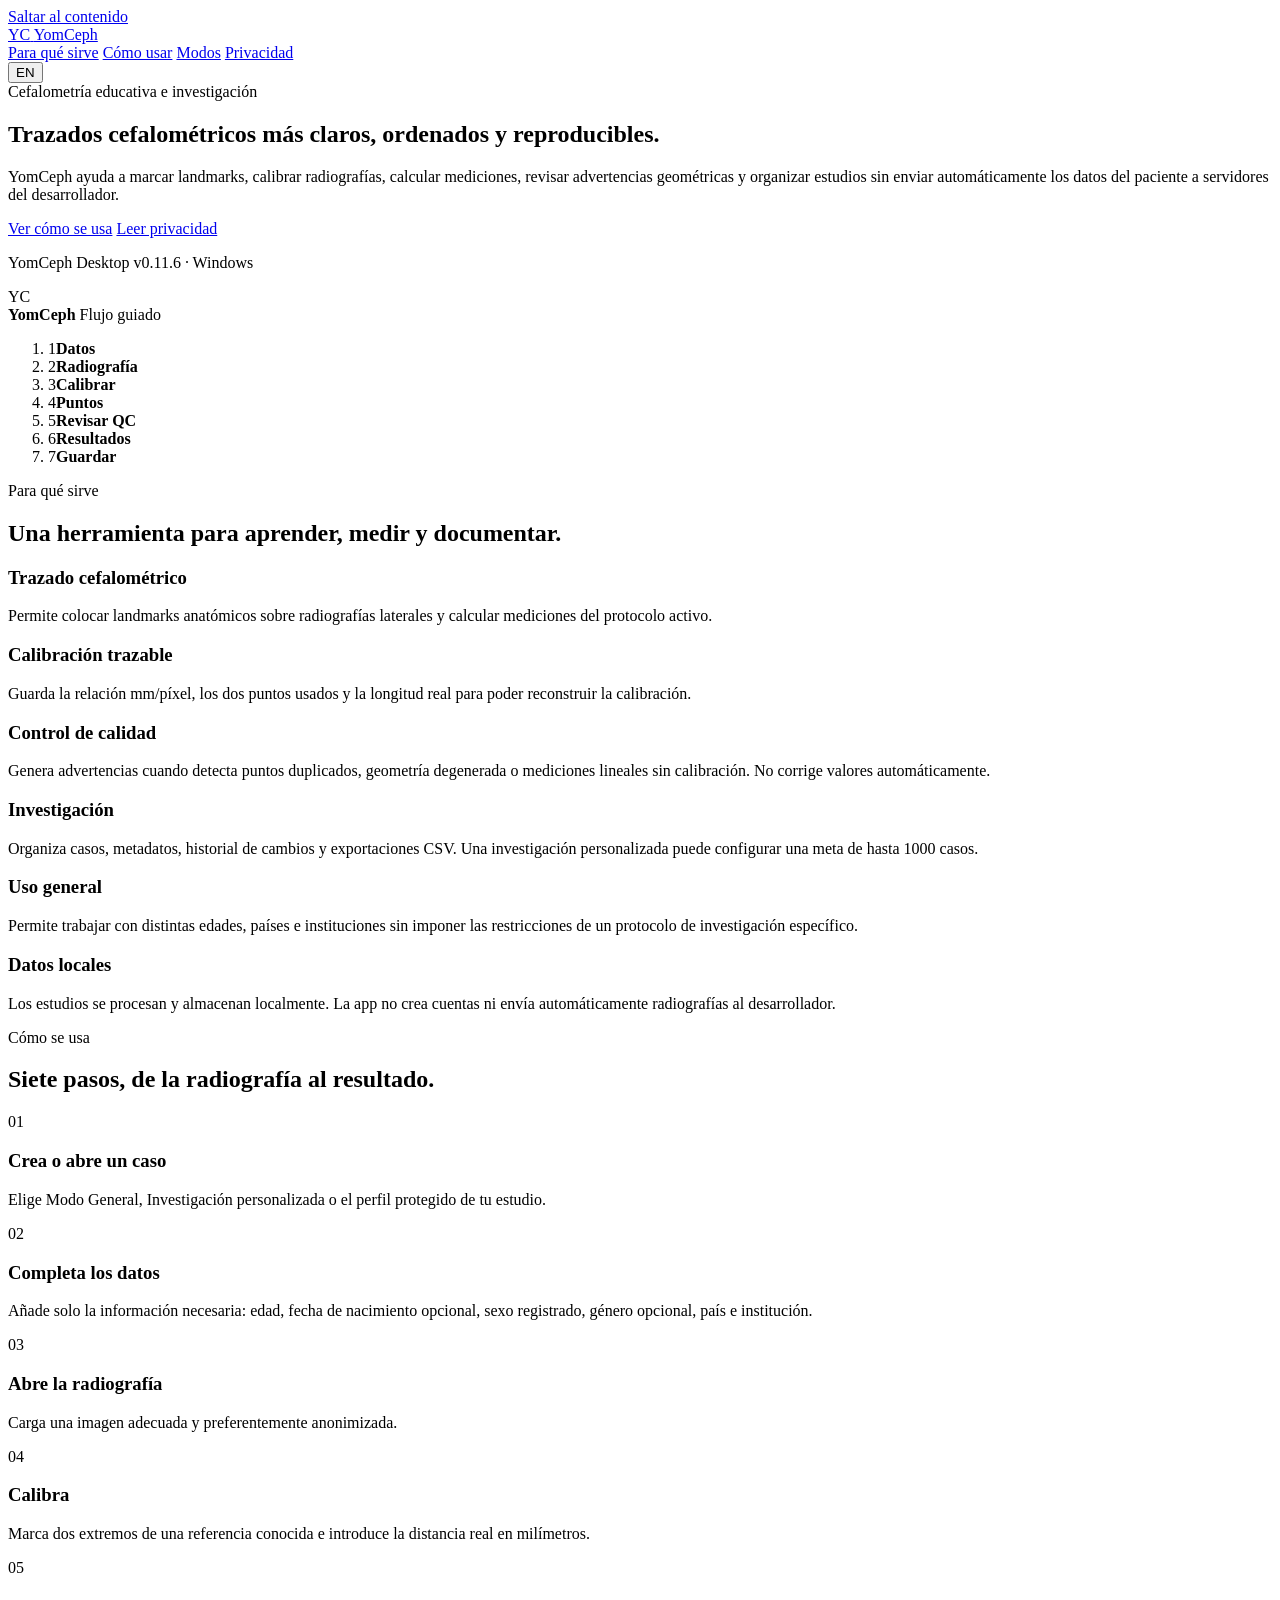
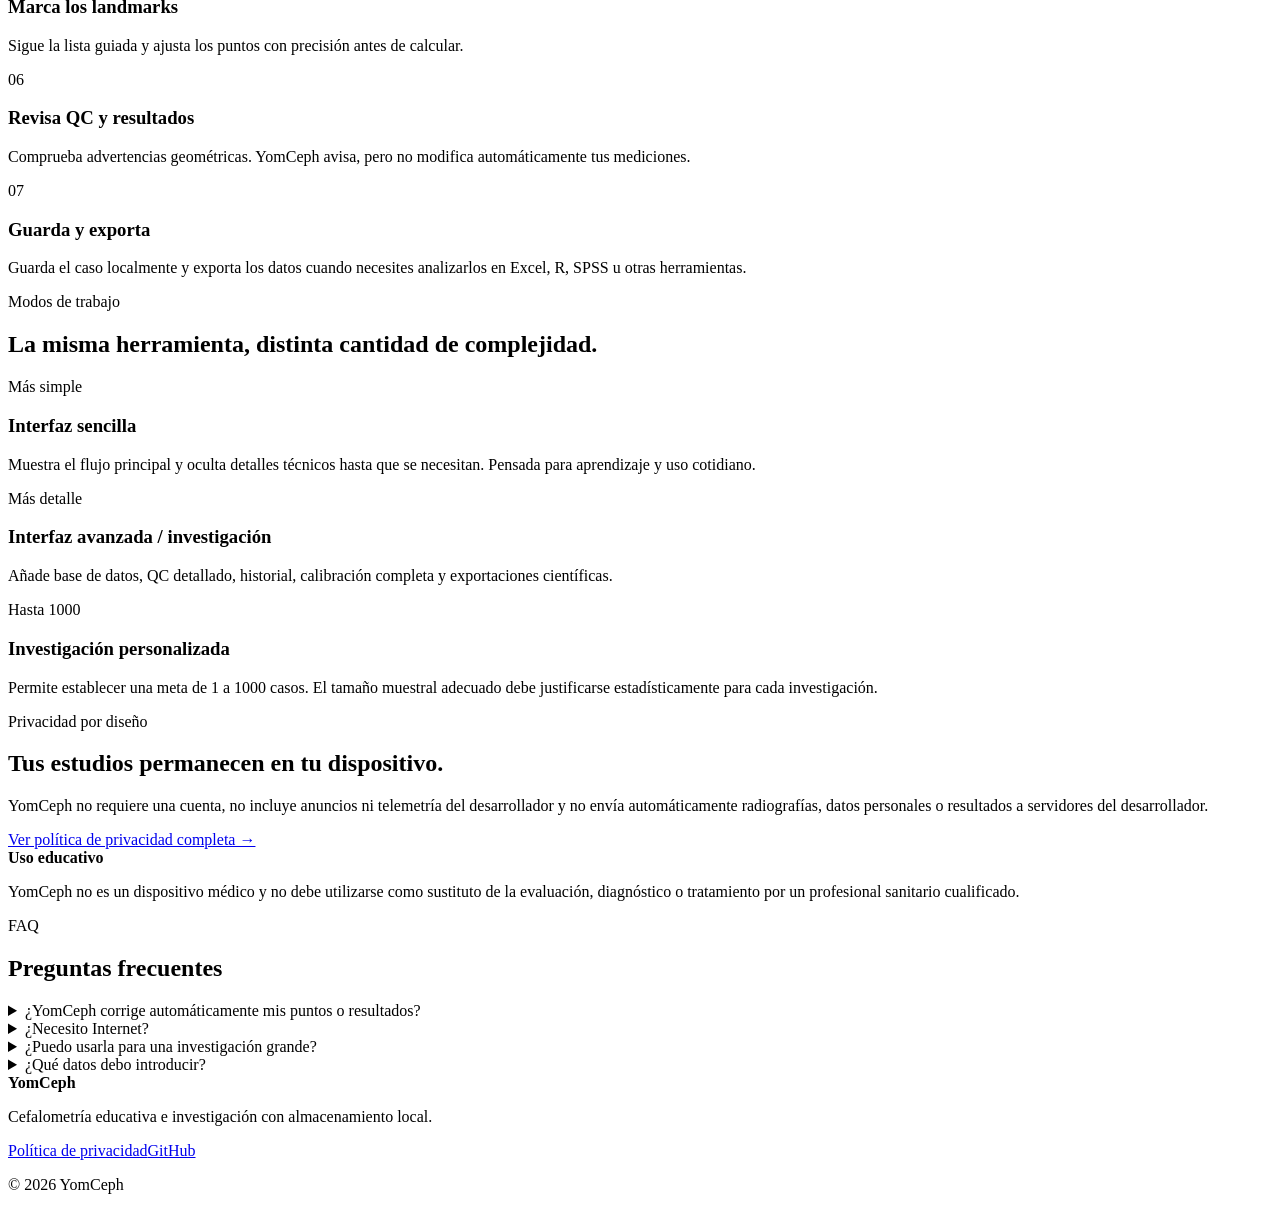
==== website/index.html @ 98d91de6 "Añadir sitio web público de YomCeph" ====
<!doctype html>
<html lang="es">
<head>
  <meta charset="utf-8">
  <meta name="viewport" content="width=device-width, initial-scale=1">
  <meta name="theme-color" content="#6E4A9E">
  <meta name="description" content="YomCeph: herramienta educativa e investigativa para trazado cefalométrico, control de calidad y gestión local de estudios.">
  <title>YomCeph · Cefalometría clara, trazable y accesible</title>
  <link rel="stylesheet" href="styles.css">
  <script defer src="app.js"></script>
</head>
<body>
  <a class="skip-link" href="#contenido">Saltar al contenido</a>
  <header class="site-header">
    <div class="container nav-wrap">
      <a class="brand" href="#inicio" aria-label="YomCeph, inicio">
        <span class="brand-mark" aria-hidden="true">YC</span>
        <span>YomCeph</span>
      </a>
      <nav class="main-nav" aria-label="Navegación principal">
        <a data-i18n="nav-purpose" href="#para-que-sirve">Para qué sirve</a>
        <a data-i18n="nav-how" href="#como-usar">Cómo usar</a>
        <a data-i18n="nav-modes" href="#modos">Modos</a>
        <a data-i18n="nav-privacy" href="privacy.html">Privacidad</a>
      </nav>
      <button id="language-toggle" class="language-button" type="button" aria-label="Cambiar idioma">EN</button>
    </div>
  </header>

  <main id="contenido">
    <section id="inicio" class="hero">
      <div class="container hero-grid">
        <div>
          <span class="eyebrow" data-i18n="eyebrow">Cefalometría educativa e investigación</span>
          <h1 data-i18n="hero-title">Trazados cefalométricos más claros, ordenados y reproducibles.</h1>
          <p class="hero-copy" data-i18n="hero-copy">YomCeph ayuda a marcar landmarks, calibrar radiografías, calcular mediciones, revisar advertencias geométricas y organizar estudios sin enviar automáticamente los datos del paciente a servidores del desarrollador.</p>
          <div class="hero-actions">
            <a class="button primary" data-i18n="cta-how" href="#como-usar">Ver cómo se usa</a>
            <a class="button secondary" data-i18n="cta-privacy" href="privacy.html">Leer privacidad</a>
          </div>
          <p class="version-note">YomCeph Desktop v0.11.6 · Windows</p>
        </div>
        <div class="app-card" aria-label="Resumen visual del flujo de YomCeph">
          <div class="app-card-top">
            <div class="mini-logo">YC</div>
            <div>
              <strong>YomCeph</strong>
              <span data-i18n="card-subtitle">Flujo guiado</span>
            </div>
          </div>
          <ol class="flow-list">
            <li><span>1</span><b data-i18n="step-data">Datos</b></li>
            <li><span>2</span><b data-i18n="step-image">Radiografía</b></li>
            <li><span>3</span><b data-i18n="step-cal">Calibrar</b></li>
            <li><span>4</span><b data-i18n="step-points">Puntos</b></li>
            <li><span>5</span><b data-i18n="step-qc">Revisar QC</b></li>
            <li><span>6</span><b data-i18n="step-results">Resultados</b></li>
            <li><span>7</span><b data-i18n="step-save">Guardar</b></li>
          </ol>
        </div>
      </div>
    </section>

    <section id="para-que-sirve" class="section">
      <div class="container">
        <span class="eyebrow" data-i18n="purpose-kicker">Para qué sirve</span>
        <h2 data-i18n="purpose-title">Una herramienta para aprender, medir y documentar.</h2>
        <div class="feature-grid">
          <article class="feature-card"><h3 data-i18n="f1-title">Trazado cefalométrico</h3><p data-i18n="f1-copy">Permite colocar landmarks anatómicos sobre radiografías laterales y calcular mediciones del protocolo activo.</p></article>
          <article class="feature-card"><h3 data-i18n="f2-title">Calibración trazable</h3><p data-i18n="f2-copy">Guarda la relación mm/píxel, los dos puntos usados y la longitud real para poder reconstruir la calibración.</p></article>
          <article class="feature-card"><h3 data-i18n="f3-title">Control de calidad</h3><p data-i18n="f3-copy">Genera advertencias cuando detecta puntos duplicados, geometría degenerada o mediciones lineales sin calibración. No corrige valores automáticamente.</p></article>
          <article class="feature-card"><h3 data-i18n="f4-title">Investigación</h3><p data-i18n="f4-copy">Organiza casos, metadatos, historial de cambios y exportaciones CSV. Una investigación personalizada puede configurar una meta de hasta 1000 casos.</p></article>
          <article class="feature-card"><h3 data-i18n="f5-title">Uso general</h3><p data-i18n="f5-copy">Permite trabajar con distintas edades, países e instituciones sin imponer las restricciones de un protocolo de investigación específico.</p></article>
          <article class="feature-card"><h3 data-i18n="f6-title">Datos locales</h3><p data-i18n="f6-copy">Los estudios se procesan y almacenan localmente. La app no crea cuentas ni envía automáticamente radiografías al desarrollador.</p></article>
        </div>
      </div>
    </section>

    <section id="como-usar" class="section soft-section">
      <div class="container">
        <span class="eyebrow" data-i18n="how-kicker">Cómo se usa</span>
        <h2 data-i18n="how-title">Siete pasos, de la radiografía al resultado.</h2>
        <div class="steps-grid">
          <article><span>01</span><h3 data-i18n="h1-title">Crea o abre un caso</h3><p data-i18n="h1-copy">Elige Modo General, Investigación personalizada o el perfil protegido de tu estudio.</p></article>
          <article><span>02</span><h3 data-i18n="h2-title">Completa los datos</h3><p data-i18n="h2-copy">Añade solo la información necesaria: edad, fecha de nacimiento opcional, sexo registrado, género opcional, país e institución.</p></article>
          <article><span>03</span><h3 data-i18n="h3-title">Abre la radiografía</h3><p data-i18n="h3-copy">Carga una imagen adecuada y preferentemente anonimizada.</p></article>
          <article><span>04</span><h3 data-i18n="h4-title">Calibra</h3><p data-i18n="h4-copy">Marca dos extremos de una referencia conocida e introduce la distancia real en milímetros.</p></article>
          <article><span>05</span><h3 data-i18n="h5-title">Marca los landmarks</h3><p data-i18n="h5-copy">Sigue la lista guiada y ajusta los puntos con precisión antes de calcular.</p></article>
          <article><span>06</span><h3 data-i18n="h6-title">Revisa QC y resultados</h3><p data-i18n="h6-copy">Comprueba advertencias geométricas. YomCeph avisa, pero no modifica automáticamente tus mediciones.</p></article>
          <article><span>07</span><h3 data-i18n="h7-title">Guarda y exporta</h3><p data-i18n="h7-copy">Guarda el caso localmente y exporta los datos cuando necesites analizarlos en Excel, R, SPSS u otras herramientas.</p></article>
        </div>
      </div>
    </section>

    <section id="modos" class="section">
      <div class="container">
        <span class="eyebrow" data-i18n="modes-kicker">Modos de trabajo</span>
        <h2 data-i18n="modes-title">La misma herramienta, distinta cantidad de complejidad.</h2>
        <div class="mode-grid">
          <article class="mode-card featured"><span class="pill" data-i18n="simple-pill">Más simple</span><h3 data-i18n="simple-title">Interfaz sencilla</h3><p data-i18n="simple-copy">Muestra el flujo principal y oculta detalles técnicos hasta que se necesitan. Pensada para aprendizaje y uso cotidiano.</p></article>
          <article class="mode-card"><span class="pill" data-i18n="advanced-pill">Más detalle</span><h3 data-i18n="advanced-title">Interfaz avanzada / investigación</h3><p data-i18n="advanced-copy">Añade base de datos, QC detallado, historial, calibración completa y exportaciones científicas.</p></article>
          <article class="mode-card"><span class="pill" data-i18n="research-pill">Hasta 1000</span><h3 data-i18n="research-title">Investigación personalizada</h3><p data-i18n="research-copy">Permite establecer una meta de 1 a 1000 casos. El tamaño muestral adecuado debe justificarse estadísticamente para cada investigación.</p></article>
        </div>
      </div>
    </section>

    <section class="section notice-section">
      <div class="container notice-grid">
        <div><span class="eyebrow" data-i18n="privacy-kicker">Privacidad por diseño</span><h2 data-i18n="privacy-title">Tus estudios permanecen en tu dispositivo.</h2><p data-i18n="privacy-copy">YomCeph no requiere una cuenta, no incluye anuncios ni telemetría del desarrollador y no envía automáticamente radiografías, datos personales o resultados a servidores del desarrollador.</p><a class="text-link" data-i18n="privacy-link" href="privacy.html">Ver política de privacidad completa →</a></div>
        <aside class="medical-note"><strong data-i18n="medical-title">Uso educativo</strong><p data-i18n="medical-copy">YomCeph no es un dispositivo médico y no debe utilizarse como sustituto de la evaluación, diagnóstico o tratamiento por un profesional sanitario cualificado.</p></aside>
      </div>
    </section>

    <section class="section faq-section">
      <div class="container narrow">
        <span class="eyebrow">FAQ</span>
        <h2 data-i18n="faq-title">Preguntas frecuentes</h2>
        <details><summary data-i18n="q1">¿YomCeph corrige automáticamente mis puntos o resultados?</summary><p data-i18n="a1">No. El control de calidad genera advertencias para revisión. Los landmarks y mediciones no se corrigen automáticamente.</p></details>
        <details><summary data-i18n="q2">¿Necesito Internet?</summary><p data-i18n="a2">Las funciones principales de análisis y almacenamiento son locales. La web del proyecto sí requiere Internet para consultarse.</p></details>
        <details><summary data-i18n="q3">¿Puedo usarla para una investigación grande?</summary><p data-i18n="a3">El modo de investigación personalizada permite una meta de hasta 1000 casos. Esa capacidad técnica no reemplaza un cálculo formal del tamaño de muestra.</p></details>
        <details><summary data-i18n="q4">¿Qué datos debo introducir?</summary><p data-i18n="a4">Solo los necesarios para tu finalidad. Para docencia e investigación se recomienda trabajar con identificadores codificados y radiografías anonimizadas siempre que sea posible.</p></details>
      </div>
    </section>
  </main>

  <footer class="site-footer">
    <div class="container footer-grid">
      <div><strong>YomCeph</strong><p data-i18n="footer-copy">Cefalometría educativa e investigación con almacenamiento local.</p></div>
      <div><a href="privacy.html" data-i18n="footer-privacy">Política de privacidad</a><a href="https://github.com/yomismtz/-ngulos-cefalometricos" rel="noopener">GitHub</a></div>
      <p class="copyright">© 2026 YomCeph</p>
    </div>
  </footer>
</body>
</html>
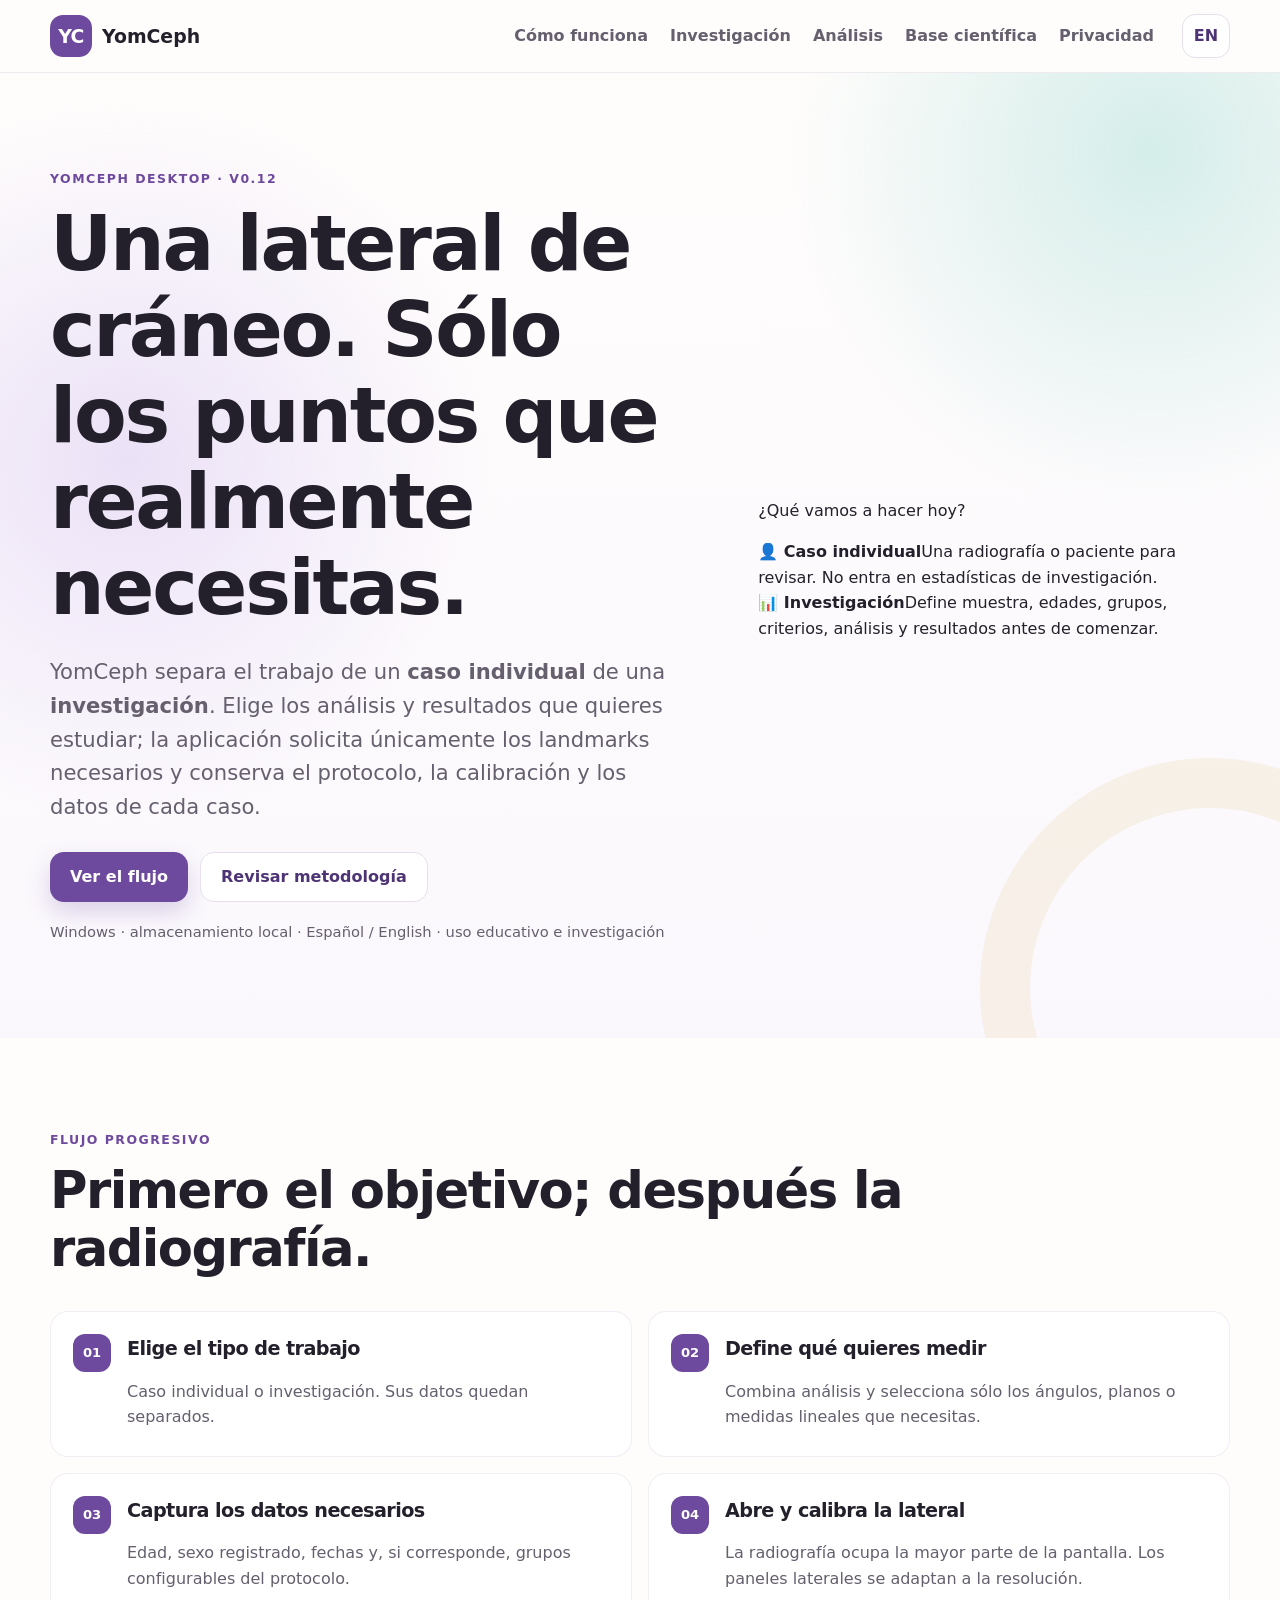
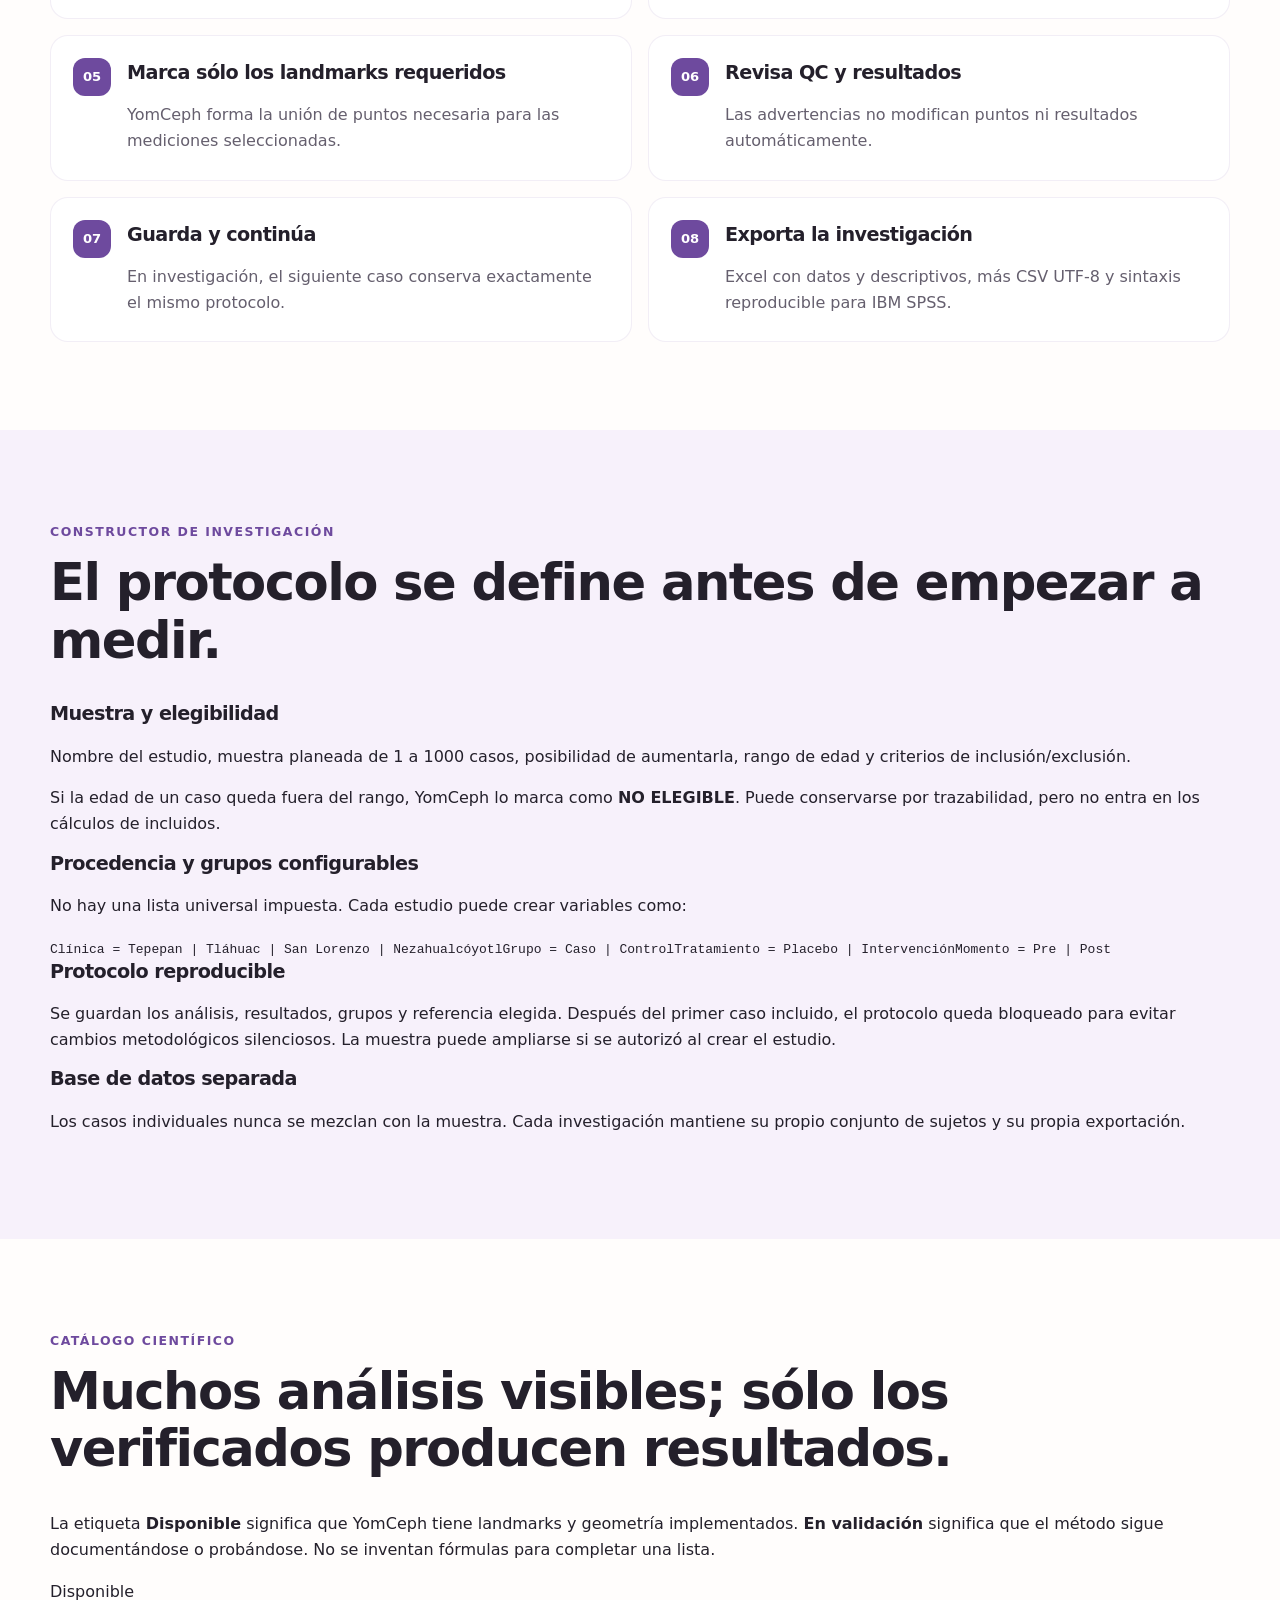
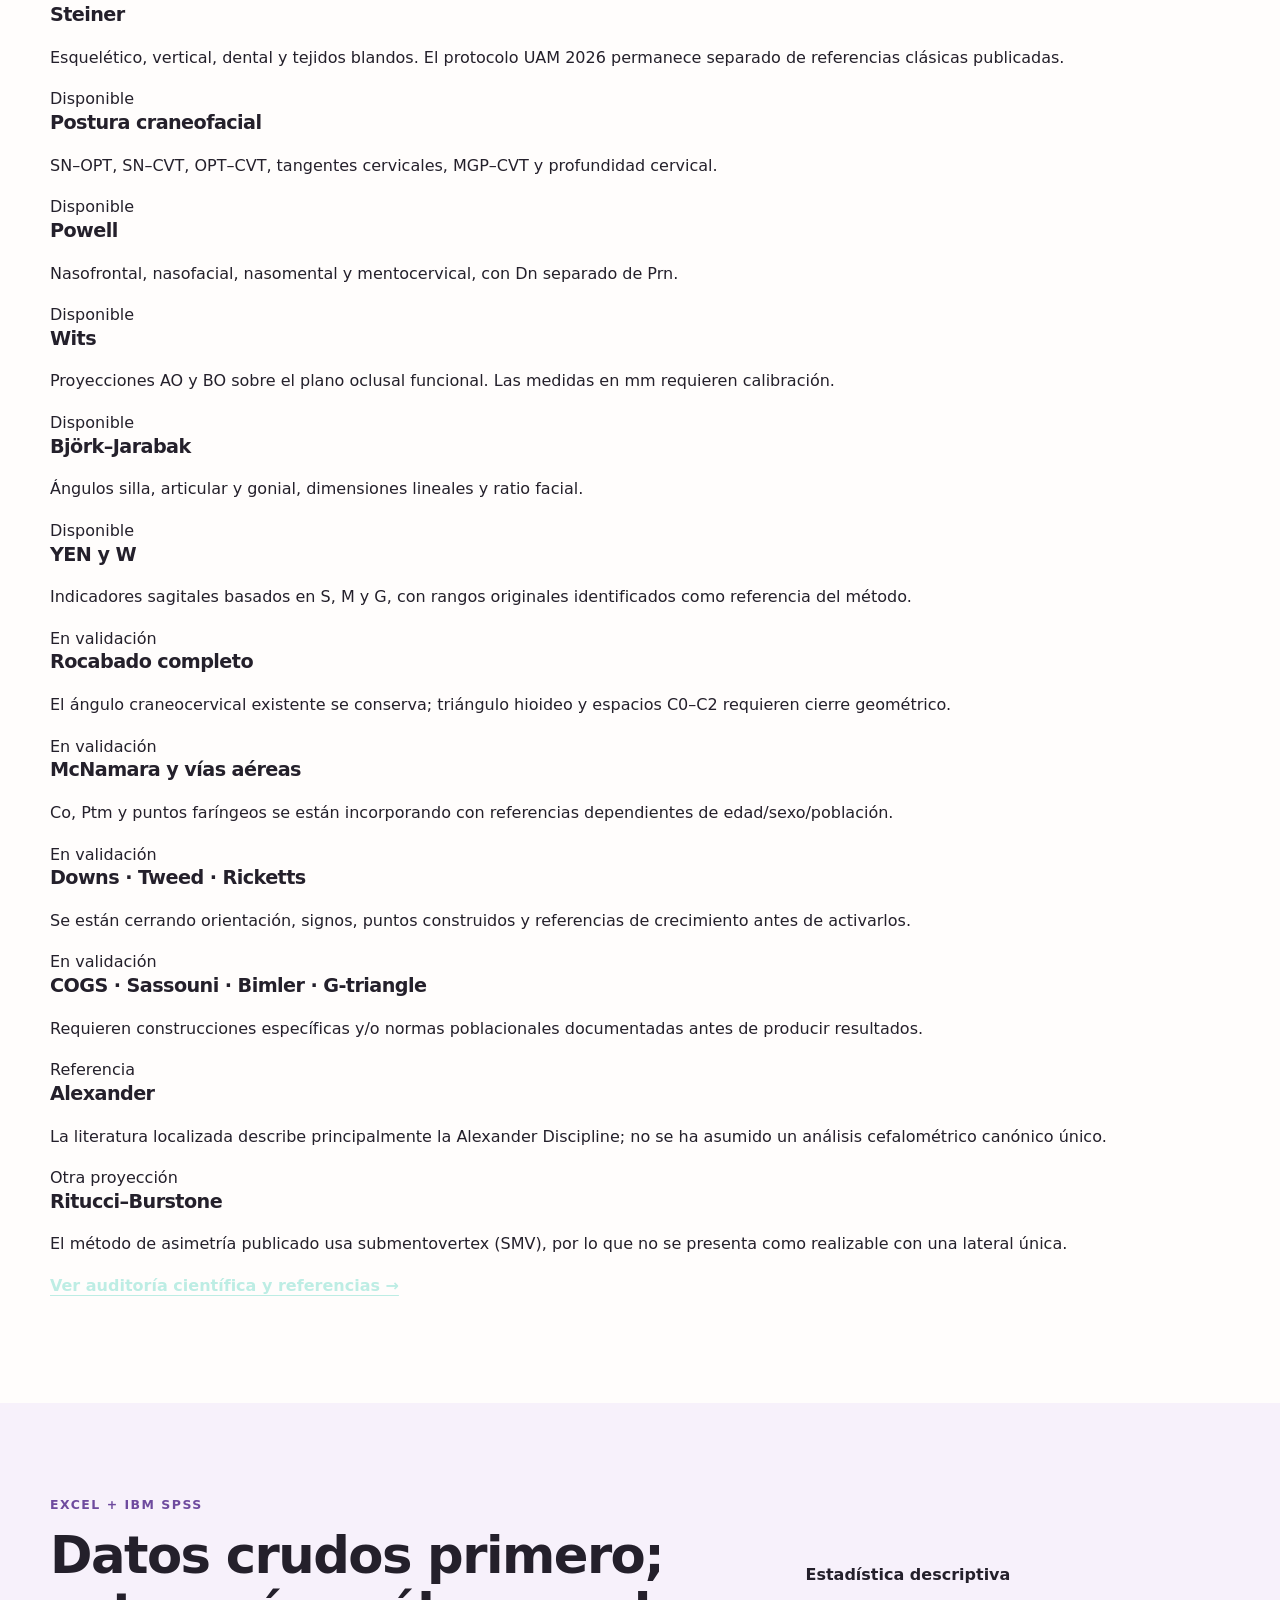
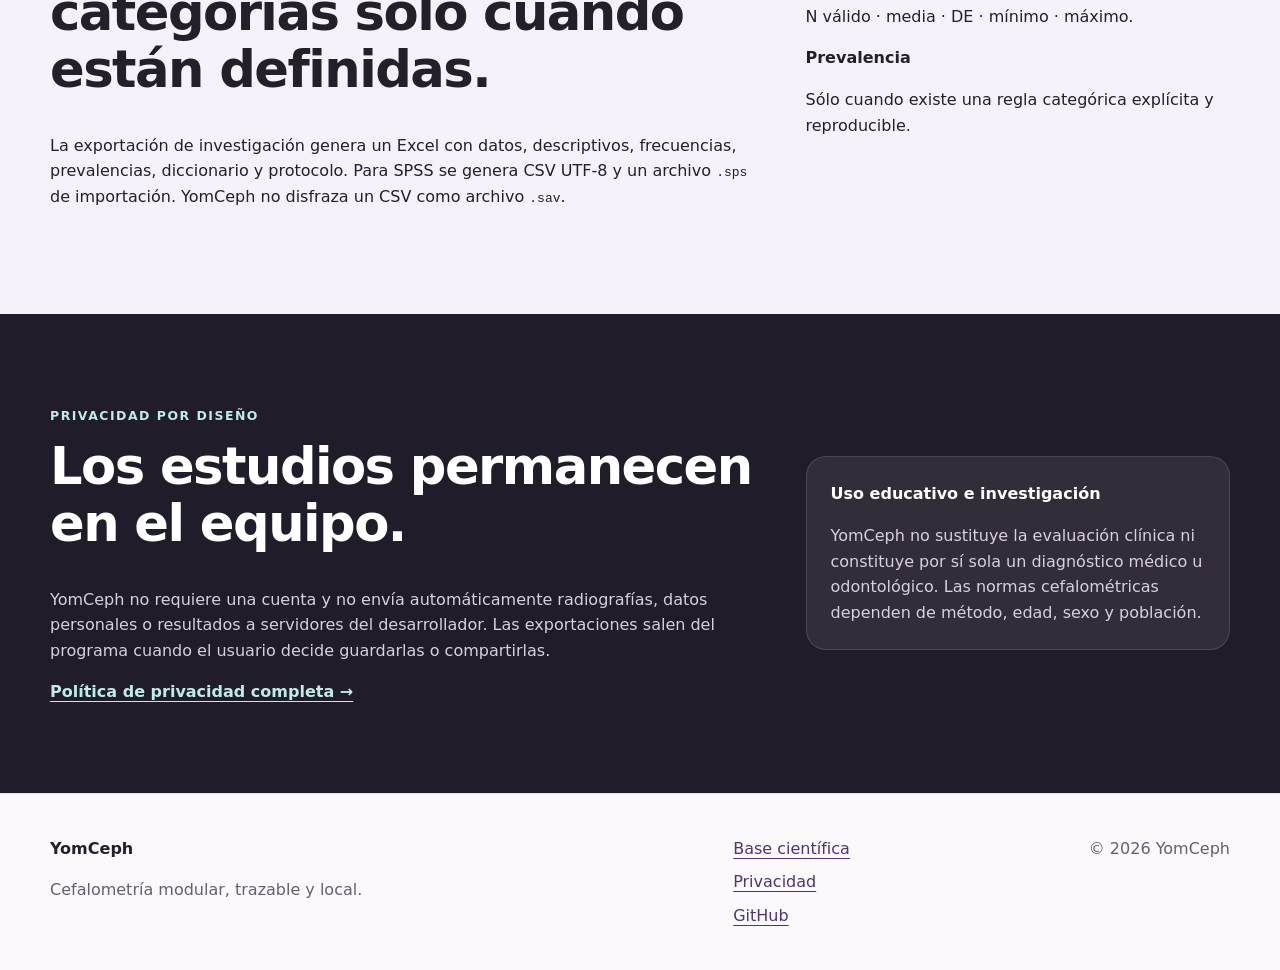
==== commit f9b812b3: "Actualizar web al flujo científico YomCeph v0.12" ====
--- a/website/index.html
+++ b/website/index.html
@@ -4,24 +4,19 @@
   <meta charset="utf-8">
   <meta name="viewport" content="width=device-width, initial-scale=1">
   <meta name="theme-color" content="#6E4A9E">
-  <meta name="description" content="YomCeph: herramienta educativa e investigativa para trazado cefalométrico, control de calidad y gestión local de estudios.">
-  <title>YomCeph · Cefalometría clara, trazable y accesible</title>
+  <meta name="description" content="YomCeph: cefalometría modular para casos individuales e investigación, con protocolos reproducibles, control de calidad y datos locales.">
+  <title>YomCeph · Cefalometría para análisis individual e investigación</title>
   <link rel="stylesheet" href="styles.css">
+  <link rel="stylesheet" href="v120.css">
   <script defer src="app.js"></script>
 </head>
 <body>
   <a class="skip-link" href="#contenido">Saltar al contenido</a>
   <header class="site-header">
     <div class="container nav-wrap">
-      <a class="brand" href="#inicio" aria-label="YomCeph, inicio">
-        <span class="brand-mark" aria-hidden="true">YC</span>
-        <span>YomCeph</span>
-      </a>
+      <a class="brand" href="#inicio" aria-label="YomCeph, inicio"><span class="brand-mark" aria-hidden="true">YC</span><span>YomCeph</span></a>
       <nav class="main-nav" aria-label="Navegación principal">
-        <a data-i18n="nav-purpose" href="#para-que-sirve">Para qué sirve</a>
-        <a data-i18n="nav-how" href="#como-usar">Cómo usar</a>
-        <a data-i18n="nav-modes" href="#modos">Modos</a>
-        <a data-i18n="nav-privacy" href="privacy.html">Privacidad</a>
+        <a href="#flujo">Cómo funciona</a><a href="#investigacion">Investigación</a><a href="#analisis">Análisis</a><a href="science.html">Base científica</a><a href="privacy.html">Privacidad</a>
       </nav>
       <button id="language-toggle" class="language-button" type="button" aria-label="Cambiar idioma">EN</button>
     </div>
@@ -31,104 +26,88 @@
     <section id="inicio" class="hero">
       <div class="container hero-grid">
         <div>
-          <span class="eyebrow" data-i18n="eyebrow">Cefalometría educativa e investigación</span>
-          <h1 data-i18n="hero-title">Trazados cefalométricos más claros, ordenados y reproducibles.</h1>
-          <p class="hero-copy" data-i18n="hero-copy">YomCeph ayuda a marcar landmarks, calibrar radiografías, calcular mediciones, revisar advertencias geométricas y organizar estudios sin enviar automáticamente los datos del paciente a servidores del desarrollador.</p>
-          <div class="hero-actions">
-            <a class="button primary" data-i18n="cta-how" href="#como-usar">Ver cómo se usa</a>
-            <a class="button secondary" data-i18n="cta-privacy" href="privacy.html">Leer privacidad</a>
-          </div>
-          <p class="version-note">YomCeph Desktop v0.11.6 · Windows</p>
+          <span class="eyebrow">YomCeph Desktop · v0.12</span>
+          <h1>Una lateral de cráneo. Sólo los puntos que realmente necesitas.</h1>
+          <p class="hero-copy">YomCeph separa el trabajo de un <strong>caso individual</strong> de una <strong>investigación</strong>. Elige los análisis y resultados que quieres estudiar; la aplicación solicita únicamente los landmarks necesarios y conserva el protocolo, la calibración y los datos de cada caso.</p>
+          <div class="hero-actions"><a class="button primary" href="#flujo">Ver el flujo</a><a class="button secondary" href="science.html">Revisar metodología</a></div>
+          <p class="version-note">Windows · almacenamiento local · Español / English · uso educativo e investigación</p>
         </div>
-        <div class="app-card" aria-label="Resumen visual del flujo de YomCeph">
-          <div class="app-card-top">
-            <div class="mini-logo">YC</div>
-            <div>
-              <strong>YomCeph</strong>
-              <span data-i18n="card-subtitle">Flujo guiado</span>
-            </div>
-          </div>
-          <ol class="flow-list">
-            <li><span>1</span><b data-i18n="step-data">Datos</b></li>
-            <li><span>2</span><b data-i18n="step-image">Radiografía</b></li>
-            <li><span>3</span><b data-i18n="step-cal">Calibrar</b></li>
-            <li><span>4</span><b data-i18n="step-points">Puntos</b></li>
-            <li><span>5</span><b data-i18n="step-qc">Revisar QC</b></li>
-            <li><span>6</span><b data-i18n="step-results">Resultados</b></li>
-            <li><span>7</span><b data-i18n="step-save">Guardar</b></li>
-          </ol>
+        <div class="choice-preview" aria-label="Vista del inicio de YomCeph">
+          <p class="mini-kicker">¿Qué vamos a hacer hoy?</p>
+          <article><strong>👤 Caso individual</strong><span>Una radiografía o paciente para revisar. No entra en estadísticas de investigación.</span></article>
+          <article><strong>📊 Investigación</strong><span>Define muestra, edades, grupos, criterios, análisis y resultados antes de comenzar.</span></article>
         </div>
       </div>
     </section>
 
-    <section id="para-que-sirve" class="section">
+    <section id="flujo" class="section">
       <div class="container">
-        <span class="eyebrow" data-i18n="purpose-kicker">Para qué sirve</span>
-        <h2 data-i18n="purpose-title">Una herramienta para aprender, medir y documentar.</h2>
-        <div class="feature-grid">
-          <article class="feature-card"><h3 data-i18n="f1-title">Trazado cefalométrico</h3><p data-i18n="f1-copy">Permite colocar landmarks anatómicos sobre radiografías laterales y calcular mediciones del protocolo activo.</p></article>
-          <article class="feature-card"><h3 data-i18n="f2-title">Calibración trazable</h3><p data-i18n="f2-copy">Guarda la relación mm/píxel, los dos puntos usados y la longitud real para poder reconstruir la calibración.</p></article>
-          <article class="feature-card"><h3 data-i18n="f3-title">Control de calidad</h3><p data-i18n="f3-copy">Genera advertencias cuando detecta puntos duplicados, geometría degenerada o mediciones lineales sin calibración. No corrige valores automáticamente.</p></article>
-          <article class="feature-card"><h3 data-i18n="f4-title">Investigación</h3><p data-i18n="f4-copy">Organiza casos, metadatos, historial de cambios y exportaciones CSV. Una investigación personalizada puede configurar una meta de hasta 1000 casos.</p></article>
-          <article class="feature-card"><h3 data-i18n="f5-title">Uso general</h3><p data-i18n="f5-copy">Permite trabajar con distintas edades, países e instituciones sin imponer las restricciones de un protocolo de investigación específico.</p></article>
-          <article class="feature-card"><h3 data-i18n="f6-title">Datos locales</h3><p data-i18n="f6-copy">Los estudios se procesan y almacenan localmente. La app no crea cuentas ni envía automáticamente radiografías al desarrollador.</p></article>
+        <span class="eyebrow">Flujo progresivo</span>
+        <h2>Primero el objetivo; después la radiografía.</h2>
+        <div class="steps-grid">
+          <article><span>01</span><h3>Elige el tipo de trabajo</h3><p>Caso individual o investigación. Sus datos quedan separados.</p></article>
+          <article><span>02</span><h3>Define qué quieres medir</h3><p>Combina análisis y selecciona sólo los ángulos, planos o medidas lineales que necesitas.</p></article>
+          <article><span>03</span><h3>Captura los datos necesarios</h3><p>Edad, sexo registrado, fechas y, si corresponde, grupos configurables del protocolo.</p></article>
+          <article><span>04</span><h3>Abre y calibra la lateral</h3><p>La radiografía ocupa la mayor parte de la pantalla. Los paneles laterales se adaptan a la resolución.</p></article>
+          <article><span>05</span><h3>Marca sólo los landmarks requeridos</h3><p>YomCeph forma la unión de puntos necesaria para las mediciones seleccionadas.</p></article>
+          <article><span>06</span><h3>Revisa QC y resultados</h3><p>Las advertencias no modifican puntos ni resultados automáticamente.</p></article>
+          <article><span>07</span><h3>Guarda y continúa</h3><p>En investigación, el siguiente caso conserva exactamente el mismo protocolo.</p></article>
+          <article><span>08</span><h3>Exporta la investigación</h3><p>Excel con datos y descriptivos, más CSV UTF-8 y sintaxis reproducible para IBM SPSS.</p></article>
         </div>
       </div>
     </section>
 
-    <section id="como-usar" class="section soft-section">
+    <section id="investigacion" class="section soft-section">
       <div class="container">
-        <span class="eyebrow" data-i18n="how-kicker">Cómo se usa</span>
-        <h2 data-i18n="how-title">Siete pasos, de la radiografía al resultado.</h2>
-        <div class="steps-grid">
-          <article><span>01</span><h3 data-i18n="h1-title">Crea o abre un caso</h3><p data-i18n="h1-copy">Elige Modo General, Investigación personalizada o el perfil protegido de tu estudio.</p></article>
-          <article><span>02</span><h3 data-i18n="h2-title">Completa los datos</h3><p data-i18n="h2-copy">Añade solo la información necesaria: edad, fecha de nacimiento opcional, sexo registrado, género opcional, país e institución.</p></article>
-          <article><span>03</span><h3 data-i18n="h3-title">Abre la radiografía</h3><p data-i18n="h3-copy">Carga una imagen adecuada y preferentemente anonimizada.</p></article>
-          <article><span>04</span><h3 data-i18n="h4-title">Calibra</h3><p data-i18n="h4-copy">Marca dos extremos de una referencia conocida e introduce la distancia real en milímetros.</p></article>
-          <article><span>05</span><h3 data-i18n="h5-title">Marca los landmarks</h3><p data-i18n="h5-copy">Sigue la lista guiada y ajusta los puntos con precisión antes de calcular.</p></article>
-          <article><span>06</span><h3 data-i18n="h6-title">Revisa QC y resultados</h3><p data-i18n="h6-copy">Comprueba advertencias geométricas. YomCeph avisa, pero no modifica automáticamente tus mediciones.</p></article>
-          <article><span>07</span><h3 data-i18n="h7-title">Guarda y exporta</h3><p data-i18n="h7-copy">Guarda el caso localmente y exporta los datos cuando necesites analizarlos en Excel, R, SPSS u otras herramientas.</p></article>
+        <span class="eyebrow">Constructor de investigación</span>
+        <h2>El protocolo se define antes de empezar a medir.</h2>
+        <div class="research-grid">
+          <div class="protocol-card"><h3>Muestra y elegibilidad</h3><p>Nombre del estudio, muestra planeada de 1 a 1000 casos, posibilidad de aumentarla, rango de edad y criterios de inclusión/exclusión.</p><p>Si la edad de un caso queda fuera del rango, YomCeph lo marca como <strong>NO ELEGIBLE</strong>. Puede conservarse por trazabilidad, pero no entra en los cálculos de incluidos.</p></div>
+          <div class="protocol-card"><h3>Procedencia y grupos configurables</h3><p>No hay una lista universal impuesta. Cada estudio puede crear variables como:</p><div class="code-samples"><code>Clínica = Tepepan | Tláhuac | San Lorenzo | Nezahualcóyotl</code><code>Grupo = Caso | Control</code><code>Tratamiento = Placebo | Intervención</code><code>Momento = Pre | Post</code></div></div>
+          <div class="protocol-card"><h3>Protocolo reproducible</h3><p>Se guardan los análisis, resultados, grupos y referencia elegida. Después del primer caso incluido, el protocolo queda bloqueado para evitar cambios metodológicos silenciosos. La muestra puede ampliarse si se autorizó al crear el estudio.</p></div>
+          <div class="protocol-card"><h3>Base de datos separada</h3><p>Los casos individuales nunca se mezclan con la muestra. Cada investigación mantiene su propio conjunto de sujetos y su propia exportación.</p></div>
         </div>
       </div>
     </section>
 
-    <section id="modos" class="section">
+    <section id="analisis" class="section">
       <div class="container">
-        <span class="eyebrow" data-i18n="modes-kicker">Modos de trabajo</span>
-        <h2 data-i18n="modes-title">La misma herramienta, distinta cantidad de complejidad.</h2>
-        <div class="mode-grid">
-          <article class="mode-card featured"><span class="pill" data-i18n="simple-pill">Más simple</span><h3 data-i18n="simple-title">Interfaz sencilla</h3><p data-i18n="simple-copy">Muestra el flujo principal y oculta detalles técnicos hasta que se necesitan. Pensada para aprendizaje y uso cotidiano.</p></article>
-          <article class="mode-card"><span class="pill" data-i18n="advanced-pill">Más detalle</span><h3 data-i18n="advanced-title">Interfaz avanzada / investigación</h3><p data-i18n="advanced-copy">Añade base de datos, QC detallado, historial, calibración completa y exportaciones científicas.</p></article>
-          <article class="mode-card"><span class="pill" data-i18n="research-pill">Hasta 1000</span><h3 data-i18n="research-title">Investigación personalizada</h3><p data-i18n="research-copy">Permite establecer una meta de 1 a 1000 casos. El tamaño muestral adecuado debe justificarse estadísticamente para cada investigación.</p></article>
+        <span class="eyebrow">Catálogo científico</span>
+        <h2>Muchos análisis visibles; sólo los verificados producen resultados.</h2>
+        <p class="section-lead">La etiqueta <strong>Disponible</strong> significa que YomCeph tiene landmarks y geometría implementados. <strong>En validación</strong> significa que el método sigue documentándose o probándose. No se inventan fórmulas para completar una lista.</p>
+        <div class="analysis-grid">
+          <article><span class="status active">Disponible</span><h3>Steiner</h3><p>Esquelético, vertical, dental y tejidos blandos. El protocolo UAM 2026 permanece separado de referencias clásicas publicadas.</p></article>
+          <article><span class="status active">Disponible</span><h3>Postura craneofacial</h3><p>SN–OPT, SN–CVT, OPT–CVT, tangentes cervicales, MGP–CVT y profundidad cervical.</p></article>
+          <article><span class="status active">Disponible</span><h3>Powell</h3><p>Nasofrontal, nasofacial, nasomental y mentocervical, con Dn separado de Prn.</p></article>
+          <article><span class="status active">Disponible</span><h3>Wits</h3><p>Proyecciones AO y BO sobre el plano oclusal funcional. Las medidas en mm requieren calibración.</p></article>
+          <article><span class="status active">Disponible</span><h3>Björk–Jarabak</h3><p>Ángulos silla, articular y gonial, dimensiones lineales y ratio facial.</p></article>
+          <article><span class="status active">Disponible</span><h3>YEN y W</h3><p>Indicadores sagitales basados en S, M y G, con rangos originales identificados como referencia del método.</p></article>
+          <article><span class="status validating">En validación</span><h3>Rocabado completo</h3><p>El ángulo craneocervical existente se conserva; triángulo hioideo y espacios C0–C2 requieren cierre geométrico.</p></article>
+          <article><span class="status validating">En validación</span><h3>McNamara y vías aéreas</h3><p>Co, Ptm y puntos faríngeos se están incorporando con referencias dependientes de edad/sexo/población.</p></article>
+          <article><span class="status validating">En validación</span><h3>Downs · Tweed · Ricketts</h3><p>Se están cerrando orientación, signos, puntos construidos y referencias de crecimiento antes de activarlos.</p></article>
+          <article><span class="status validating">En validación</span><h3>COGS · Sassouni · Bimler · G-triangle</h3><p>Requieren construcciones específicas y/o normas poblacionales documentadas antes de producir resultados.</p></article>
+          <article><span class="status reference">Referencia</span><h3>Alexander</h3><p>La literatura localizada describe principalmente la Alexander Discipline; no se ha asumido un análisis cefalométrico canónico único.</p></article>
+          <article><span class="status projection">Otra proyección</span><h3>Ritucci–Burstone</h3><p>El método de asimetría publicado usa submentovertex (SMV), por lo que no se presenta como realizable con una lateral única.</p></article>
         </div>
+        <p><a class="text-link dark-link" href="science.html">Ver auditoría científica y referencias →</a></p>
+      </div>
+    </section>
+
+    <section class="section soft-section">
+      <div class="container notice-grid export-grid">
+        <div><span class="eyebrow">Excel + IBM SPSS</span><h2>Datos crudos primero; categorías sólo cuando están definidas.</h2><p>La exportación de investigación genera un Excel con datos, descriptivos, frecuencias, prevalencias, diccionario y protocolo. Para SPSS se genera CSV UTF-8 y un archivo <code>.sps</code> de importación. YomCeph no disfraza un CSV como archivo <code>.sav</code>.</p></div>
+        <aside class="stat-card"><strong>Estadística descriptiva</strong><p>N válido · media · DE · mínimo · máximo.</p><strong>Prevalencia</strong><p>Sólo cuando existe una regla categórica explícita y reproducible.</p></aside>
       </div>
     </section>
 
     <section class="section notice-section">
       <div class="container notice-grid">
-        <div><span class="eyebrow" data-i18n="privacy-kicker">Privacidad por diseño</span><h2 data-i18n="privacy-title">Tus estudios permanecen en tu dispositivo.</h2><p data-i18n="privacy-copy">YomCeph no requiere una cuenta, no incluye anuncios ni telemetría del desarrollador y no envía automáticamente radiografías, datos personales o resultados a servidores del desarrollador.</p><a class="text-link" data-i18n="privacy-link" href="privacy.html">Ver política de privacidad completa →</a></div>
-        <aside class="medical-note"><strong data-i18n="medical-title">Uso educativo</strong><p data-i18n="medical-copy">YomCeph no es un dispositivo médico y no debe utilizarse como sustituto de la evaluación, diagnóstico o tratamiento por un profesional sanitario cualificado.</p></aside>
-      </div>
-    </section>
-
-    <section class="section faq-section">
-      <div class="container narrow">
-        <span class="eyebrow">FAQ</span>
-        <h2 data-i18n="faq-title">Preguntas frecuentes</h2>
-        <details><summary data-i18n="q1">¿YomCeph corrige automáticamente mis puntos o resultados?</summary><p data-i18n="a1">No. El control de calidad genera advertencias para revisión. Los landmarks y mediciones no se corrigen automáticamente.</p></details>
-        <details><summary data-i18n="q2">¿Necesito Internet?</summary><p data-i18n="a2">Las funciones principales de análisis y almacenamiento son locales. La web del proyecto sí requiere Internet para consultarse.</p></details>
-        <details><summary data-i18n="q3">¿Puedo usarla para una investigación grande?</summary><p data-i18n="a3">El modo de investigación personalizada permite una meta de hasta 1000 casos. Esa capacidad técnica no reemplaza un cálculo formal del tamaño de muestra.</p></details>
-        <details><summary data-i18n="q4">¿Qué datos debo introducir?</summary><p data-i18n="a4">Solo los necesarios para tu finalidad. Para docencia e investigación se recomienda trabajar con identificadores codificados y radiografías anonimizadas siempre que sea posible.</p></details>
+        <div><span class="eyebrow">Privacidad por diseño</span><h2>Los estudios permanecen en el equipo.</h2><p>YomCeph no requiere una cuenta y no envía automáticamente radiografías, datos personales o resultados a servidores del desarrollador. Las exportaciones salen del programa cuando el usuario decide guardarlas o compartirlas.</p><a class="text-link" href="privacy.html">Política de privacidad completa →</a></div>
+        <aside class="medical-note"><strong>Uso educativo e investigación</strong><p>YomCeph no sustituye la evaluación clínica ni constituye por sí sola un diagnóstico médico u odontológico. Las normas cefalométricas dependen de método, edad, sexo y población.</p></aside>
       </div>
     </section>
   </main>
 
-  <footer class="site-footer">
-    <div class="container footer-grid">
-      <div><strong>YomCeph</strong><p data-i18n="footer-copy">Cefalometría educativa e investigación con almacenamiento local.</p></div>
-      <div><a href="privacy.html" data-i18n="footer-privacy">Política de privacidad</a><a href="https://github.com/yomismtz/-ngulos-cefalometricos" rel="noopener">GitHub</a></div>
-      <p class="copyright">© 2026 YomCeph</p>
-    </div>
-  </footer>
+  <footer class="site-footer"><div class="container footer-grid"><div><strong>YomCeph</strong><p>Cefalometría modular, trazable y local.</p></div><div><a href="science.html">Base científica</a><a href="privacy.html">Privacidad</a><a href="https://github.com/yomismtz/-ngulos-cefalometricos" rel="noopener">GitHub</a></div><p class="copyright">© 2026 YomCeph</p></div></footer>
 </body>
 </html>
--- a/website/styles.css
+++ b/website/styles.css
@@ -0,0 +1,245 @@
+:root {
+  --purple: #6E4A9E;
+  --purple-dark: #4E3474;
+  --lilac: #DCCCF2;
+  --lilac-soft: #F7F1FB;
+  --mint: #DDF4EA;
+  --turq: #43B9A8;
+  --gold: #D6AD55;
+  --gold-dark: #8F6B1E;
+  --ink: #24202B;
+  --muted: #655F6E;
+  --line: #E7E0EC;
+  --white: #FFFDFC;
+  --surface: #FFFFFF;
+  --max: 1180px;
+  --radius: 24px;
+  --shadow: 0 18px 55px rgba(78, 52, 116, .11);
+}
+
+* { box-sizing: border-box; }
+html { scroll-behavior: smooth; }
+body {
+  margin: 0;
+  font-family: Inter, ui-sans-serif, system-ui, -apple-system, BlinkMacSystemFont, "Segoe UI", sans-serif;
+  color: var(--ink);
+  background: var(--white);
+  line-height: 1.6;
+}
+a { color: inherit; }
+button, a { -webkit-tap-highlight-color: transparent; }
+button, input, select, textarea { font: inherit; }
+:focus-visible { outline: 3px solid var(--turq); outline-offset: 3px; }
+
+.skip-link {
+  position: fixed;
+  top: 8px;
+  left: 8px;
+  transform: translateY(-160%);
+  background: var(--purple-dark);
+  color: white;
+  padding: 10px 14px;
+  border-radius: 10px;
+  z-index: 999;
+}
+.skip-link:focus { transform: translateY(0); }
+
+.container { width: min(calc(100% - 36px), var(--max)); margin: 0 auto; }
+.narrow { max-width: 840px; }
+
+.site-header {
+  position: sticky;
+  top: 0;
+  z-index: 30;
+  border-bottom: 1px solid rgba(110, 74, 158, .11);
+  background: rgba(255, 253, 252, .93);
+  backdrop-filter: blur(14px);
+}
+.nav-wrap { min-height: 72px; display: flex; align-items: center; gap: 28px; }
+.brand { display: inline-flex; align-items: center; gap: 10px; font-weight: 800; text-decoration: none; font-size: 1.18rem; }
+.brand-mark, .mini-logo {
+  display: inline-grid;
+  place-items: center;
+  border-radius: 13px;
+  background: var(--purple);
+  color: white;
+  font-weight: 900;
+  letter-spacing: -.04em;
+}
+.brand-mark { width: 42px; height: 42px; }
+.main-nav { display: flex; gap: 22px; margin-left: auto; }
+.main-nav a { text-decoration: none; color: var(--muted); font-weight: 650; }
+.main-nav a:hover { color: var(--purple); }
+.language-button {
+  min-width: 48px;
+  min-height: 44px;
+  border: 1px solid var(--line);
+  border-radius: 13px;
+  background: white;
+  color: var(--purple-dark);
+  cursor: pointer;
+  font-weight: 800;
+}
+
+.hero {
+  position: relative;
+  overflow: hidden;
+  padding: 92px 0 80px;
+  background:
+    radial-gradient(circle at 90% 8%, rgba(67,185,168,.22), transparent 25%),
+    radial-gradient(circle at 10% 40%, rgba(220,204,242,.55), transparent 28%),
+    linear-gradient(180deg, #FFFDFC 0%, #FBF8FD 100%);
+}
+.hero::after {
+  content: "";
+  position: absolute;
+  width: 360px;
+  height: 360px;
+  right: -160px;
+  bottom: -180px;
+  border: 50px solid rgba(214, 173, 85, .12);
+  border-radius: 50%;
+}
+.hero-grid { display: grid; grid-template-columns: minmax(0, 1.15fr) minmax(330px, .85fr); gap: 70px; align-items: center; }
+.eyebrow {
+  display: inline-block;
+  color: var(--purple);
+  font-size: .78rem;
+  font-weight: 850;
+  letter-spacing: .12em;
+  text-transform: uppercase;
+  margin-bottom: 12px;
+}
+h1, h2, h3 { line-height: 1.12; letter-spacing: -.03em; margin-top: 0; }
+h1 { font-size: clamp(2.65rem, 6vw, 5.2rem); max-width: 880px; margin-bottom: 24px; }
+h2 { font-size: clamp(2rem, 4vw, 3.5rem); margin-bottom: 34px; }
+h3 { font-size: 1.2rem; }
+.hero-copy { font-size: clamp(1.08rem, 2vw, 1.32rem); color: var(--muted); max-width: 760px; margin-bottom: 28px; }
+.hero-actions { display: flex; flex-wrap: wrap; gap: 12px; }
+.button {
+  display: inline-flex;
+  align-items: center;
+  justify-content: center;
+  min-height: 50px;
+  padding: 0 20px;
+  border-radius: 14px;
+  text-decoration: none;
+  font-weight: 800;
+}
+.button.primary { background: var(--purple); color: white; box-shadow: 0 10px 25px rgba(110,74,158,.23); }
+.button.primary:hover { background: var(--purple-dark); }
+.button.secondary { background: white; border: 1px solid var(--line); color: var(--purple-dark); }
+.version-note { margin-top: 18px; color: var(--muted); font-size: .92rem; }
+
+.app-card {
+  position: relative;
+  background: rgba(255,255,255,.92);
+  border: 1px solid rgba(110,74,158,.12);
+  border-radius: 30px;
+  box-shadow: var(--shadow);
+  padding: 26px;
+}
+.app-card::before {
+  content: "";
+  position: absolute;
+  inset: -10px 26px auto;
+  height: 22px;
+  border-radius: 16px 16px 0 0;
+  background: linear-gradient(90deg, var(--purple), var(--turq), var(--gold));
+  opacity: .18;
+  z-index: -1;
+}
+.app-card-top { display: flex; align-items: center; gap: 12px; padding-bottom: 18px; border-bottom: 1px solid var(--line); }
+.app-card-top div:last-child { display: grid; }
+.app-card-top span { color: var(--muted); font-size: .86rem; }
+.mini-logo { width: 48px; height: 48px; }
+.flow-list { list-style: none; margin: 20px 0 0; padding: 0; display: grid; gap: 10px; }
+.flow-list li { display: flex; align-items: center; gap: 12px; padding: 10px 12px; border-radius: 14px; background: var(--lilac-soft); }
+.flow-list li:nth-child(3n+2) { background: #EFFAF7; }
+.flow-list li:nth-child(3n) { background: #FFF8E9; }
+.flow-list span { width: 30px; height: 30px; display: grid; place-items: center; border-radius: 9px; background: white; color: var(--purple-dark); font-size: .82rem; font-weight: 900; }
+
+.section { padding: 88px 0; }
+.soft-section { background: var(--lilac-soft); }
+.feature-grid, .mode-grid { display: grid; grid-template-columns: repeat(3, minmax(0, 1fr)); gap: 18px; }
+.feature-card, .mode-card {
+  padding: 26px;
+  border: 1px solid var(--line);
+  border-radius: var(--radius);
+  background: var(--surface);
+}
+.feature-card p, .mode-card p { color: var(--muted); margin-bottom: 0; }
+.feature-card:nth-child(2), .feature-card:nth-child(5) { background: #F4FBF8; }
+.feature-card:nth-child(3), .feature-card:nth-child(6) { background: #FFFBF1; }
+
+.steps-grid { display: grid; grid-template-columns: repeat(2, minmax(0, 1fr)); gap: 16px; }
+.steps-grid article { position: relative; padding: 26px 26px 26px 76px; border-radius: 18px; background: white; border: 1px solid rgba(110,74,158,.09); }
+.steps-grid article > span { position: absolute; left: 22px; top: 22px; width: 38px; height: 38px; display: grid; place-items: center; border-radius: 12px; color: white; background: var(--purple); font-size: .82rem; font-weight: 900; }
+.steps-grid p { margin-bottom: 0; color: var(--muted); }
+
+.mode-card { position: relative; padding-top: 58px; }
+.mode-card.featured { border-color: rgba(67,185,168,.45); box-shadow: 0 16px 35px rgba(67,185,168,.08); }
+.pill { position: absolute; left: 24px; top: 20px; display: inline-flex; padding: 5px 10px; border-radius: 999px; background: var(--lilac-soft); color: var(--purple-dark); font-size: .74rem; font-weight: 850; }
+
+.notice-section { background: #211C29; color: white; }
+.notice-section .eyebrow { color: #BDEDE4; }
+.notice-section p { color: #D7D0DD; }
+.notice-grid { display: grid; grid-template-columns: 1.25fr .75fr; gap: 48px; align-items: center; }
+.text-link { color: #BDEDE4; font-weight: 800; text-underline-offset: 4px; }
+.medical-note { padding: 24px; border-radius: 20px; background: rgba(255,255,255,.08); border: 1px solid rgba(255,255,255,.12); }
+.medical-note p { margin-bottom: 0; }
+
+.faq-section details { border-top: 1px solid var(--line); padding: 20px 0; }
+.faq-section details:last-child { border-bottom: 1px solid var(--line); }
+.faq-section summary { cursor: pointer; font-weight: 800; font-size: 1.05rem; }
+.faq-section details p { color: var(--muted); margin-bottom: 0; }
+
+.site-footer { padding: 42px 0; border-top: 1px solid var(--line); background: #FBF9FC; }
+.footer-grid { display: grid; grid-template-columns: 1.4fr .7fr auto; gap: 28px; align-items: start; }
+.footer-grid p { color: var(--muted); }
+.footer-grid > div:nth-child(2) { display: grid; gap: 8px; }
+.footer-grid a { color: var(--purple-dark); text-underline-offset: 4px; }
+.copyright { margin: 0; }
+
+/* Privacy page */
+.page-hero { padding: 72px 0 44px; background: linear-gradient(180deg, var(--lilac-soft), var(--white)); }
+.page-hero h1 { font-size: clamp(2.5rem, 5vw, 4.4rem); margin-bottom: 16px; }
+.page-hero p { color: var(--muted); max-width: 760px; font-size: 1.1rem; }
+.policy-layout { display: grid; grid-template-columns: 250px minmax(0, 760px); gap: 60px; align-items: start; }
+.policy-nav { position: sticky; top: 98px; display: grid; gap: 8px; }
+.policy-nav a { color: var(--muted); text-decoration: none; padding: 7px 0; }
+.policy-nav a:hover { color: var(--purple); }
+.policy-content section { scroll-margin-top: 100px; margin-bottom: 44px; }
+.policy-content h2 { font-size: 1.7rem; margin-bottom: 12px; }
+.policy-content h3 { margin-top: 28px; }
+.policy-content p, .policy-content li { color: #514B59; }
+.policy-content ul { padding-left: 22px; }
+.policy-callout { padding: 20px; border-radius: 16px; background: #F4FBF8; border-left: 5px solid var(--turq); }
+
+@media (max-width: 900px) {
+  .main-nav { display: none; }
+  .language-button { margin-left: auto; }
+  .hero { padding-top: 62px; }
+  .hero-grid, .notice-grid, .policy-layout { grid-template-columns: 1fr; }
+  .app-card { max-width: 620px; }
+  .feature-grid, .mode-grid { grid-template-columns: repeat(2, minmax(0, 1fr)); }
+  .policy-nav { position: static; grid-template-columns: repeat(2, minmax(0,1fr)); padding-bottom: 20px; border-bottom: 1px solid var(--line); }
+  .footer-grid { grid-template-columns: 1fr 1fr; }
+}
+
+@media (max-width: 620px) {
+  .container { width: min(calc(100% - 24px), var(--max)); }
+  .nav-wrap { min-height: 64px; }
+  .section { padding: 64px 0; }
+  h1 { font-size: 2.75rem; }
+  h2 { font-size: 2rem; }
+  .hero-grid { gap: 42px; }
+  .feature-grid, .mode-grid, .steps-grid { grid-template-columns: 1fr; }
+  .steps-grid article { padding-left: 68px; }
+  .footer-grid { grid-template-columns: 1fr; }
+  .policy-nav { grid-template-columns: 1fr; }
+}
+
+@media (prefers-reduced-motion: reduce) {
+  *, *::before, *::after { scroll-behavior: auto !important; transition: none !important; animation: none !important; }
+}
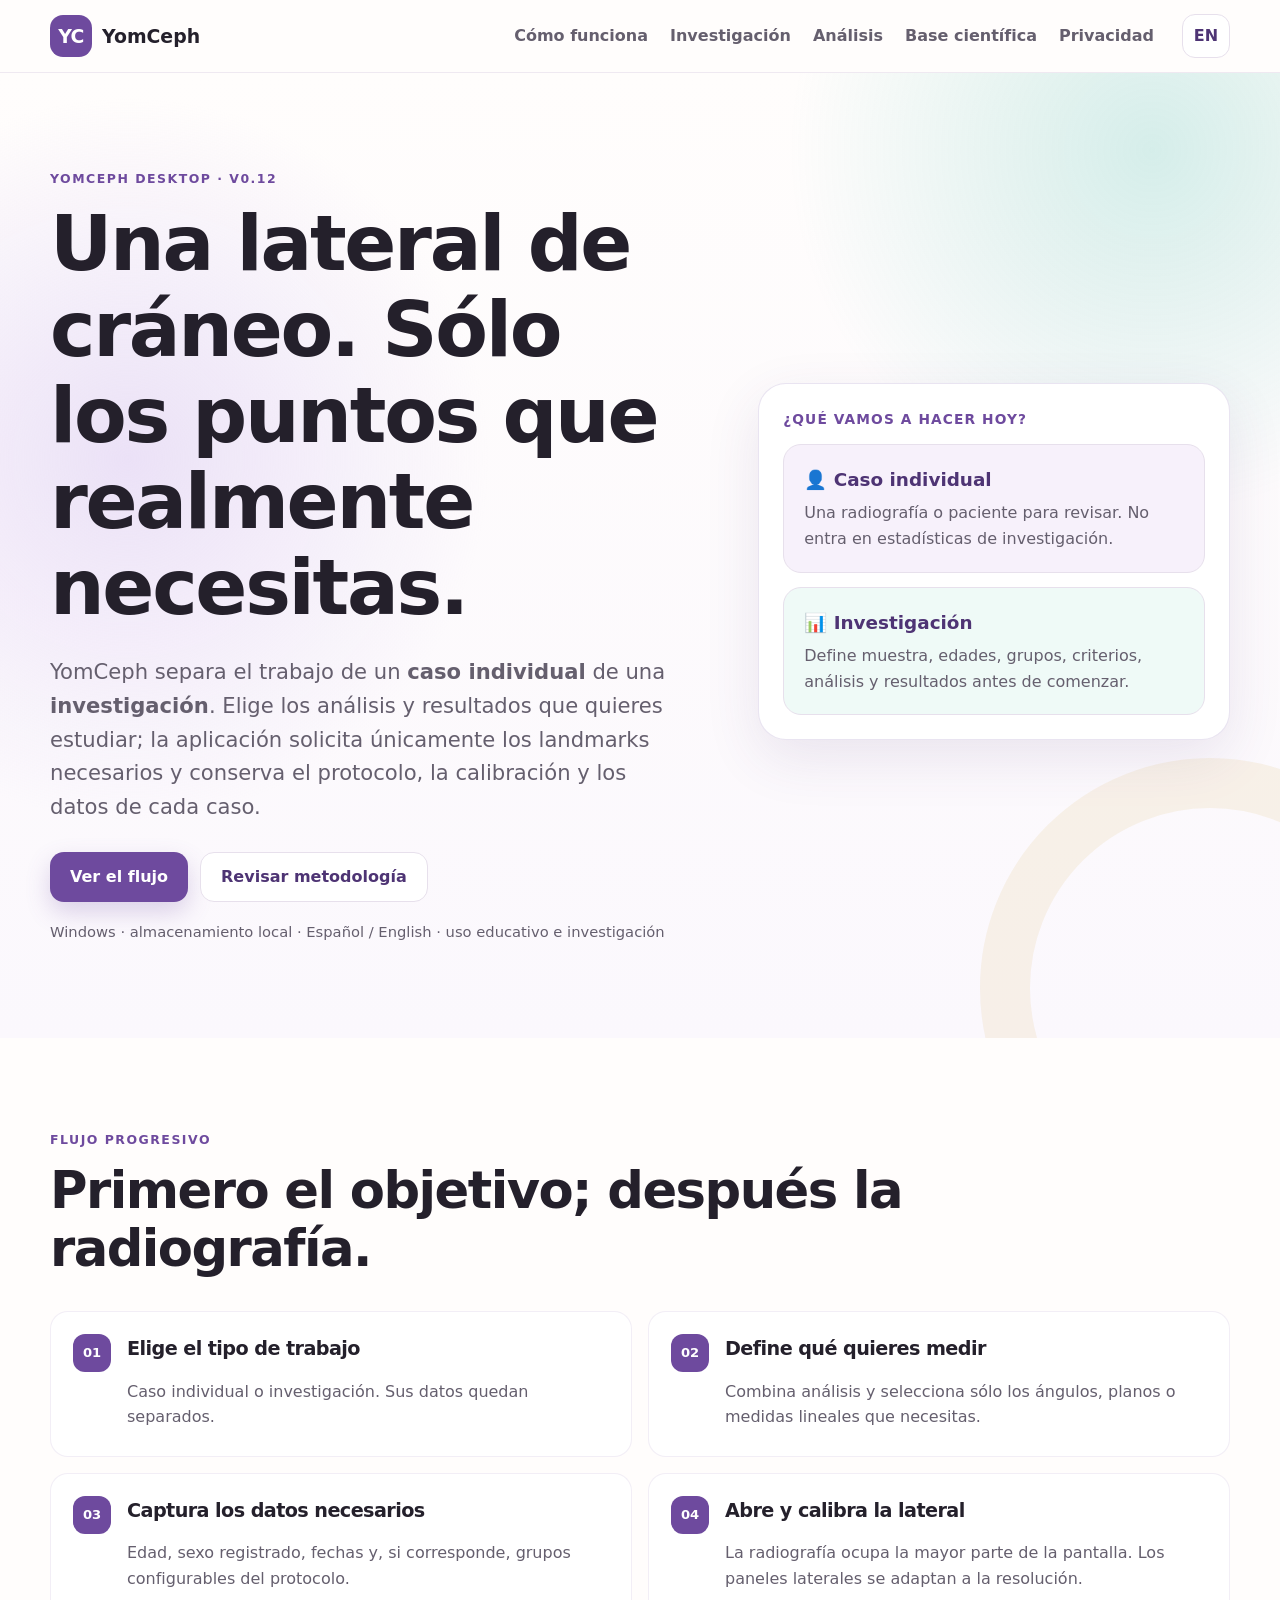
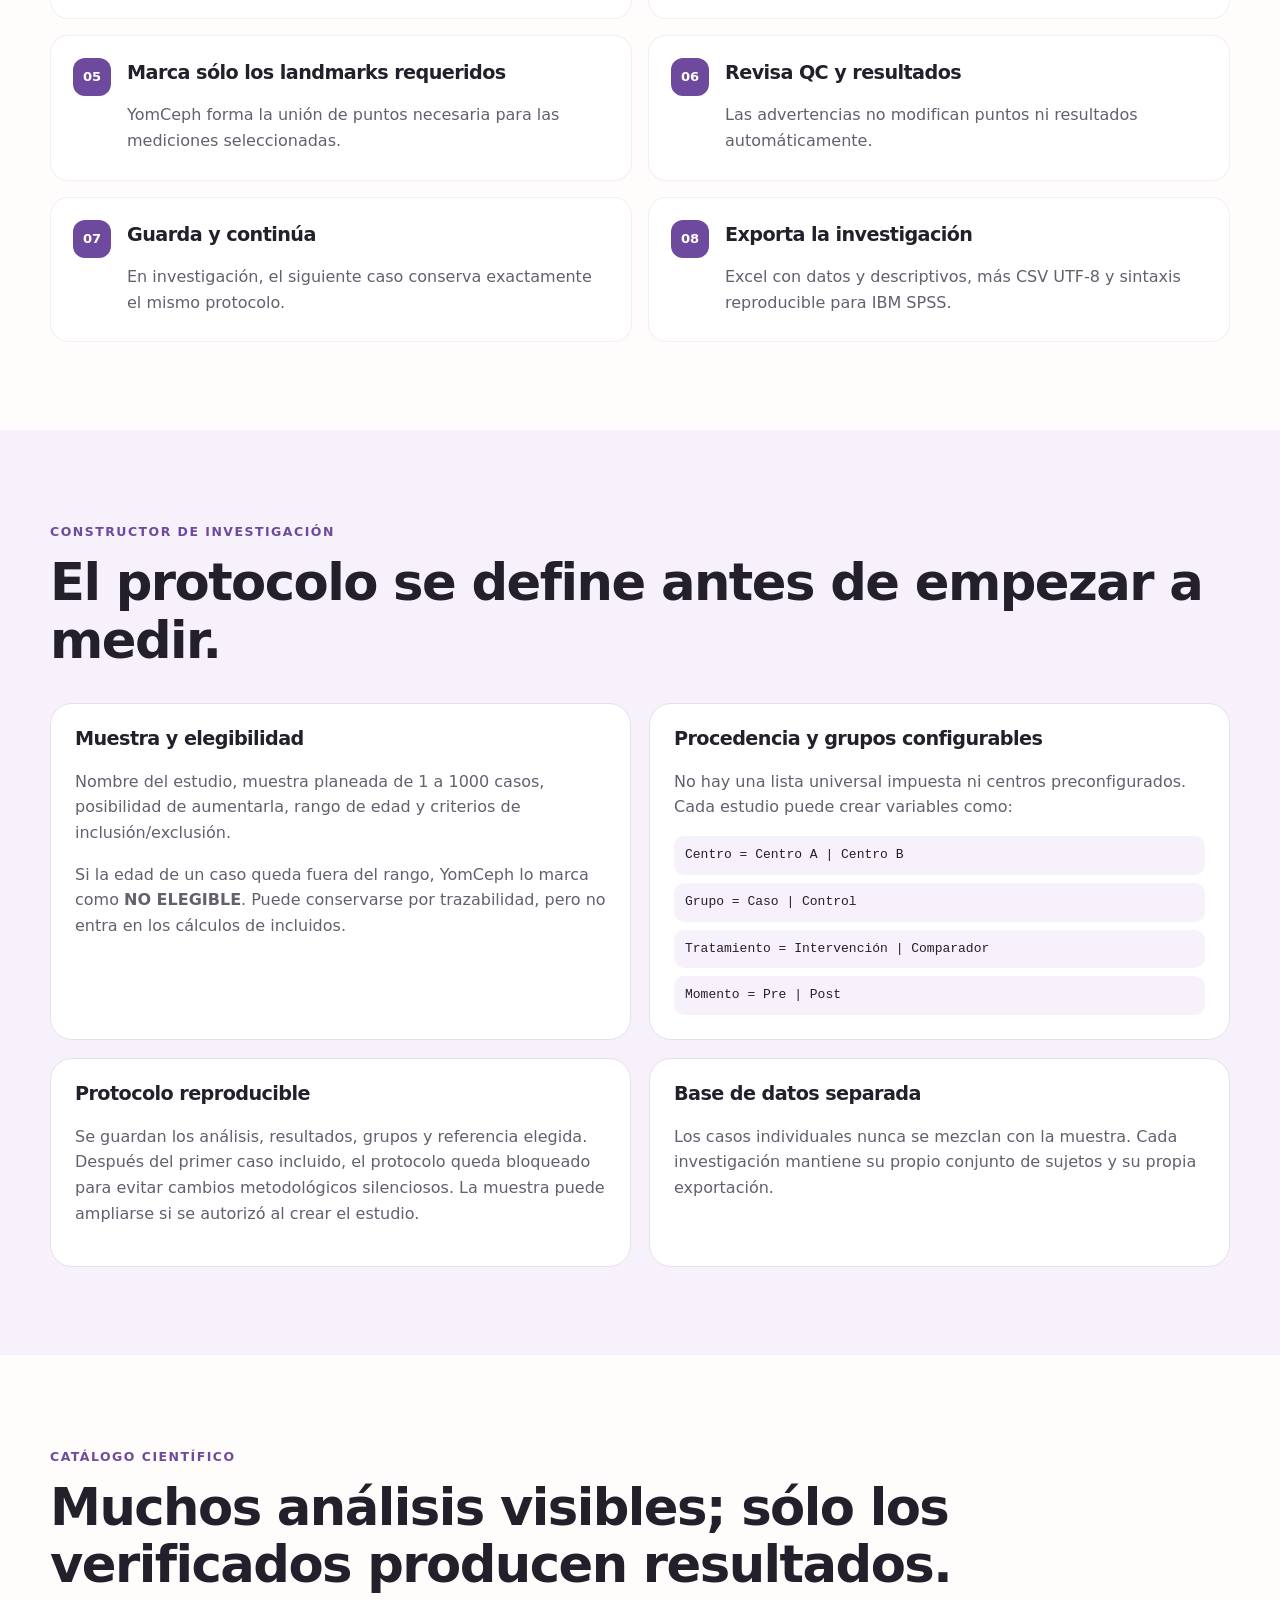
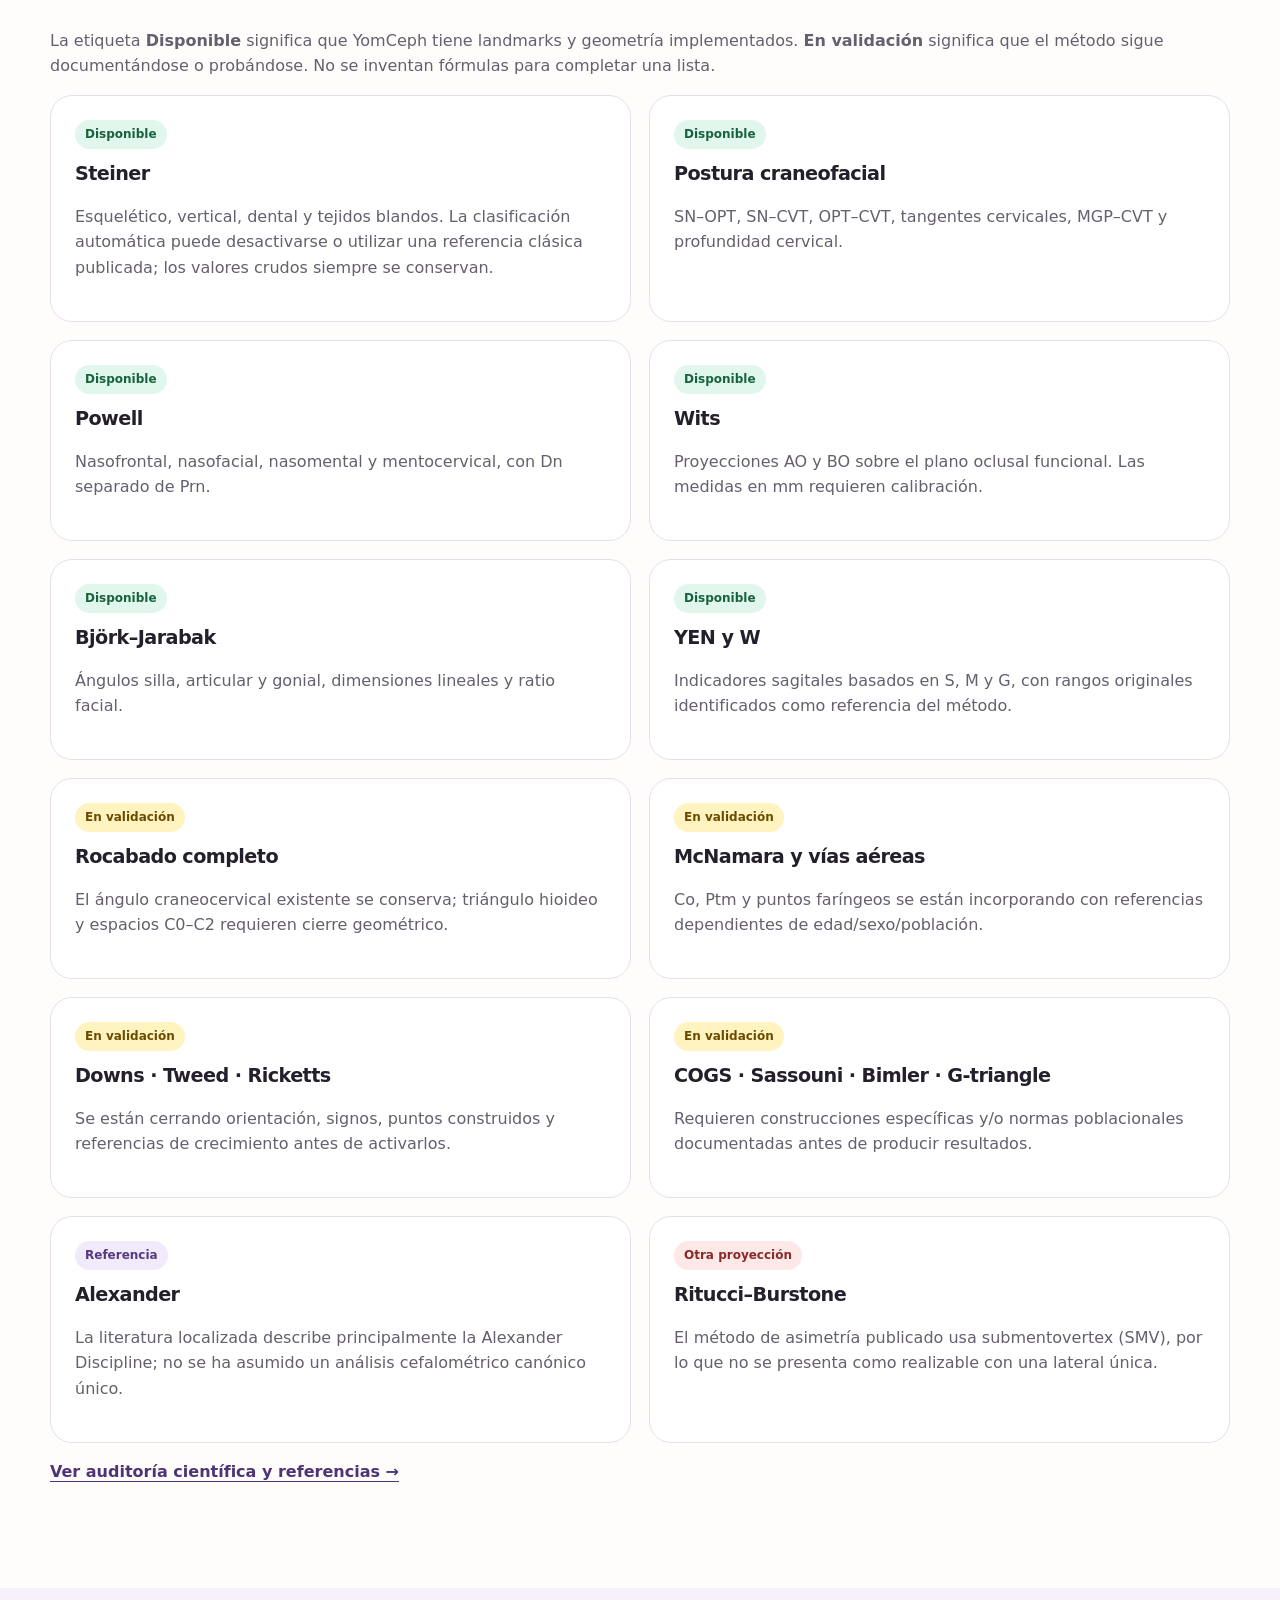
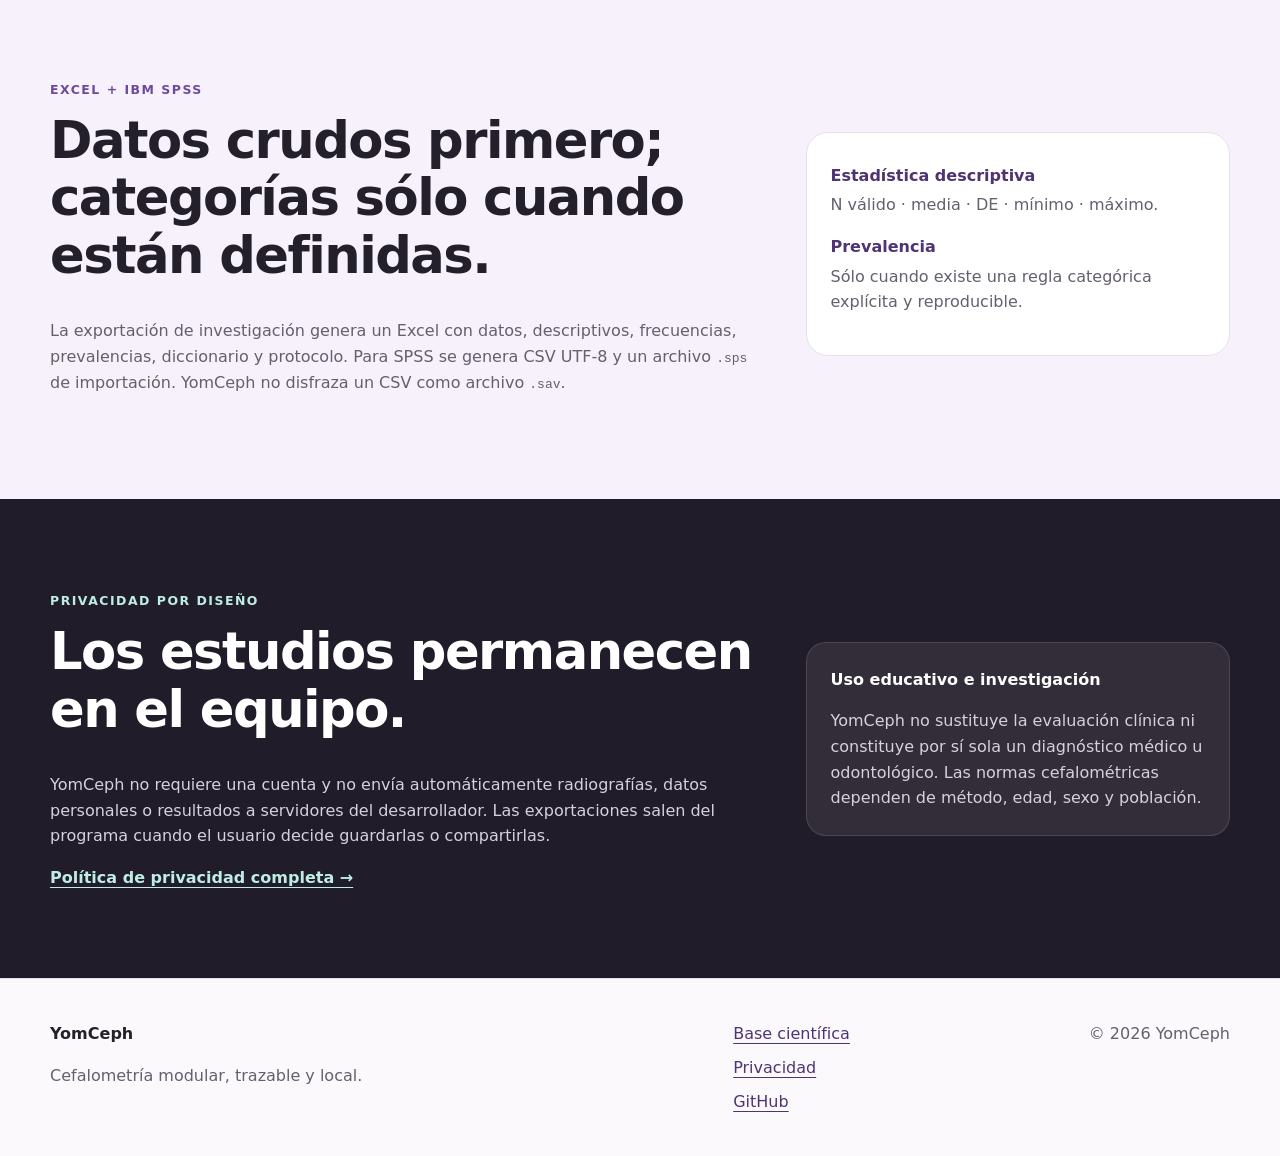
==== commit 4d372d57: "Neutralizar ejemplos institucionales de la web pública" ====
--- a/website/index.html
+++ b/website/index.html
@@ -63,7 +63,7 @@
         <h2>El protocolo se define antes de empezar a medir.</h2>
         <div class="research-grid">
           <div class="protocol-card"><h3>Muestra y elegibilidad</h3><p>Nombre del estudio, muestra planeada de 1 a 1000 casos, posibilidad de aumentarla, rango de edad y criterios de inclusión/exclusión.</p><p>Si la edad de un caso queda fuera del rango, YomCeph lo marca como <strong>NO ELEGIBLE</strong>. Puede conservarse por trazabilidad, pero no entra en los cálculos de incluidos.</p></div>
-          <div class="protocol-card"><h3>Procedencia y grupos configurables</h3><p>No hay una lista universal impuesta. Cada estudio puede crear variables como:</p><div class="code-samples"><code>Clínica = Tepepan | Tláhuac | San Lorenzo | Nezahualcóyotl</code><code>Grupo = Caso | Control</code><code>Tratamiento = Placebo | Intervención</code><code>Momento = Pre | Post</code></div></div>
+          <div class="protocol-card"><h3>Procedencia y grupos configurables</h3><p>No hay una lista universal impuesta ni centros preconfigurados. Cada estudio puede crear variables como:</p><div class="code-samples"><code>Centro = Centro A | Centro B</code><code>Grupo = Caso | Control</code><code>Tratamiento = Intervención | Comparador</code><code>Momento = Pre | Post</code></div></div>
           <div class="protocol-card"><h3>Protocolo reproducible</h3><p>Se guardan los análisis, resultados, grupos y referencia elegida. Después del primer caso incluido, el protocolo queda bloqueado para evitar cambios metodológicos silenciosos. La muestra puede ampliarse si se autorizó al crear el estudio.</p></div>
           <div class="protocol-card"><h3>Base de datos separada</h3><p>Los casos individuales nunca se mezclan con la muestra. Cada investigación mantiene su propio conjunto de sujetos y su propia exportación.</p></div>
         </div>
@@ -76,7 +76,7 @@
         <h2>Muchos análisis visibles; sólo los verificados producen resultados.</h2>
         <p class="section-lead">La etiqueta <strong>Disponible</strong> significa que YomCeph tiene landmarks y geometría implementados. <strong>En validación</strong> significa que el método sigue documentándose o probándose. No se inventan fórmulas para completar una lista.</p>
         <div class="analysis-grid">
-          <article><span class="status active">Disponible</span><h3>Steiner</h3><p>Esquelético, vertical, dental y tejidos blandos. El protocolo UAM 2026 permanece separado de referencias clásicas publicadas.</p></article>
+          <article><span class="status active">Disponible</span><h3>Steiner</h3><p>Esquelético, vertical, dental y tejidos blandos. La clasificación automática puede desactivarse o utilizar una referencia clásica publicada; los valores crudos siempre se conservan.</p></article>
           <article><span class="status active">Disponible</span><h3>Postura craneofacial</h3><p>SN–OPT, SN–CVT, OPT–CVT, tangentes cervicales, MGP–CVT y profundidad cervical.</p></article>
           <article><span class="status active">Disponible</span><h3>Powell</h3><p>Nasofrontal, nasofacial, nasomental y mentocervical, con Dn separado de Prn.</p></article>
           <article><span class="status active">Disponible</span><h3>Wits</h3><p>Proyecciones AO y BO sobre el plano oclusal funcional. Las medidas en mm requieren calibración.</p></article>
--- a/website/v120.css
+++ b/website/v120.css
@@ -0,0 +1 @@
+.choice-preview{background:#fff;border:1px solid rgba(110,74,158,.15);border-radius:28px;box-shadow:var(--shadow);padding:24px;display:grid;gap:14px}.choice-preview article{display:grid;gap:6px;padding:20px;border-radius:18px;background:var(--lilac-soft);border:1px solid var(--line)}.choice-preview article+article{background:#effaf7}.choice-preview strong{font-size:1.15rem;color:var(--purple-dark)}.choice-preview span{color:var(--muted)}.mini-kicker{margin:0;color:var(--purple);font-weight:850;font-size:.86rem;text-transform:uppercase;letter-spacing:.08em}.research-grid,.analysis-grid{display:grid;grid-template-columns:repeat(2,minmax(0,1fr));gap:18px}.protocol-card,.analysis-grid article,.stat-card{padding:24px;border:1px solid var(--line);border-radius:22px;background:#fff}.protocol-card p,.analysis-grid p,.section-lead,.stat-card p{color:var(--muted)}.code-samples{display:grid;gap:8px}.code-samples code{display:block;padding:9px 11px;border-radius:10px;background:var(--lilac-soft);white-space:normal}.status{display:inline-flex;border-radius:999px;padding:5px 10px;margin-bottom:14px;font-size:.75rem;font-weight:850}.status.active{background:#e1f6ed;color:#17633d}.status.validating{background:#fff3bf;color:#6a4b00}.status.reference{background:#f0eafa;color:#56387f}.status.projection{background:#fde8e8;color:#8b2929}.dark-link{color:var(--purple-dark)}.export-grid{color:var(--ink)}.export-grid p{color:var(--muted)}.stat-card strong{display:block;color:var(--purple-dark);margin-top:6px}.stat-card p{margin-top:4px}.source-list{display:grid;gap:12px}.source-list article{padding:18px;border:1px solid var(--line);border-radius:16px;background:white}.source-list h3{margin-bottom:6px}.source-list p{margin:0;color:var(--muted)}.science-table{width:100%;border-collapse:collapse}.science-table th,.science-table td{text-align:left;vertical-align:top;padding:12px;border-bottom:1px solid var(--line)}.science-table th{color:var(--purple-dark)}.policy-content code{background:var(--lilac-soft);padding:2px 5px;border-radius:5px}@media(max-width:760px){.research-grid,.analysis-grid{grid-template-columns:1fr}.choice-preview{padding:16px}.science-table{display:block;overflow-x:auto}}
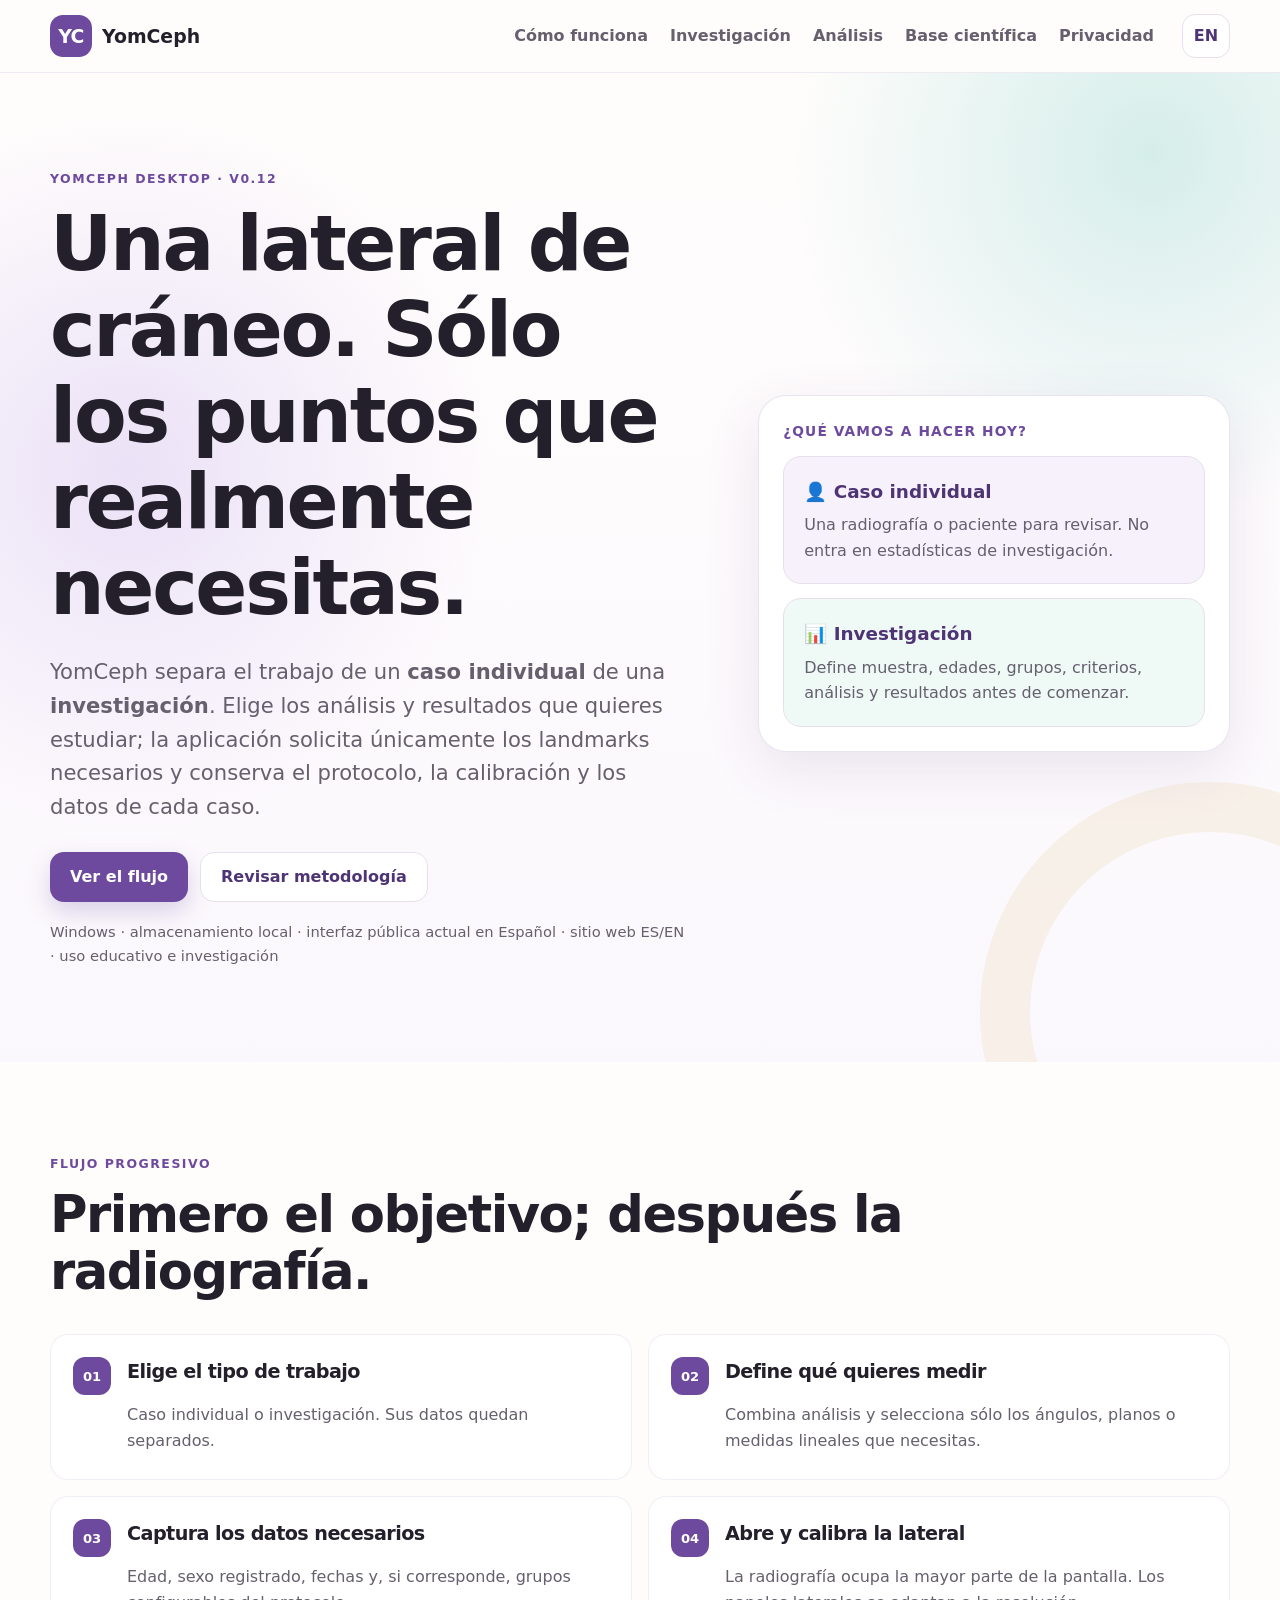
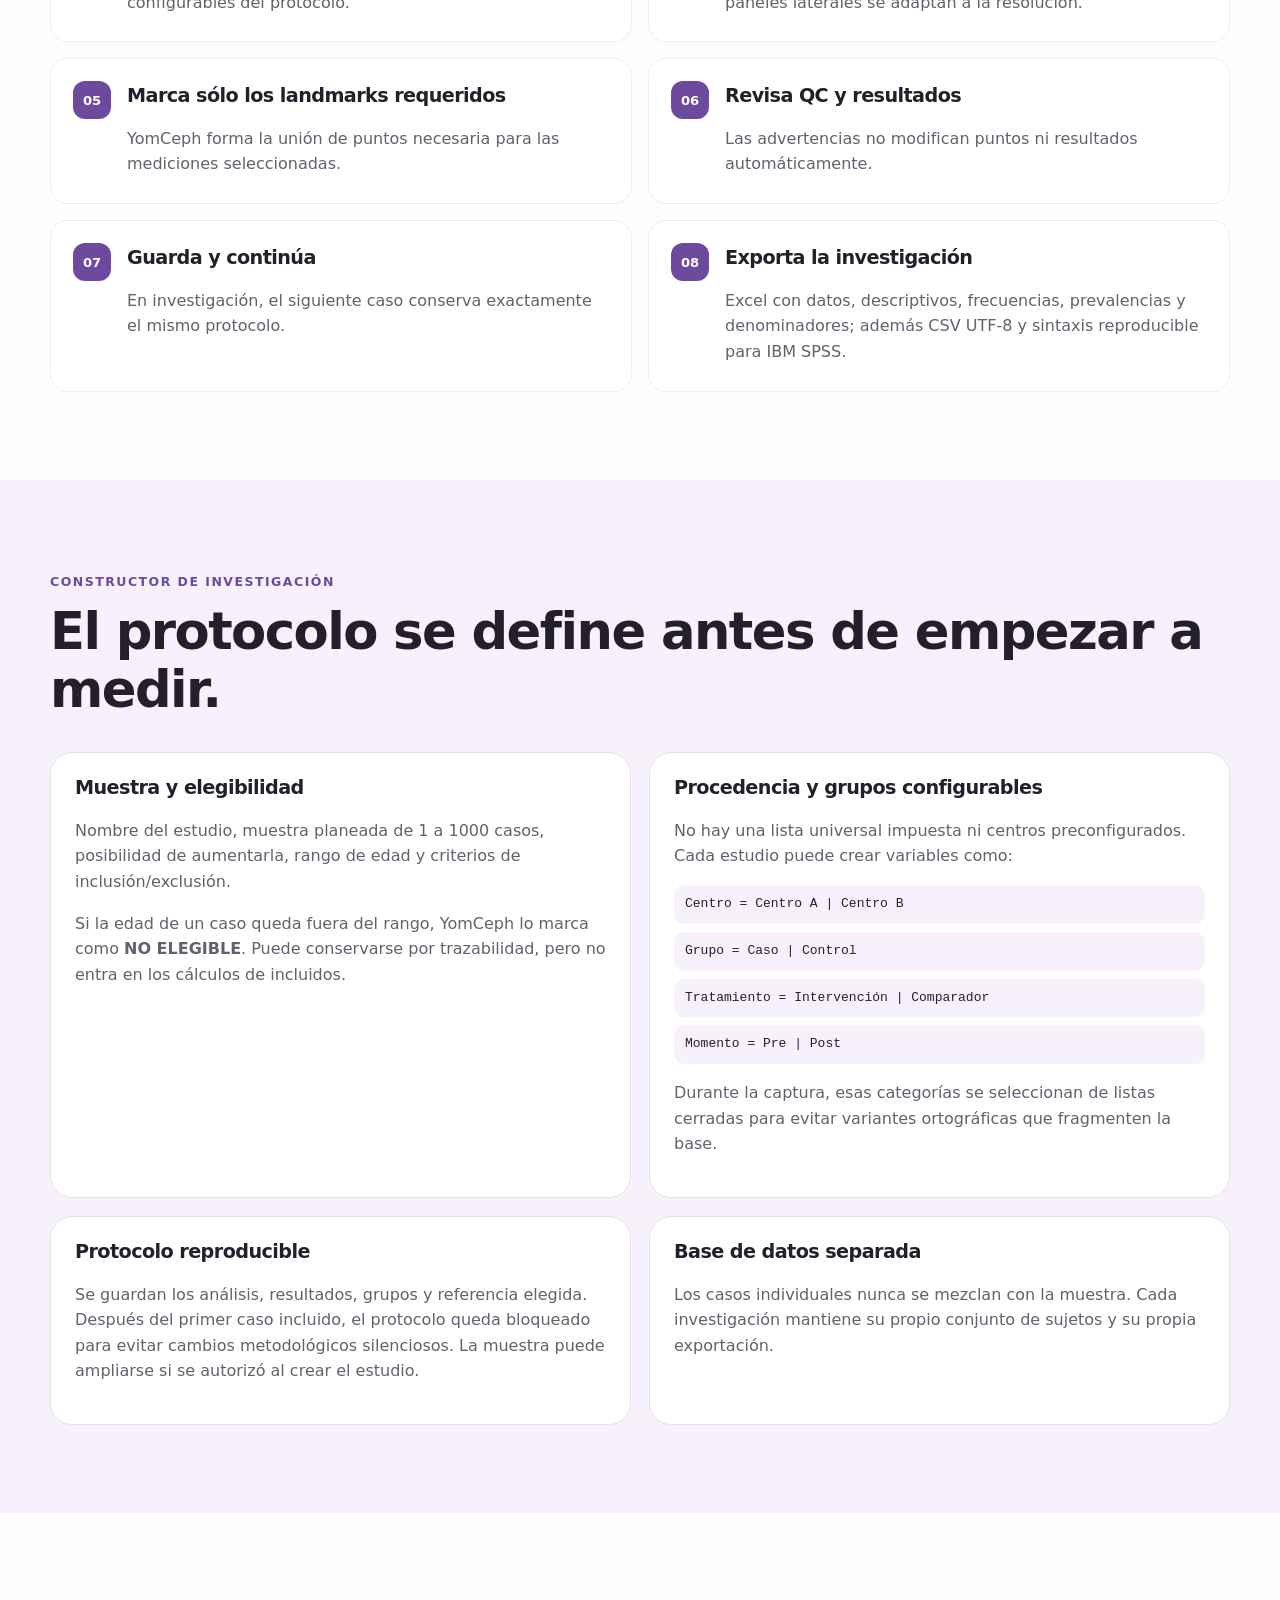
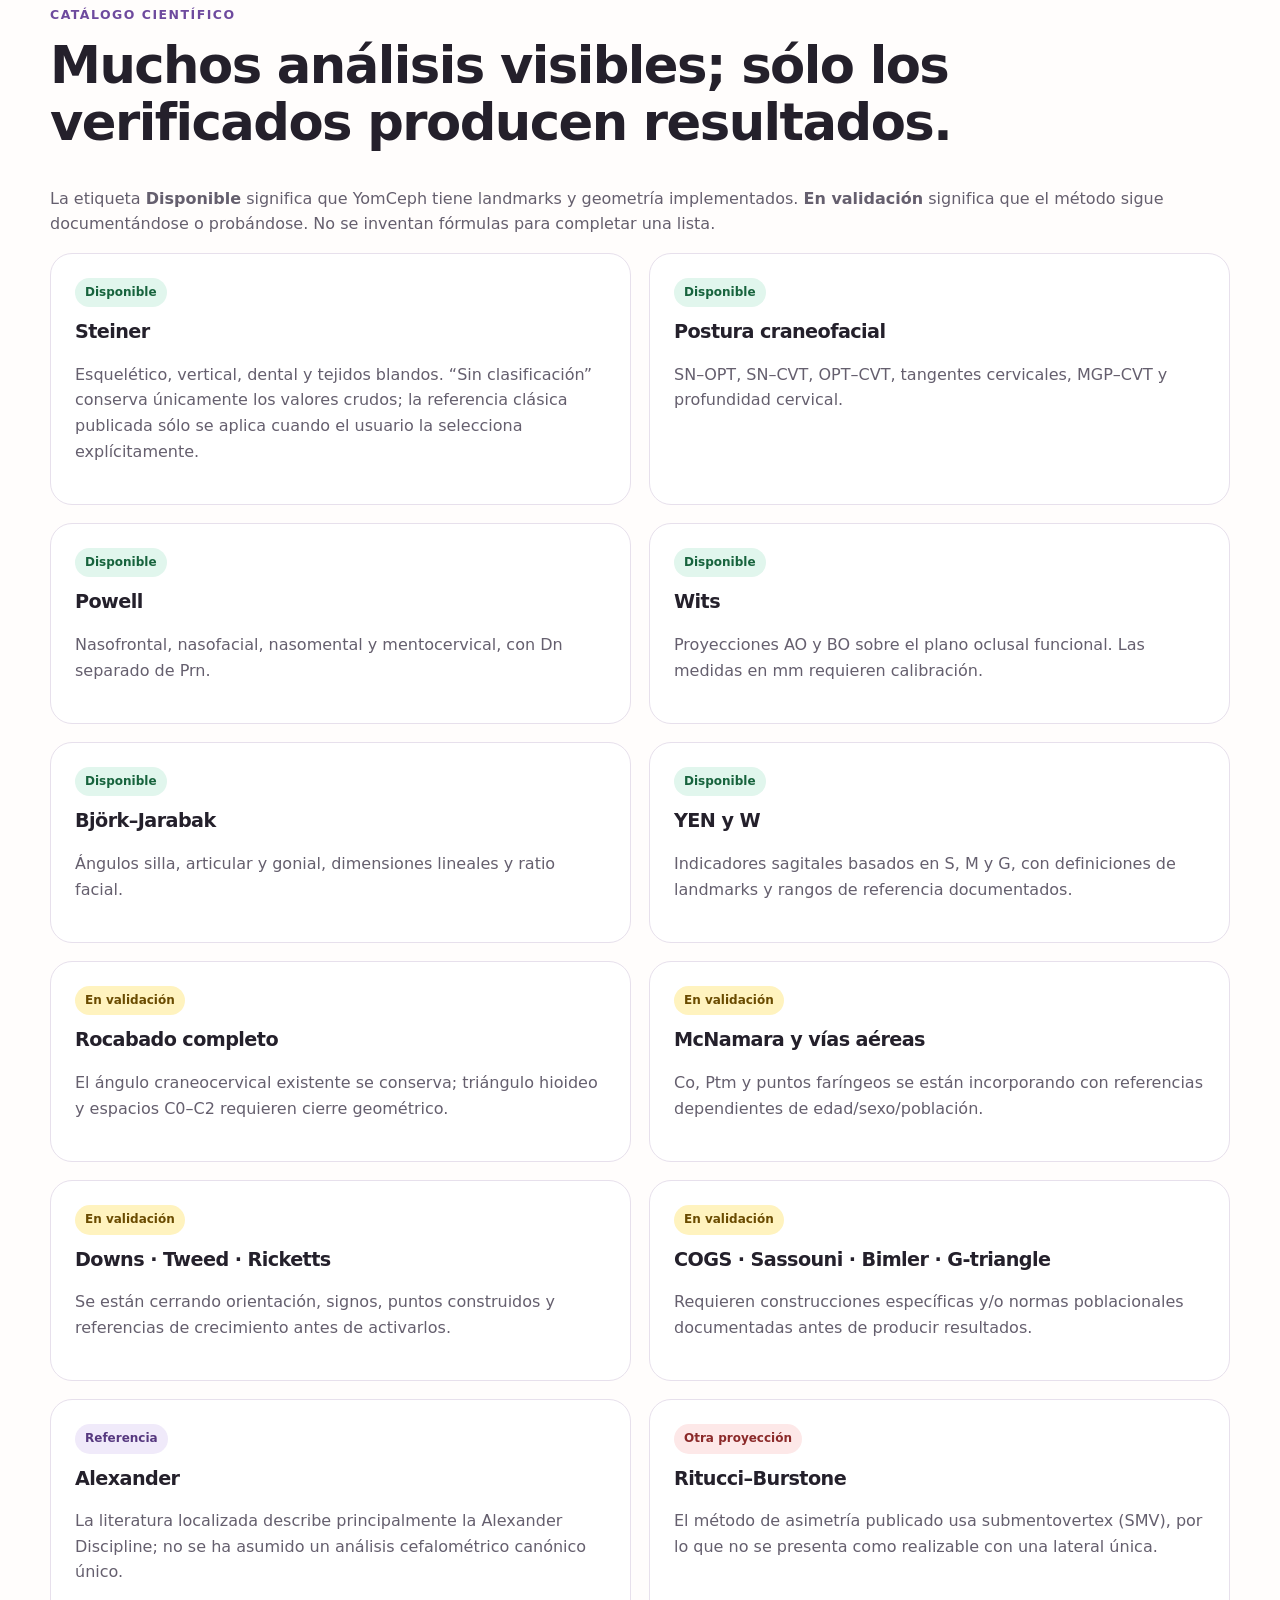
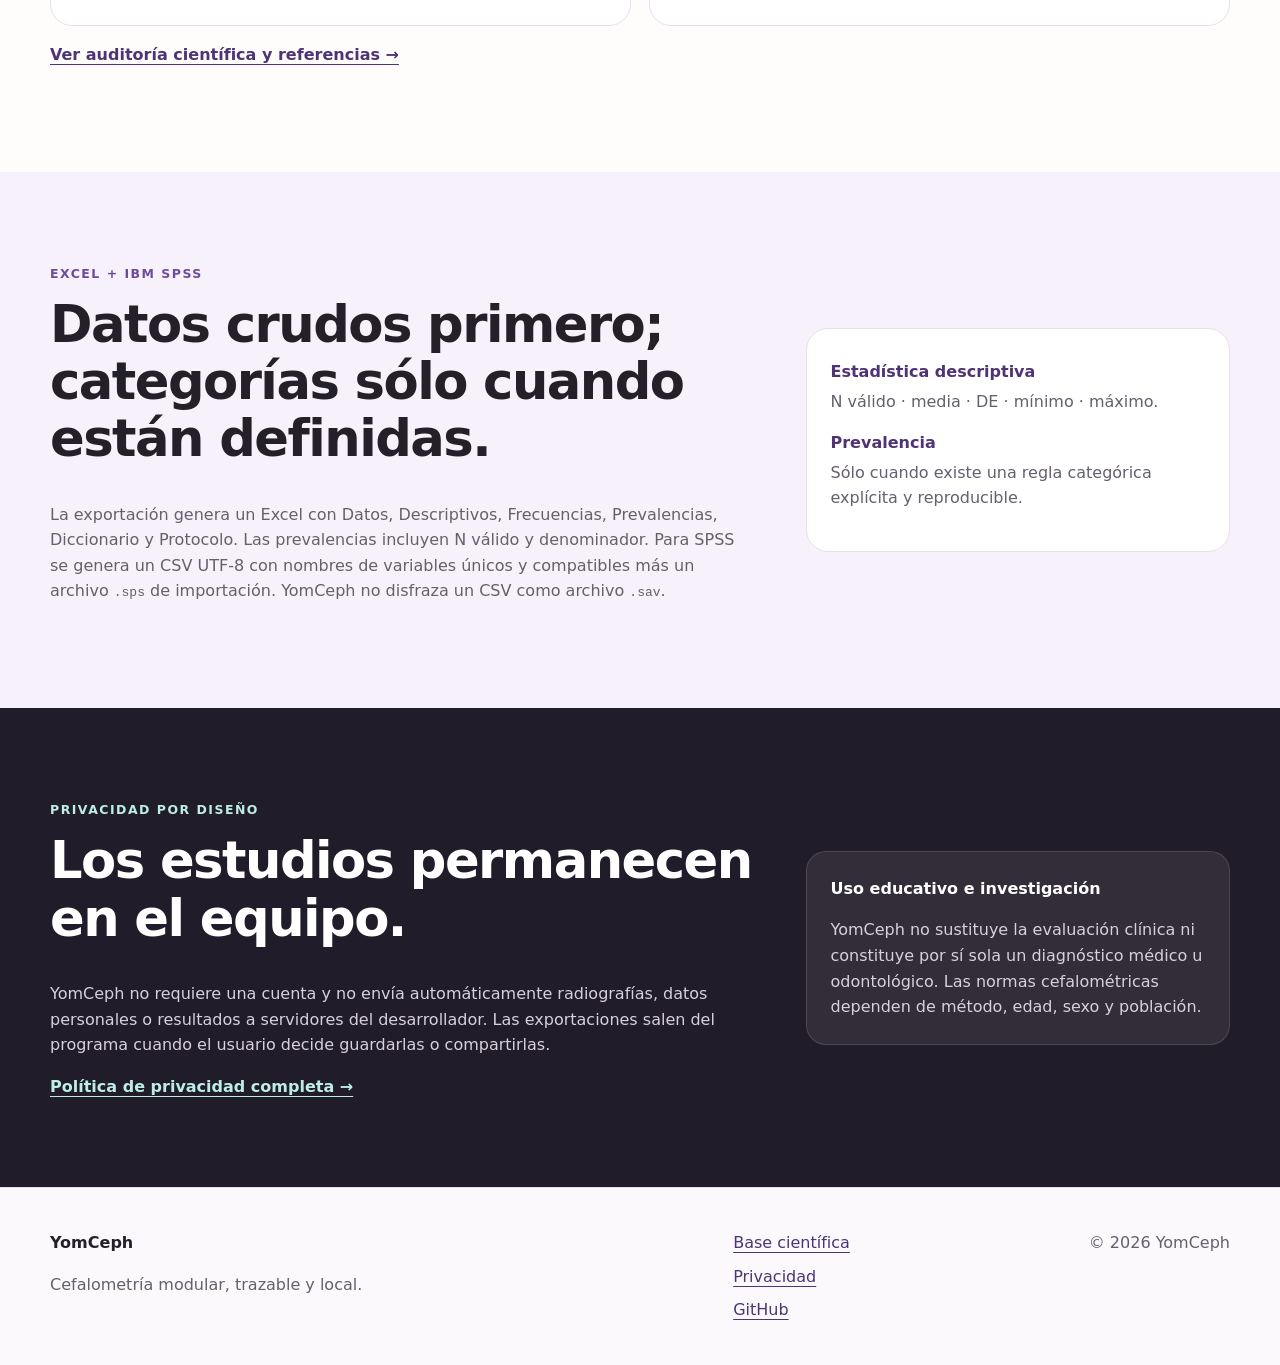
==== commit c4799fbd: "web: alinear documentación con candidata pública auditada" ====
--- a/website/index.html
+++ b/website/index.html
@@ -30,7 +30,7 @@
           <h1>Una lateral de cráneo. Sólo los puntos que realmente necesitas.</h1>
           <p class="hero-copy">YomCeph separa el trabajo de un <strong>caso individual</strong> de una <strong>investigación</strong>. Elige los análisis y resultados que quieres estudiar; la aplicación solicita únicamente los landmarks necesarios y conserva el protocolo, la calibración y los datos de cada caso.</p>
           <div class="hero-actions"><a class="button primary" href="#flujo">Ver el flujo</a><a class="button secondary" href="science.html">Revisar metodología</a></div>
-          <p class="version-note">Windows · almacenamiento local · Español / English · uso educativo e investigación</p>
+          <p class="version-note">Windows · almacenamiento local · interfaz pública actual en Español · sitio web ES/EN · uso educativo e investigación</p>
         </div>
         <div class="choice-preview" aria-label="Vista del inicio de YomCeph">
           <p class="mini-kicker">¿Qué vamos a hacer hoy?</p>
@@ -52,7 +52,7 @@
           <article><span>05</span><h3>Marca sólo los landmarks requeridos</h3><p>YomCeph forma la unión de puntos necesaria para las mediciones seleccionadas.</p></article>
           <article><span>06</span><h3>Revisa QC y resultados</h3><p>Las advertencias no modifican puntos ni resultados automáticamente.</p></article>
           <article><span>07</span><h3>Guarda y continúa</h3><p>En investigación, el siguiente caso conserva exactamente el mismo protocolo.</p></article>
-          <article><span>08</span><h3>Exporta la investigación</h3><p>Excel con datos y descriptivos, más CSV UTF-8 y sintaxis reproducible para IBM SPSS.</p></article>
+          <article><span>08</span><h3>Exporta la investigación</h3><p>Excel con datos, descriptivos, frecuencias, prevalencias y denominadores; además CSV UTF-8 y sintaxis reproducible para IBM SPSS.</p></article>
         </div>
       </div>
     </section>
@@ -63,7 +63,7 @@
         <h2>El protocolo se define antes de empezar a medir.</h2>
         <div class="research-grid">
           <div class="protocol-card"><h3>Muestra y elegibilidad</h3><p>Nombre del estudio, muestra planeada de 1 a 1000 casos, posibilidad de aumentarla, rango de edad y criterios de inclusión/exclusión.</p><p>Si la edad de un caso queda fuera del rango, YomCeph lo marca como <strong>NO ELEGIBLE</strong>. Puede conservarse por trazabilidad, pero no entra en los cálculos de incluidos.</p></div>
-          <div class="protocol-card"><h3>Procedencia y grupos configurables</h3><p>No hay una lista universal impuesta ni centros preconfigurados. Cada estudio puede crear variables como:</p><div class="code-samples"><code>Centro = Centro A | Centro B</code><code>Grupo = Caso | Control</code><code>Tratamiento = Intervención | Comparador</code><code>Momento = Pre | Post</code></div></div>
+          <div class="protocol-card"><h3>Procedencia y grupos configurables</h3><p>No hay una lista universal impuesta ni centros preconfigurados. Cada estudio puede crear variables como:</p><div class="code-samples"><code>Centro = Centro A | Centro B</code><code>Grupo = Caso | Control</code><code>Tratamiento = Intervención | Comparador</code><code>Momento = Pre | Post</code></div><p>Durante la captura, esas categorías se seleccionan de listas cerradas para evitar variantes ortográficas que fragmenten la base.</p></div>
           <div class="protocol-card"><h3>Protocolo reproducible</h3><p>Se guardan los análisis, resultados, grupos y referencia elegida. Después del primer caso incluido, el protocolo queda bloqueado para evitar cambios metodológicos silenciosos. La muestra puede ampliarse si se autorizó al crear el estudio.</p></div>
           <div class="protocol-card"><h3>Base de datos separada</h3><p>Los casos individuales nunca se mezclan con la muestra. Cada investigación mantiene su propio conjunto de sujetos y su propia exportación.</p></div>
         </div>
@@ -76,12 +76,12 @@
         <h2>Muchos análisis visibles; sólo los verificados producen resultados.</h2>
         <p class="section-lead">La etiqueta <strong>Disponible</strong> significa que YomCeph tiene landmarks y geometría implementados. <strong>En validación</strong> significa que el método sigue documentándose o probándose. No se inventan fórmulas para completar una lista.</p>
         <div class="analysis-grid">
-          <article><span class="status active">Disponible</span><h3>Steiner</h3><p>Esquelético, vertical, dental y tejidos blandos. La clasificación automática puede desactivarse o utilizar una referencia clásica publicada; los valores crudos siempre se conservan.</p></article>
+          <article><span class="status active">Disponible</span><h3>Steiner</h3><p>Esquelético, vertical, dental y tejidos blandos. “Sin clasificación” conserva únicamente los valores crudos; la referencia clásica publicada sólo se aplica cuando el usuario la selecciona explícitamente.</p></article>
           <article><span class="status active">Disponible</span><h3>Postura craneofacial</h3><p>SN–OPT, SN–CVT, OPT–CVT, tangentes cervicales, MGP–CVT y profundidad cervical.</p></article>
           <article><span class="status active">Disponible</span><h3>Powell</h3><p>Nasofrontal, nasofacial, nasomental y mentocervical, con Dn separado de Prn.</p></article>
           <article><span class="status active">Disponible</span><h3>Wits</h3><p>Proyecciones AO y BO sobre el plano oclusal funcional. Las medidas en mm requieren calibración.</p></article>
           <article><span class="status active">Disponible</span><h3>Björk–Jarabak</h3><p>Ángulos silla, articular y gonial, dimensiones lineales y ratio facial.</p></article>
-          <article><span class="status active">Disponible</span><h3>YEN y W</h3><p>Indicadores sagitales basados en S, M y G, con rangos originales identificados como referencia del método.</p></article>
+          <article><span class="status active">Disponible</span><h3>YEN y W</h3><p>Indicadores sagitales basados en S, M y G, con definiciones de landmarks y rangos de referencia documentados.</p></article>
           <article><span class="status validating">En validación</span><h3>Rocabado completo</h3><p>El ángulo craneocervical existente se conserva; triángulo hioideo y espacios C0–C2 requieren cierre geométrico.</p></article>
           <article><span class="status validating">En validación</span><h3>McNamara y vías aéreas</h3><p>Co, Ptm y puntos faríngeos se están incorporando con referencias dependientes de edad/sexo/población.</p></article>
           <article><span class="status validating">En validación</span><h3>Downs · Tweed · Ricketts</h3><p>Se están cerrando orientación, signos, puntos construidos y referencias de crecimiento antes de activarlos.</p></article>
@@ -95,7 +95,7 @@
 
     <section class="section soft-section">
       <div class="container notice-grid export-grid">
-        <div><span class="eyebrow">Excel + IBM SPSS</span><h2>Datos crudos primero; categorías sólo cuando están definidas.</h2><p>La exportación de investigación genera un Excel con datos, descriptivos, frecuencias, prevalencias, diccionario y protocolo. Para SPSS se genera CSV UTF-8 y un archivo <code>.sps</code> de importación. YomCeph no disfraza un CSV como archivo <code>.sav</code>.</p></div>
+        <div><span class="eyebrow">Excel + IBM SPSS</span><h2>Datos crudos primero; categorías sólo cuando están definidas.</h2><p>La exportación genera un Excel con Datos, Descriptivos, Frecuencias, Prevalencias, Diccionario y Protocolo. Las prevalencias incluyen N válido y denominador. Para SPSS se genera un CSV UTF-8 con nombres de variables únicos y compatibles más un archivo <code>.sps</code> de importación. YomCeph no disfraza un CSV como archivo <code>.sav</code>.</p></div>
         <aside class="stat-card"><strong>Estadística descriptiva</strong><p>N válido · media · DE · mínimo · máximo.</p><strong>Prevalencia</strong><p>Sólo cuando existe una regla categórica explícita y reproducible.</p></aside>
       </div>
     </section>
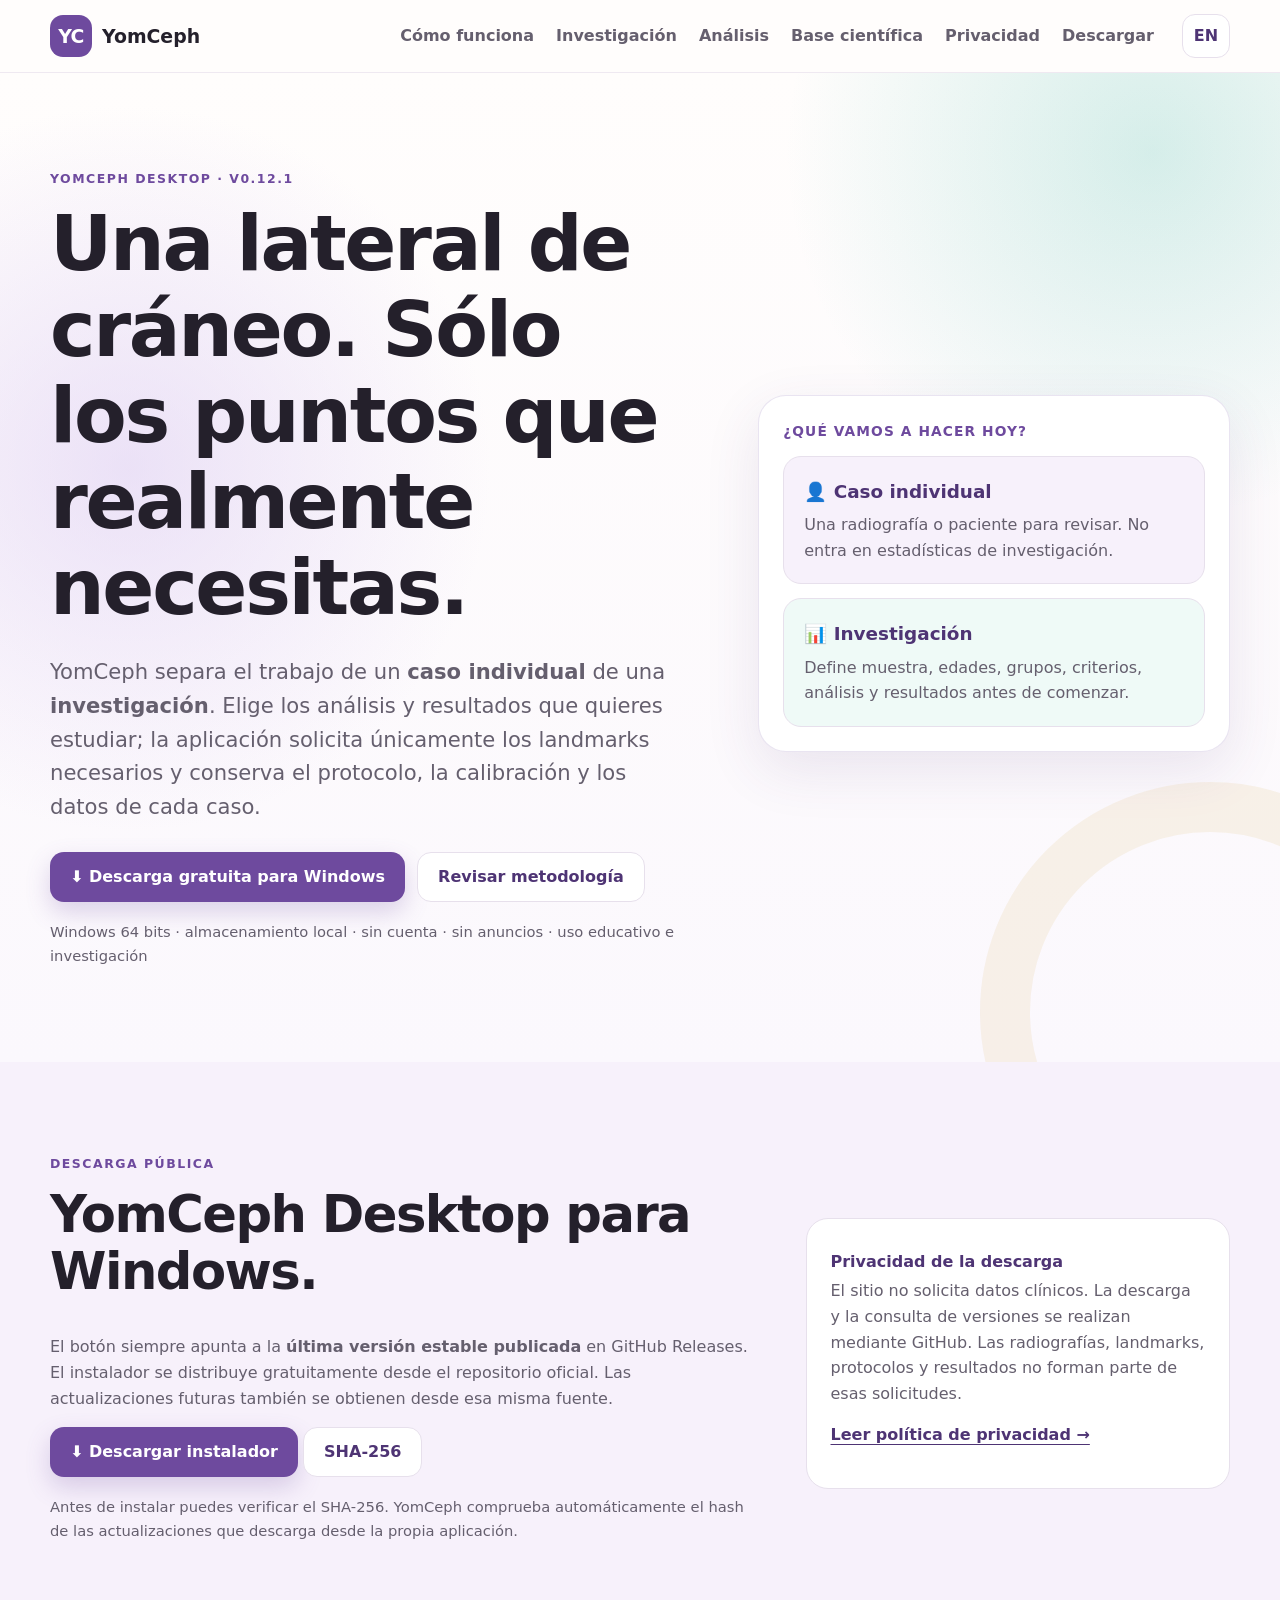
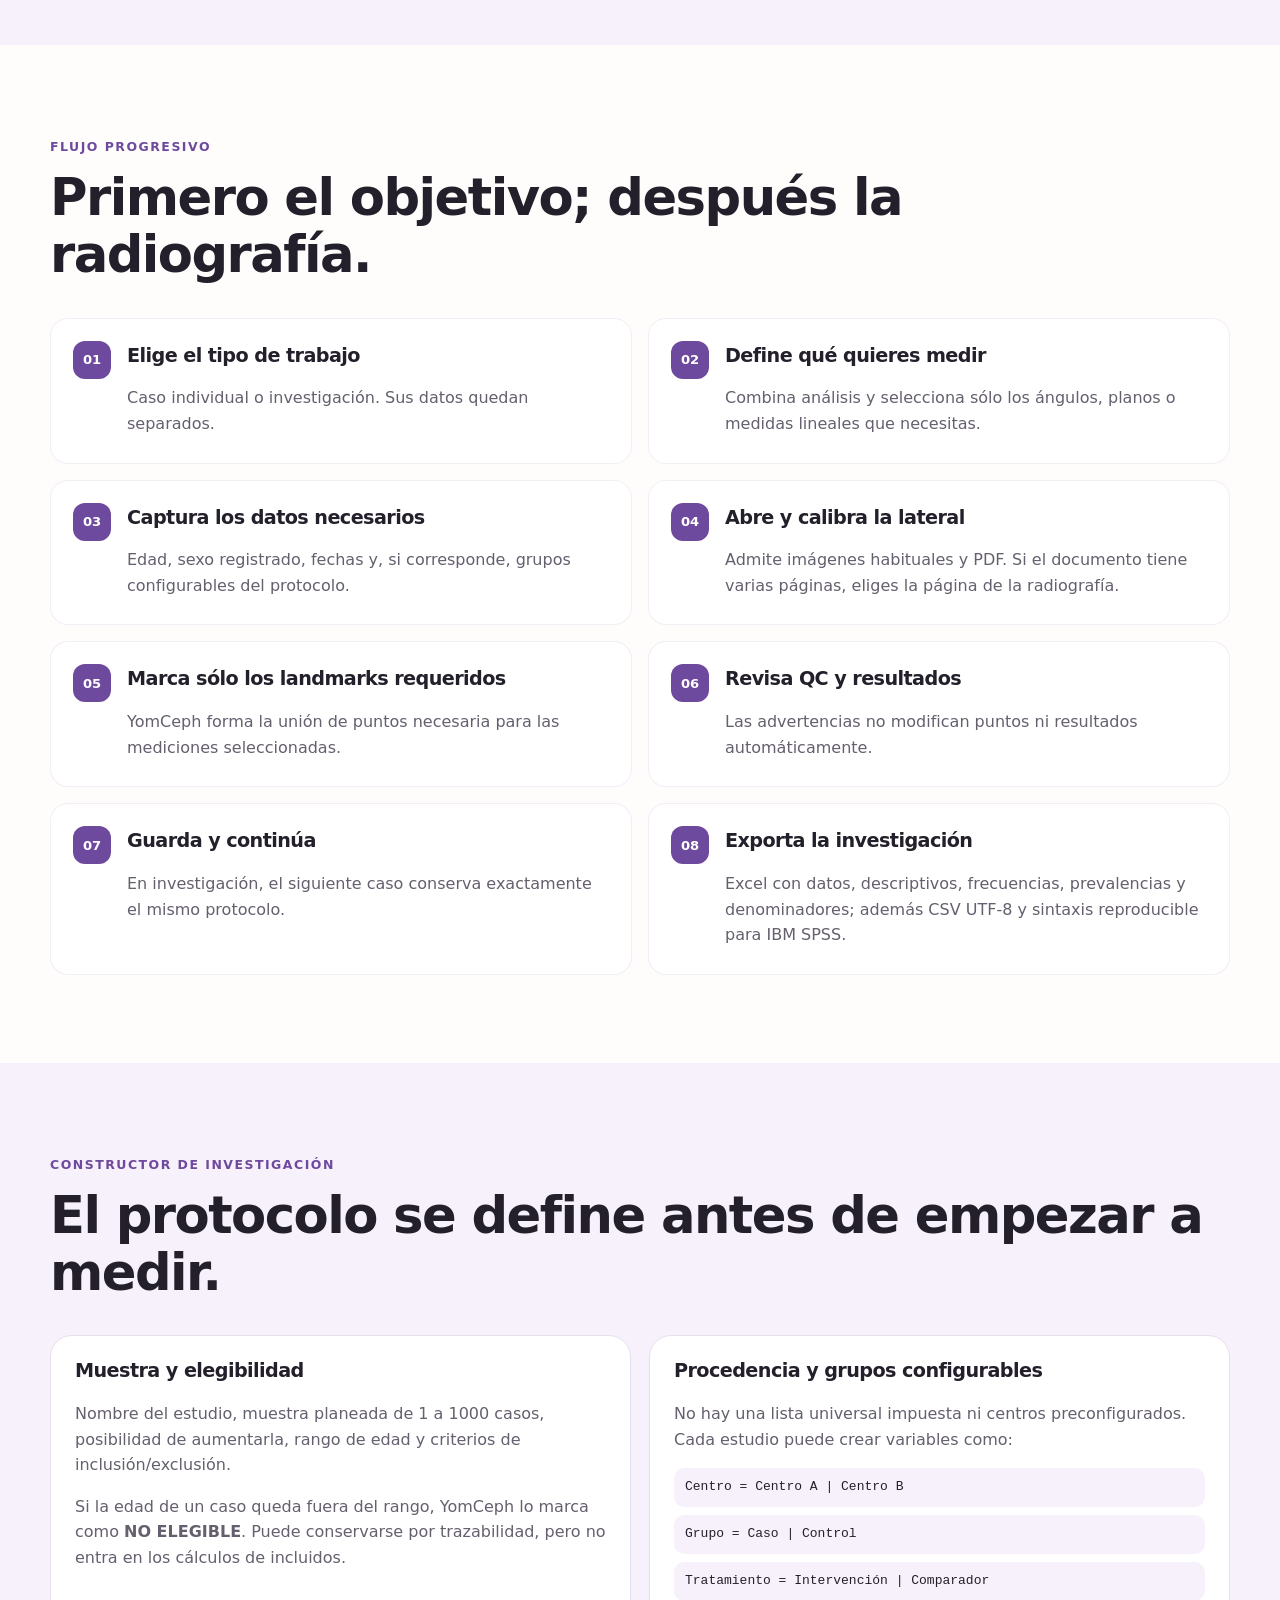
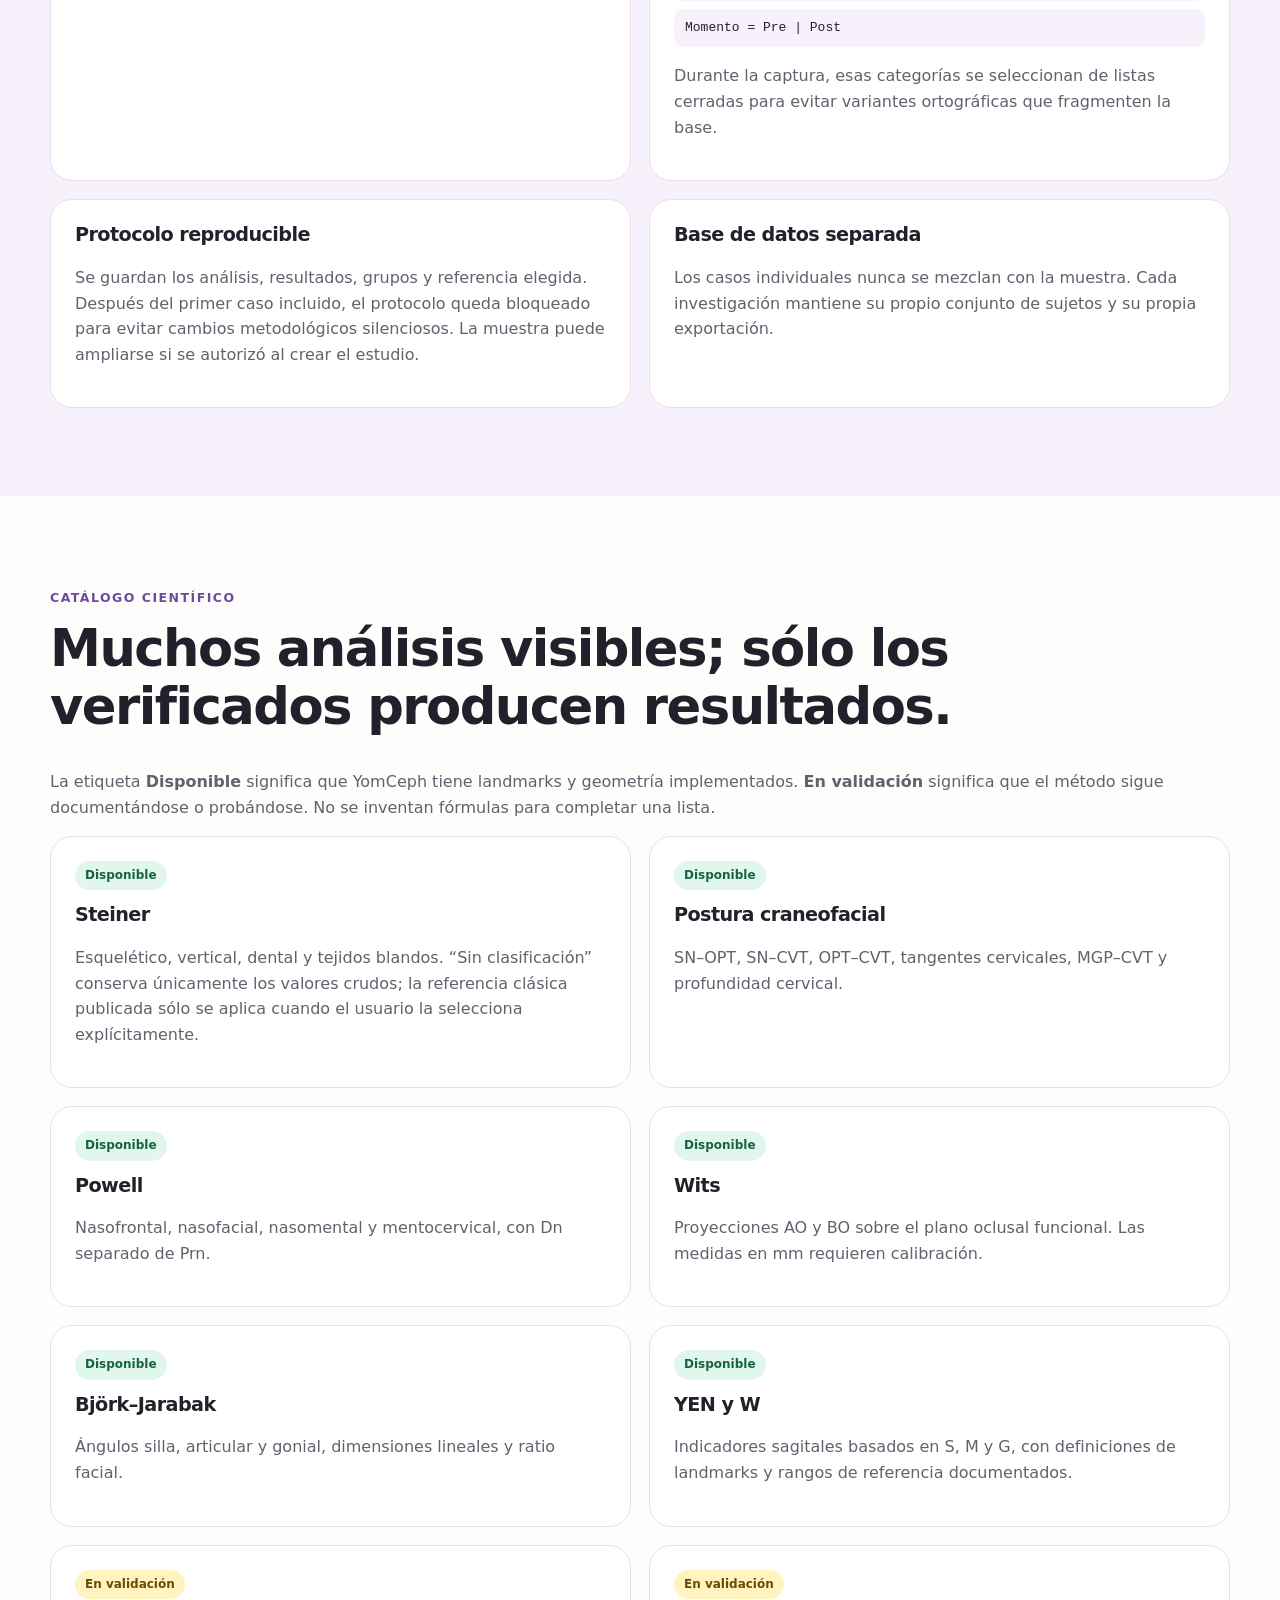
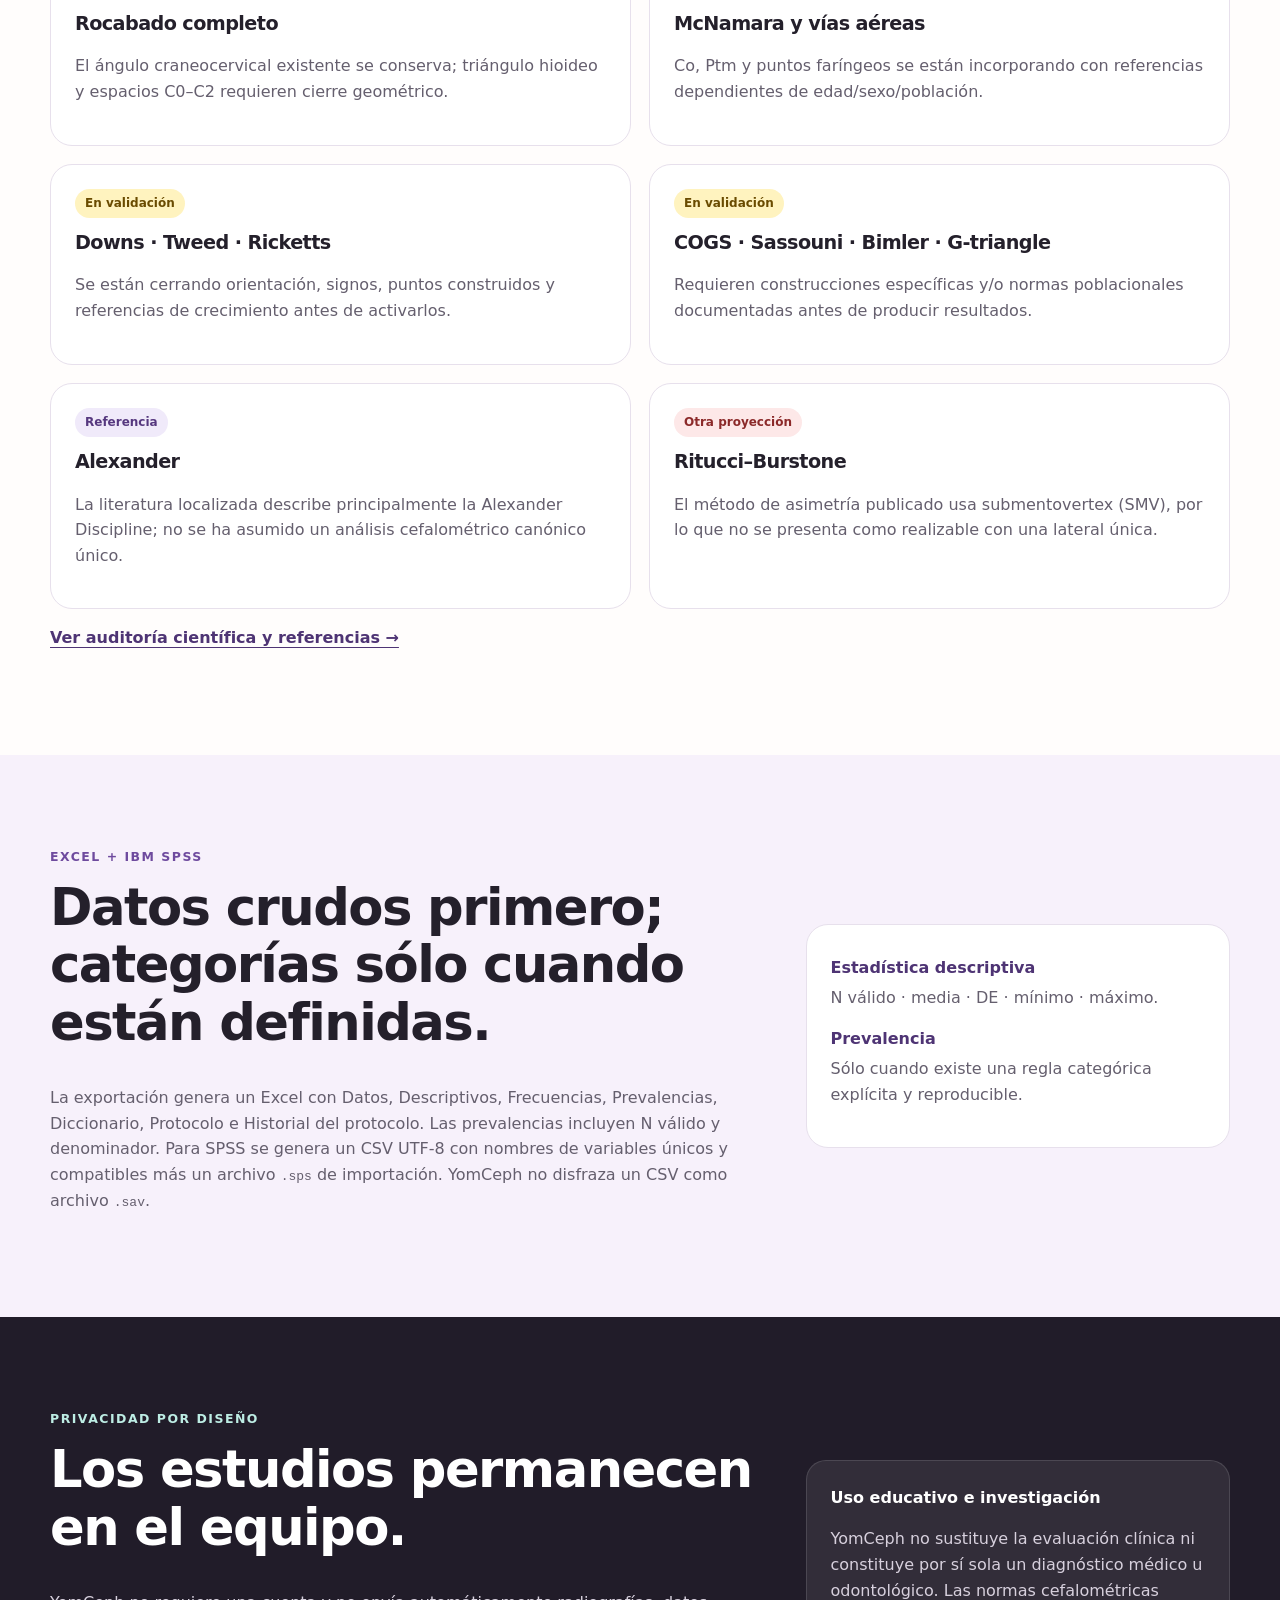
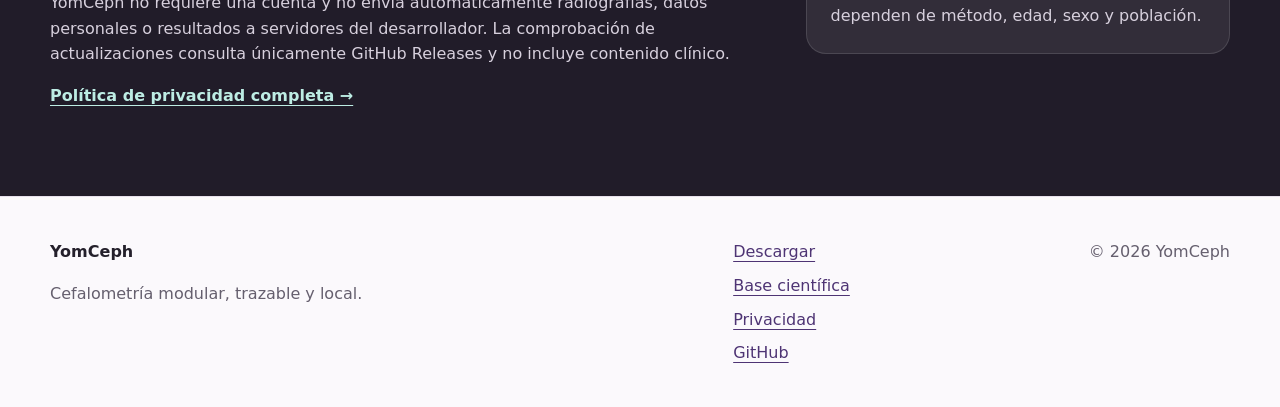
==== commit 68b51b9f: "Añadir descarga pública y transparencia de privacidad en la web" ====
--- a/website/index.html
+++ b/website/index.html
@@ -4,7 +4,8 @@
   <meta charset="utf-8">
   <meta name="viewport" content="width=device-width, initial-scale=1">
   <meta name="theme-color" content="#6E4A9E">
-  <meta name="description" content="YomCeph: cefalometría modular para casos individuales e investigación, con protocolos reproducibles, control de calidad y datos locales.">
+  <meta name="referrer" content="strict-origin-when-cross-origin">
+  <meta name="description" content="YomCeph: cefalometría modular para casos individuales e investigación. Descarga gratuita para Windows, datos locales y protocolos reproducibles.">
   <title>YomCeph · Cefalometría para análisis individual e investigación</title>
   <link rel="stylesheet" href="styles.css">
   <link rel="stylesheet" href="v120.css">
@@ -16,7 +17,12 @@
     <div class="container nav-wrap">
       <a class="brand" href="#inicio" aria-label="YomCeph, inicio"><span class="brand-mark" aria-hidden="true">YC</span><span>YomCeph</span></a>
       <nav class="main-nav" aria-label="Navegación principal">
-        <a href="#flujo">Cómo funciona</a><a href="#investigacion">Investigación</a><a href="#analisis">Análisis</a><a href="science.html">Base científica</a><a href="privacy.html">Privacidad</a>
+        <a href="#flujo">Cómo funciona</a>
+        <a href="#investigacion">Investigación</a>
+        <a href="#analisis">Análisis</a>
+        <a href="science.html">Base científica</a>
+        <a href="privacy.html">Privacidad</a>
+        <a href="#descargar" data-yomceph-download>Descargar</a>
       </nav>
       <button id="language-toggle" class="language-button" type="button" aria-label="Cambiar idioma">EN</button>
     </div>
@@ -26,17 +32,40 @@
     <section id="inicio" class="hero">
       <div class="container hero-grid">
         <div>
-          <span class="eyebrow">YomCeph Desktop · v0.12</span>
+          <span class="eyebrow">YomCeph Desktop · v0.12.1</span>
           <h1>Una lateral de cráneo. Sólo los puntos que realmente necesitas.</h1>
           <p class="hero-copy">YomCeph separa el trabajo de un <strong>caso individual</strong> de una <strong>investigación</strong>. Elige los análisis y resultados que quieres estudiar; la aplicación solicita únicamente los landmarks necesarios y conserva el protocolo, la calibración y los datos de cada caso.</p>
-          <div class="hero-actions"><a class="button primary" href="#flujo">Ver el flujo</a><a class="button secondary" href="science.html">Revisar metodología</a></div>
-          <p class="version-note">Windows · almacenamiento local · interfaz pública actual en Español · sitio web ES/EN · uso educativo e investigación</p>
+          <div class="hero-actions">
+            <a class="button primary" data-yomceph-download href="https://github.com/yomismtz/-ngulos-cefalometricos/releases/latest/download/YomCeph_Desktop_Setup.exe">⬇ Descarga gratuita para Windows</a>
+            <a class="button secondary" href="science.html">Revisar metodología</a>
+          </div>
+          <p class="version-note">Windows 64 bits · almacenamiento local · sin cuenta · sin anuncios · uso educativo e investigación</p>
         </div>
         <div class="choice-preview" aria-label="Vista del inicio de YomCeph">
           <p class="mini-kicker">¿Qué vamos a hacer hoy?</p>
           <article><strong>👤 Caso individual</strong><span>Una radiografía o paciente para revisar. No entra en estadísticas de investigación.</span></article>
           <article><strong>📊 Investigación</strong><span>Define muestra, edades, grupos, criterios, análisis y resultados antes de comenzar.</span></article>
         </div>
+      </div>
+    </section>
+
+    <section id="descargar" class="section soft-section">
+      <div class="container notice-grid export-grid">
+        <div>
+          <span class="eyebrow">Descarga pública</span>
+          <h2>YomCeph Desktop para Windows.</h2>
+          <p>El botón siempre apunta a la <strong>última versión estable publicada</strong> en GitHub Releases. El instalador se distribuye gratuitamente desde el repositorio oficial. Las actualizaciones futuras también se obtienen desde esa misma fuente.</p>
+          <p>
+            <a class="button primary" data-yomceph-download href="https://github.com/yomismtz/-ngulos-cefalometricos/releases/latest/download/YomCeph_Desktop_Setup.exe">⬇ Descargar instalador</a>
+            <a class="button secondary" href="https://github.com/yomismtz/-ngulos-cefalometricos/releases/latest/download/YomCeph_Desktop_Setup.exe.sha256">SHA-256</a>
+          </p>
+          <p class="version-note">Antes de instalar puedes verificar el SHA-256. YomCeph comprueba automáticamente el hash de las actualizaciones que descarga desde la propia aplicación.</p>
+        </div>
+        <aside class="stat-card">
+          <strong>Privacidad de la descarga</strong>
+          <p>El sitio no solicita datos clínicos. La descarga y la consulta de versiones se realizan mediante GitHub. Las radiografías, landmarks, protocolos y resultados no forman parte de esas solicitudes.</p>
+          <p><a class="text-link dark-link" href="privacy.html">Leer política de privacidad →</a></p>
+        </aside>
       </div>
     </section>
 
@@ -48,7 +77,7 @@
           <article><span>01</span><h3>Elige el tipo de trabajo</h3><p>Caso individual o investigación. Sus datos quedan separados.</p></article>
           <article><span>02</span><h3>Define qué quieres medir</h3><p>Combina análisis y selecciona sólo los ángulos, planos o medidas lineales que necesitas.</p></article>
           <article><span>03</span><h3>Captura los datos necesarios</h3><p>Edad, sexo registrado, fechas y, si corresponde, grupos configurables del protocolo.</p></article>
-          <article><span>04</span><h3>Abre y calibra la lateral</h3><p>La radiografía ocupa la mayor parte de la pantalla. Los paneles laterales se adaptan a la resolución.</p></article>
+          <article><span>04</span><h3>Abre y calibra la lateral</h3><p>Admite imágenes habituales y PDF. Si el documento tiene varias páginas, eliges la página de la radiografía.</p></article>
           <article><span>05</span><h3>Marca sólo los landmarks requeridos</h3><p>YomCeph forma la unión de puntos necesaria para las mediciones seleccionadas.</p></article>
           <article><span>06</span><h3>Revisa QC y resultados</h3><p>Las advertencias no modifican puntos ni resultados automáticamente.</p></article>
           <article><span>07</span><h3>Guarda y continúa</h3><p>En investigación, el siguiente caso conserva exactamente el mismo protocolo.</p></article>
@@ -95,19 +124,19 @@
 
     <section class="section soft-section">
       <div class="container notice-grid export-grid">
-        <div><span class="eyebrow">Excel + IBM SPSS</span><h2>Datos crudos primero; categorías sólo cuando están definidas.</h2><p>La exportación genera un Excel con Datos, Descriptivos, Frecuencias, Prevalencias, Diccionario y Protocolo. Las prevalencias incluyen N válido y denominador. Para SPSS se genera un CSV UTF-8 con nombres de variables únicos y compatibles más un archivo <code>.sps</code> de importación. YomCeph no disfraza un CSV como archivo <code>.sav</code>.</p></div>
+        <div><span class="eyebrow">Excel + IBM SPSS</span><h2>Datos crudos primero; categorías sólo cuando están definidas.</h2><p>La exportación genera un Excel con Datos, Descriptivos, Frecuencias, Prevalencias, Diccionario, Protocolo e Historial del protocolo. Las prevalencias incluyen N válido y denominador. Para SPSS se genera un CSV UTF-8 con nombres de variables únicos y compatibles más un archivo <code>.sps</code> de importación. YomCeph no disfraza un CSV como archivo <code>.sav</code>.</p></div>
         <aside class="stat-card"><strong>Estadística descriptiva</strong><p>N válido · media · DE · mínimo · máximo.</p><strong>Prevalencia</strong><p>Sólo cuando existe una regla categórica explícita y reproducible.</p></aside>
       </div>
     </section>
 
     <section class="section notice-section">
       <div class="container notice-grid">
-        <div><span class="eyebrow">Privacidad por diseño</span><h2>Los estudios permanecen en el equipo.</h2><p>YomCeph no requiere una cuenta y no envía automáticamente radiografías, datos personales o resultados a servidores del desarrollador. Las exportaciones salen del programa cuando el usuario decide guardarlas o compartirlas.</p><a class="text-link" href="privacy.html">Política de privacidad completa →</a></div>
+        <div><span class="eyebrow">Privacidad por diseño</span><h2>Los estudios permanecen en el equipo.</h2><p>YomCeph no requiere una cuenta y no envía automáticamente radiografías, datos personales o resultados a servidores del desarrollador. La comprobación de actualizaciones consulta únicamente GitHub Releases y no incluye contenido clínico.</p><a class="text-link" href="privacy.html">Política de privacidad completa →</a></div>
         <aside class="medical-note"><strong>Uso educativo e investigación</strong><p>YomCeph no sustituye la evaluación clínica ni constituye por sí sola un diagnóstico médico u odontológico. Las normas cefalométricas dependen de método, edad, sexo y población.</p></aside>
       </div>
     </section>
   </main>
 
-  <footer class="site-footer"><div class="container footer-grid"><div><strong>YomCeph</strong><p>Cefalometría modular, trazable y local.</p></div><div><a href="science.html">Base científica</a><a href="privacy.html">Privacidad</a><a href="https://github.com/yomismtz/-ngulos-cefalometricos" rel="noopener">GitHub</a></div><p class="copyright">© 2026 YomCeph</p></div></footer>
+  <footer class="site-footer"><div class="container footer-grid"><div><strong>YomCeph</strong><p>Cefalometría modular, trazable y local.</p></div><div><a href="#descargar">Descargar</a><a href="science.html">Base científica</a><a href="privacy.html">Privacidad</a><a href="https://github.com/yomismtz/-ngulos-cefalometricos" rel="noopener">GitHub</a></div><p class="copyright">© 2026 YomCeph</p></div></footer>
 </body>
 </html>
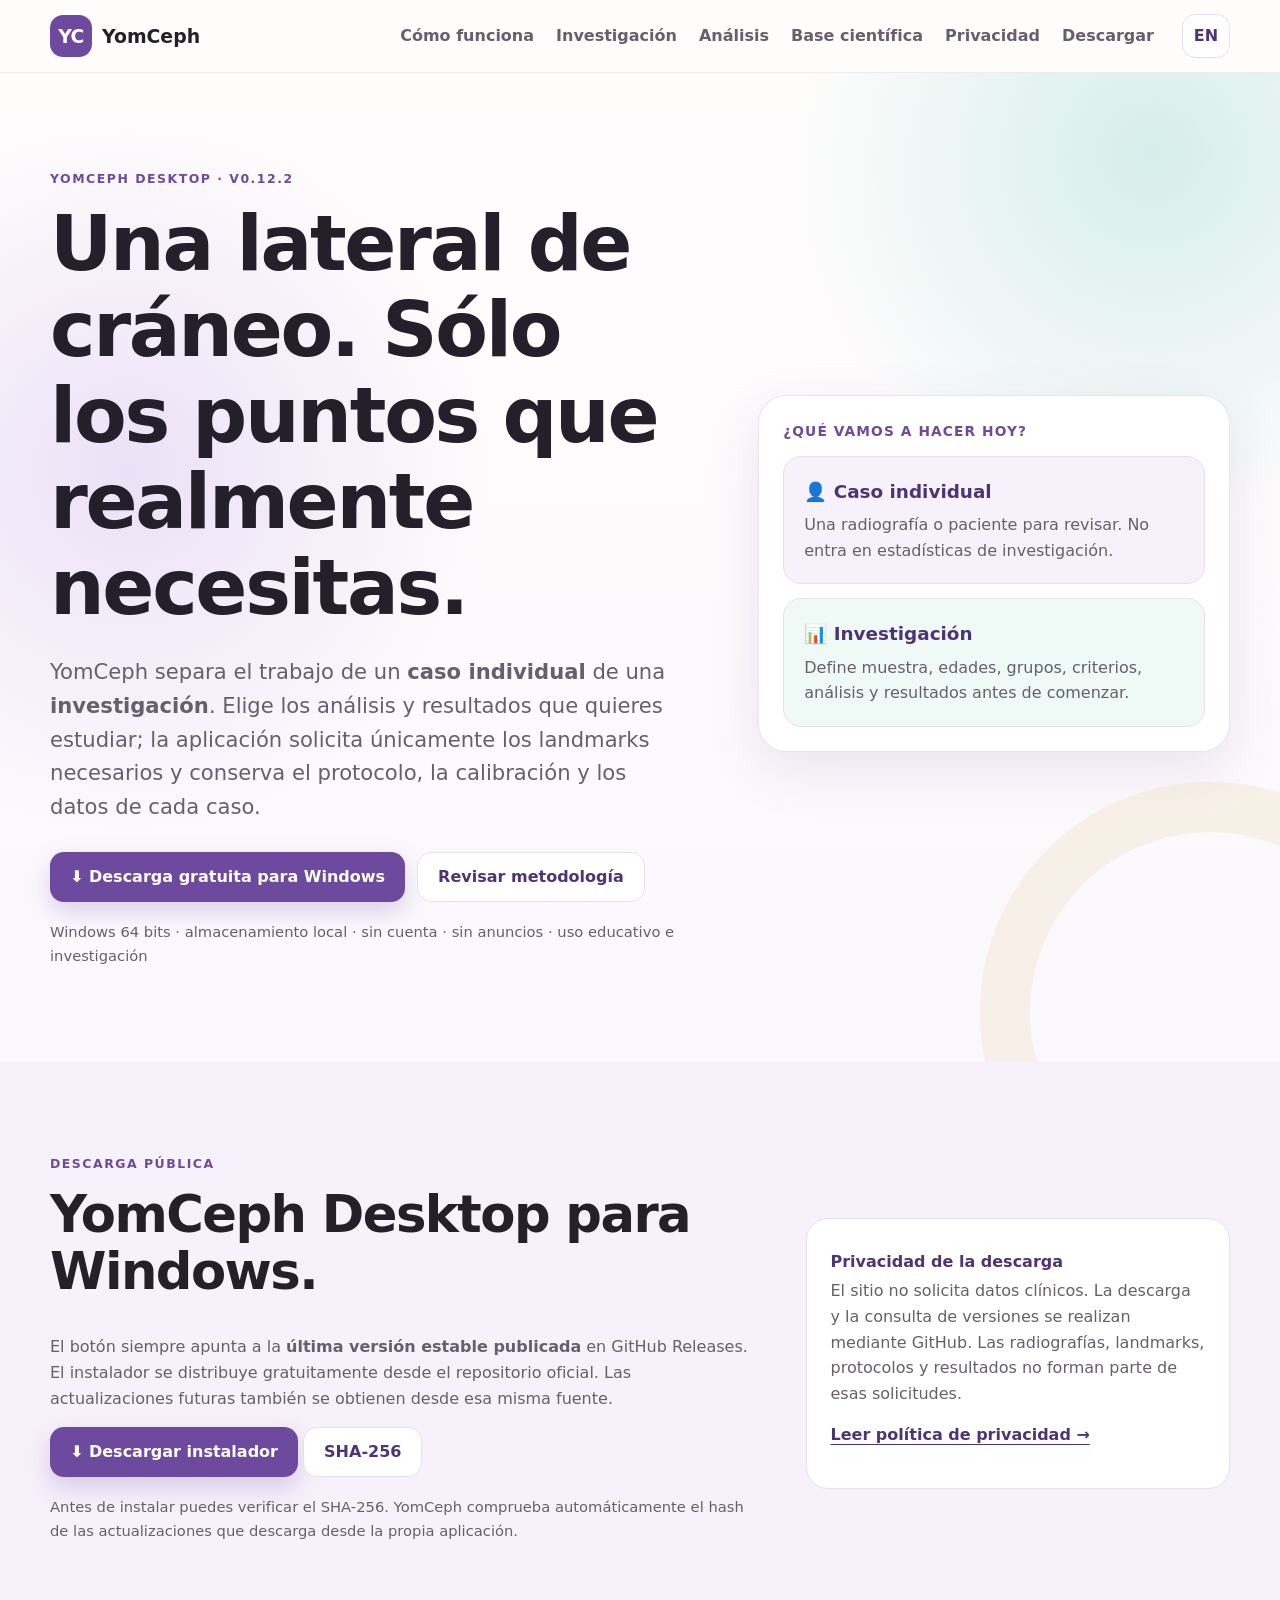
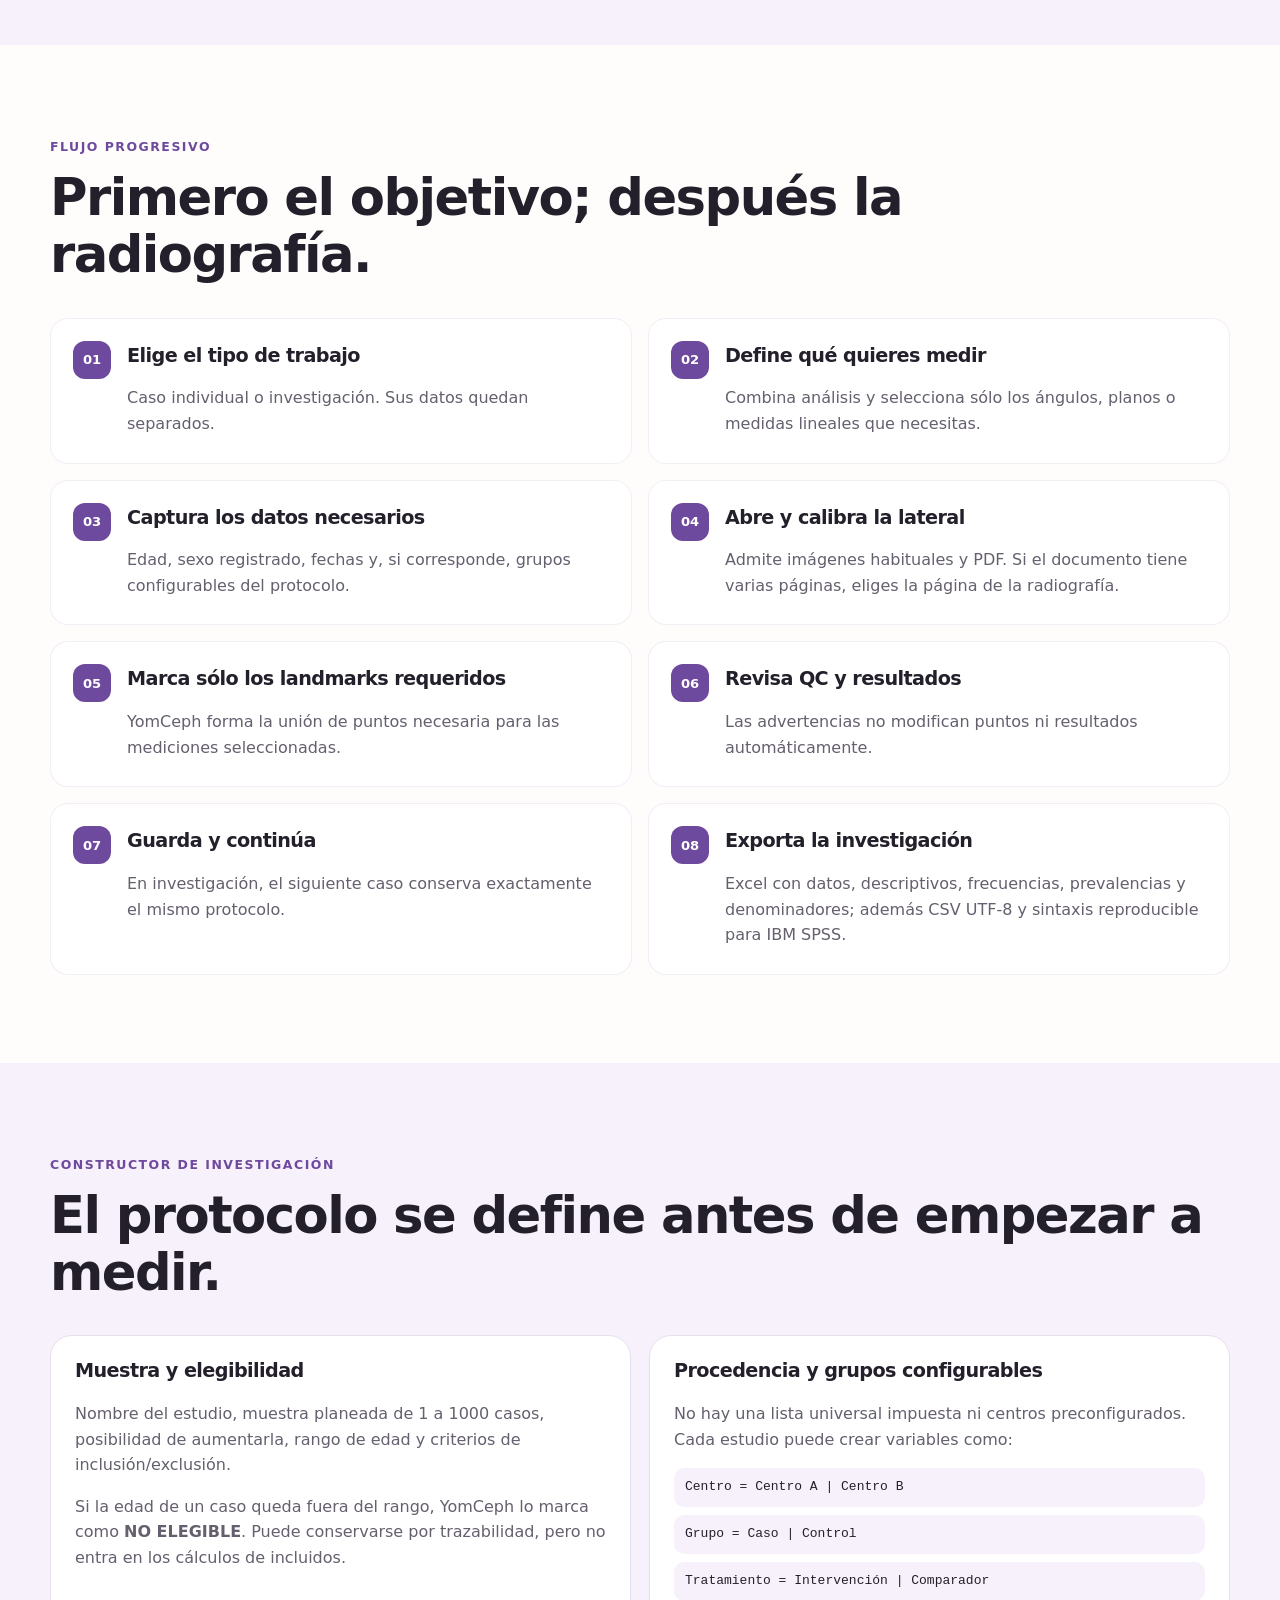
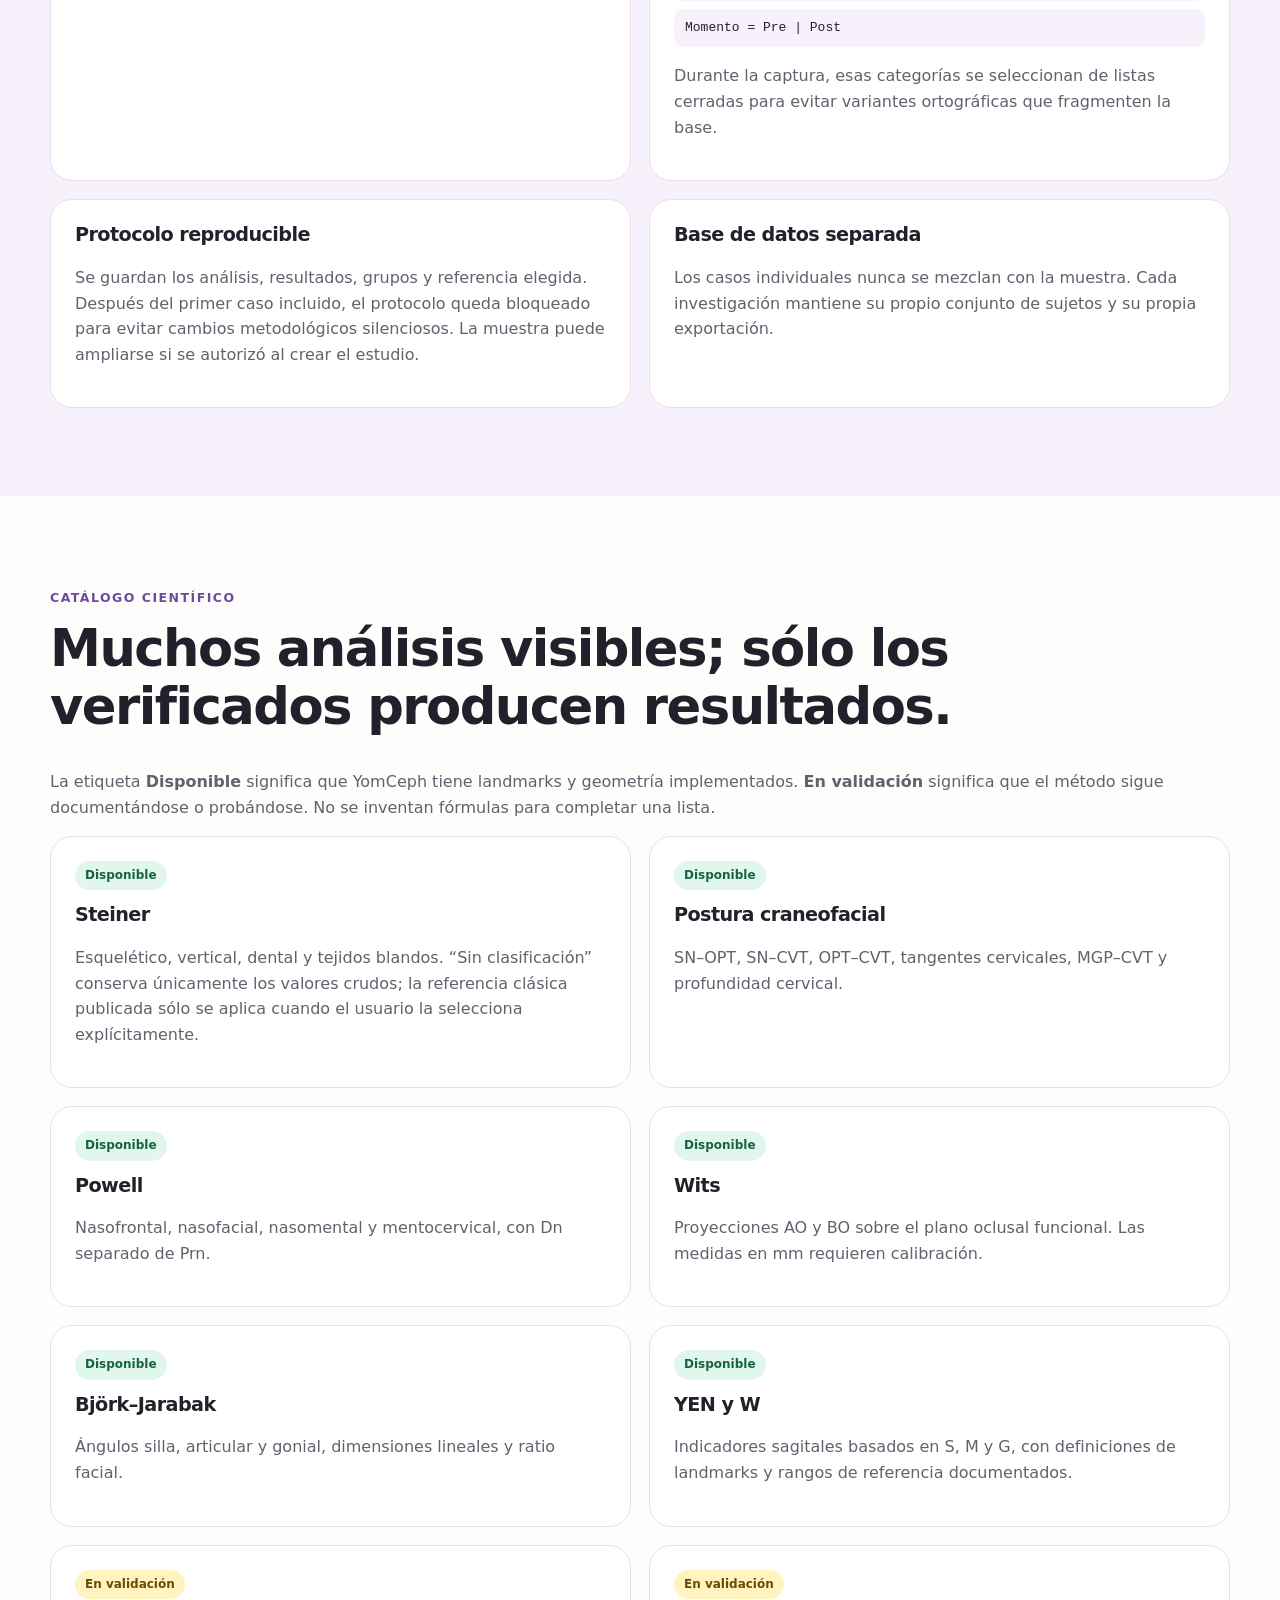
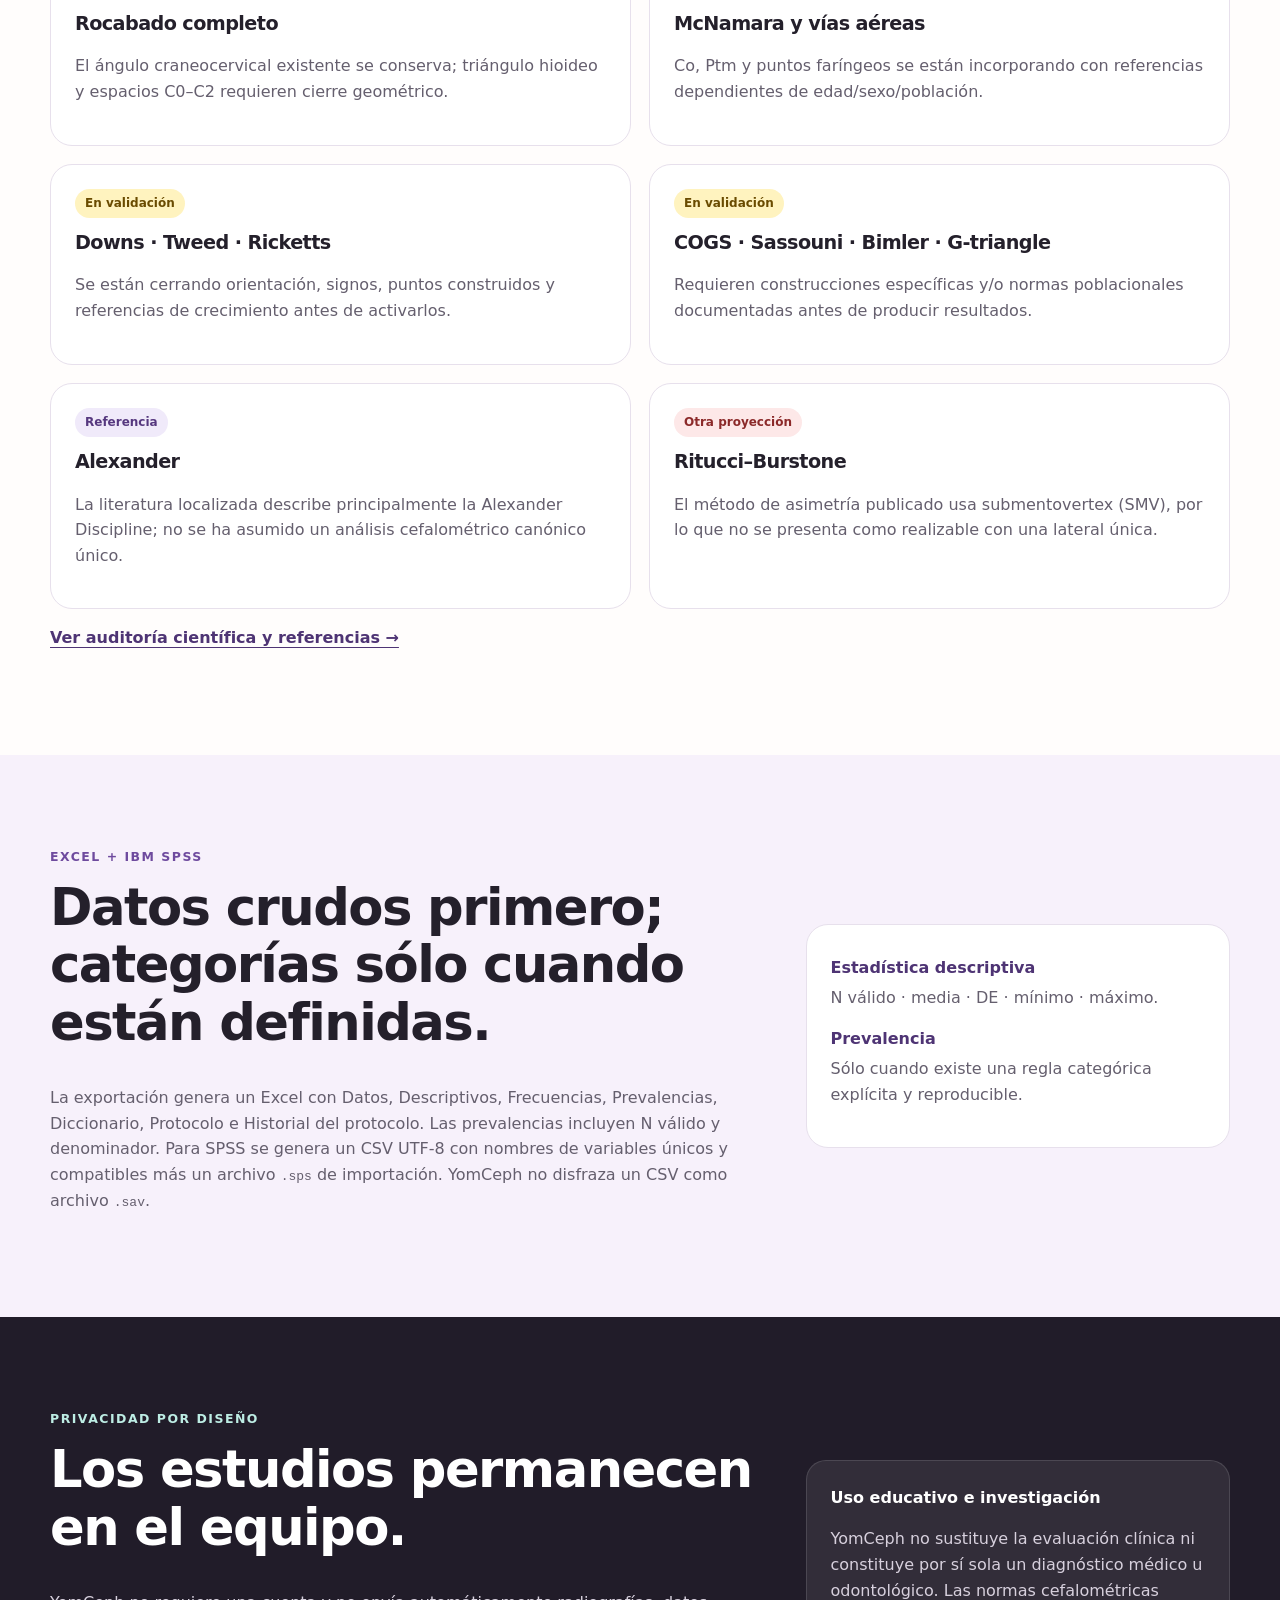
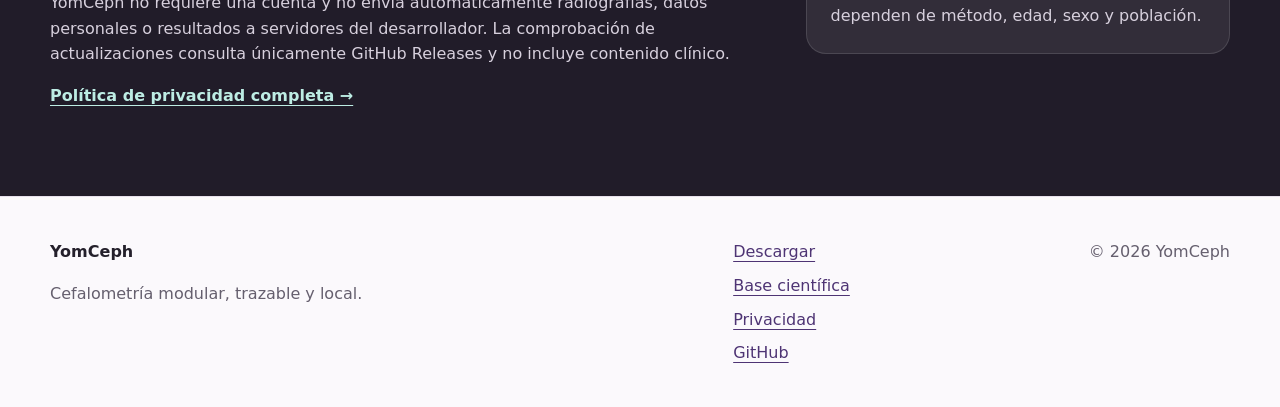
==== commit e6559817: "Actualizar web pública a YomCeph v0.12.2" ====
--- a/website/index.html
+++ b/website/index.html
@@ -32,7 +32,7 @@
     <section id="inicio" class="hero">
       <div class="container hero-grid">
         <div>
-          <span class="eyebrow">YomCeph Desktop · v0.12.1</span>
+          <span class="eyebrow">YomCeph Desktop · v0.12.2</span>
           <h1>Una lateral de cráneo. Sólo los puntos que realmente necesitas.</h1>
           <p class="hero-copy">YomCeph separa el trabajo de un <strong>caso individual</strong> de una <strong>investigación</strong>. Elige los análisis y resultados que quieres estudiar; la aplicación solicita únicamente los landmarks necesarios y conserva el protocolo, la calibración y los datos de cada caso.</p>
           <div class="hero-actions">
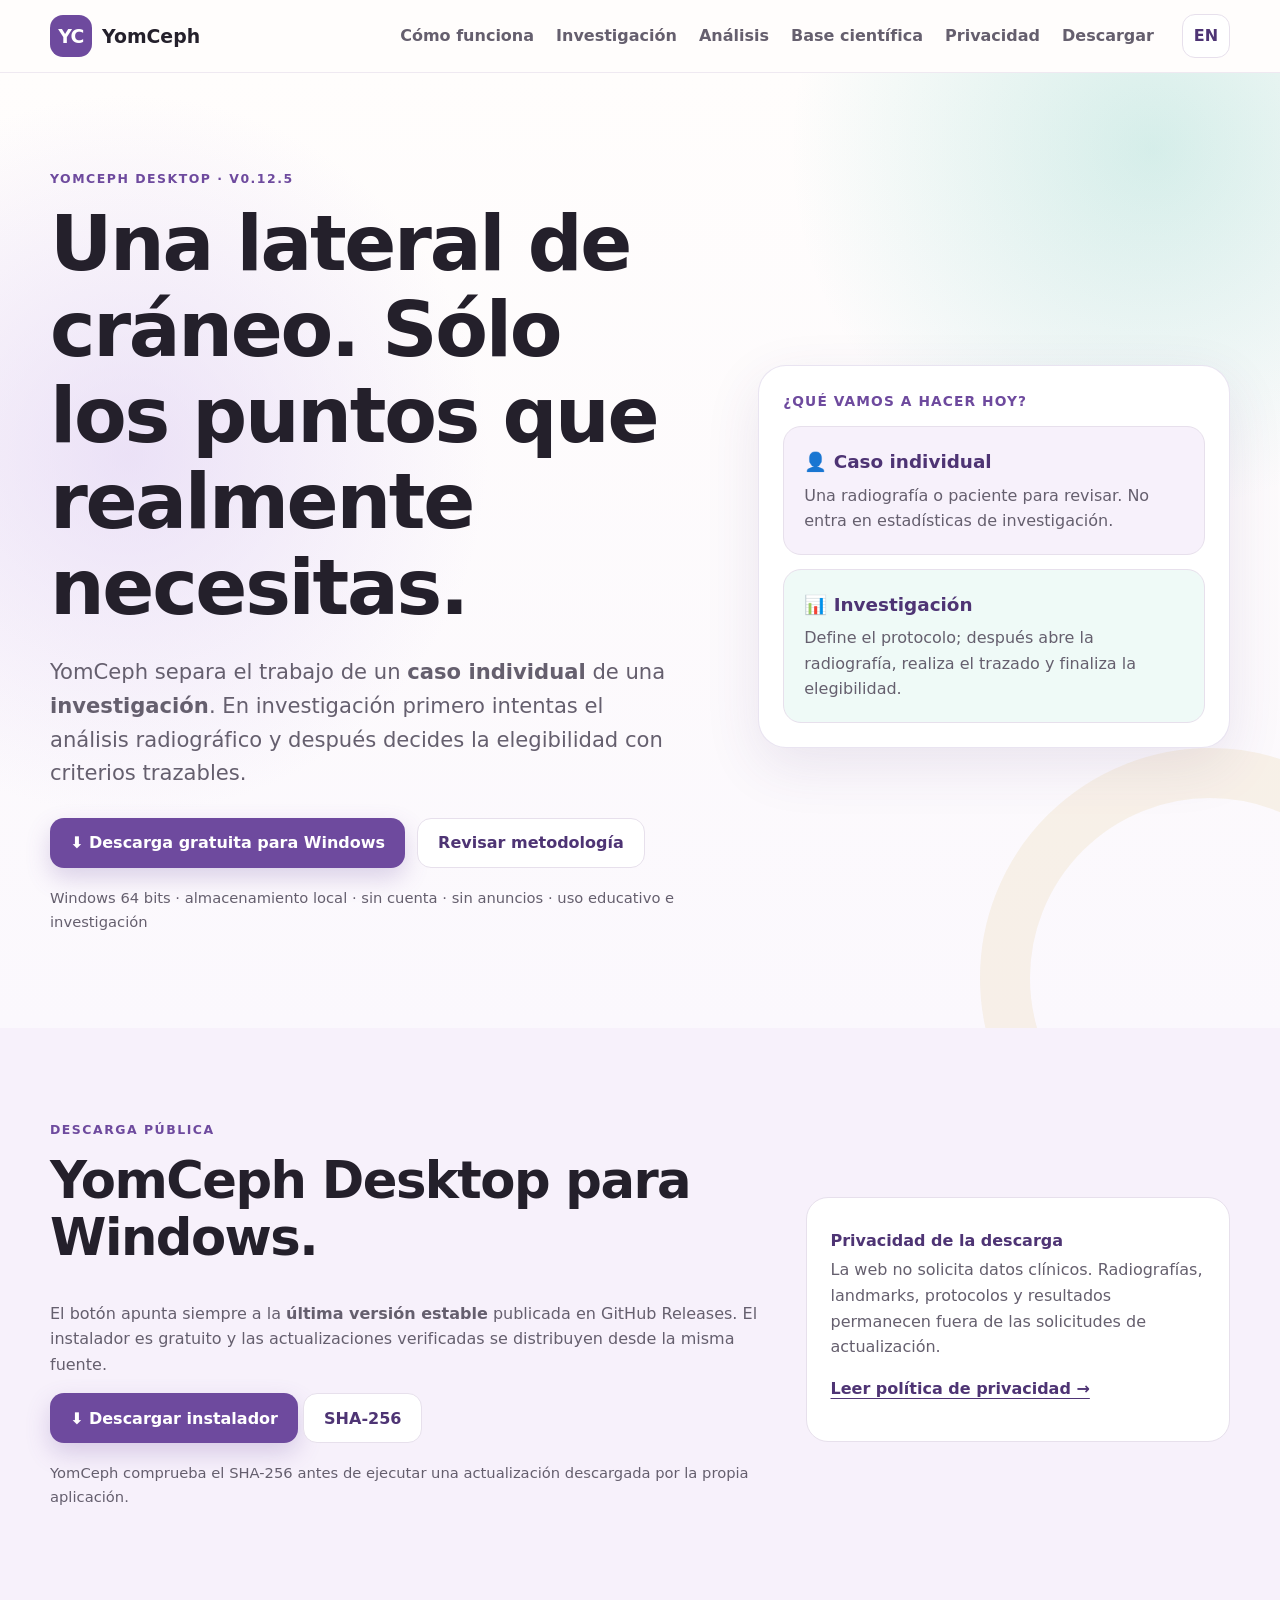
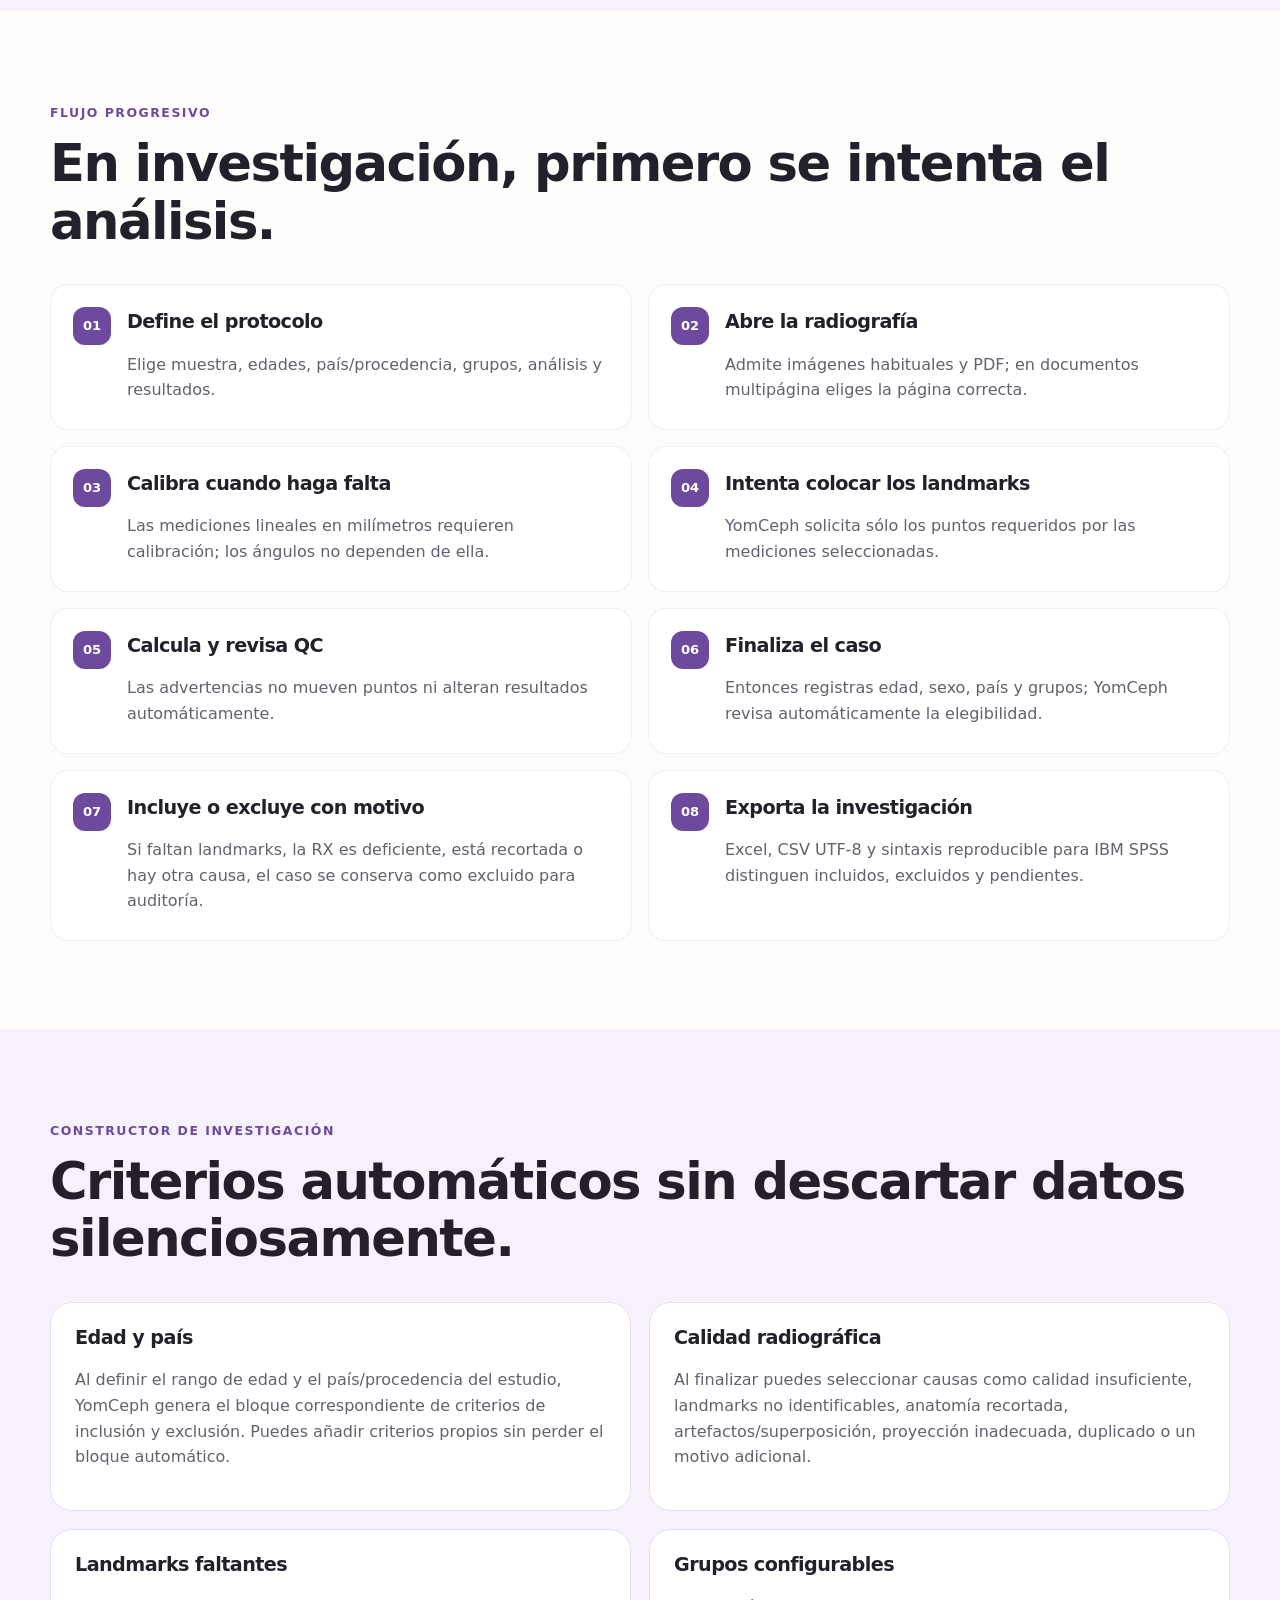
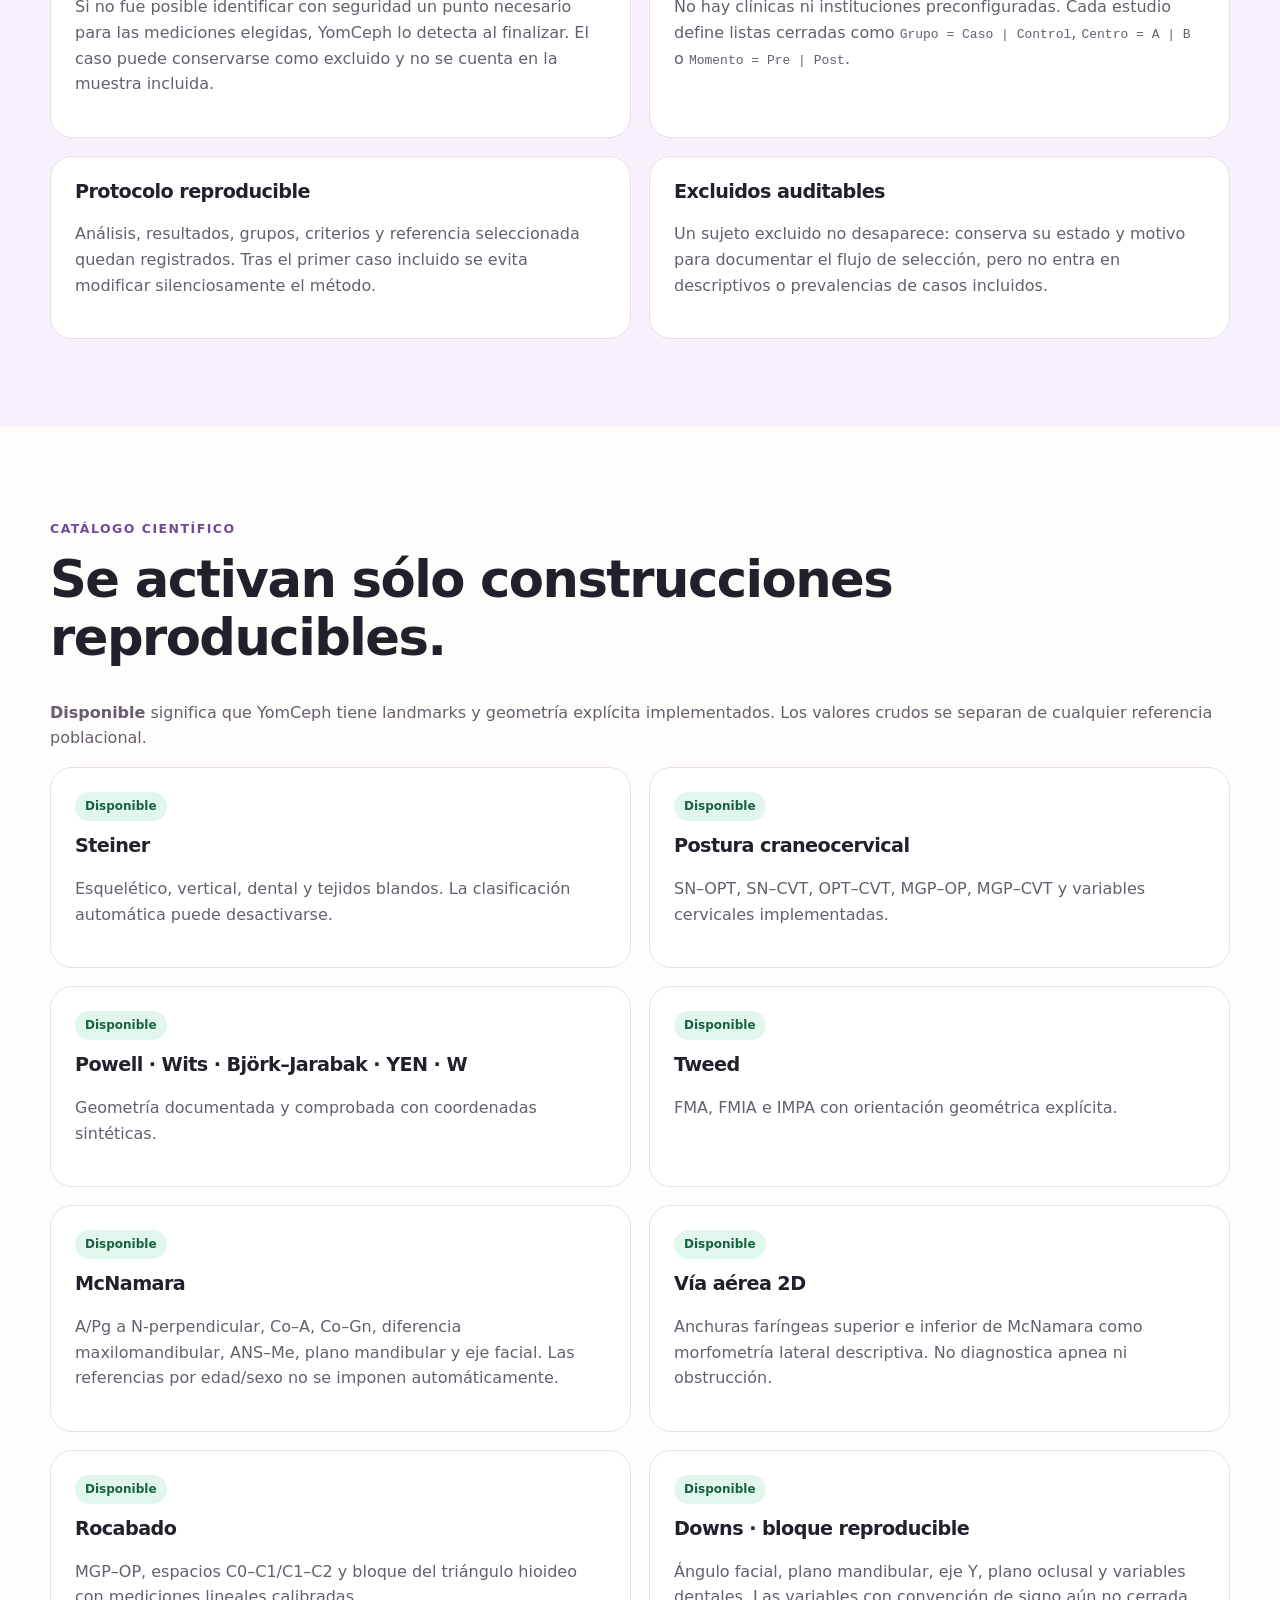
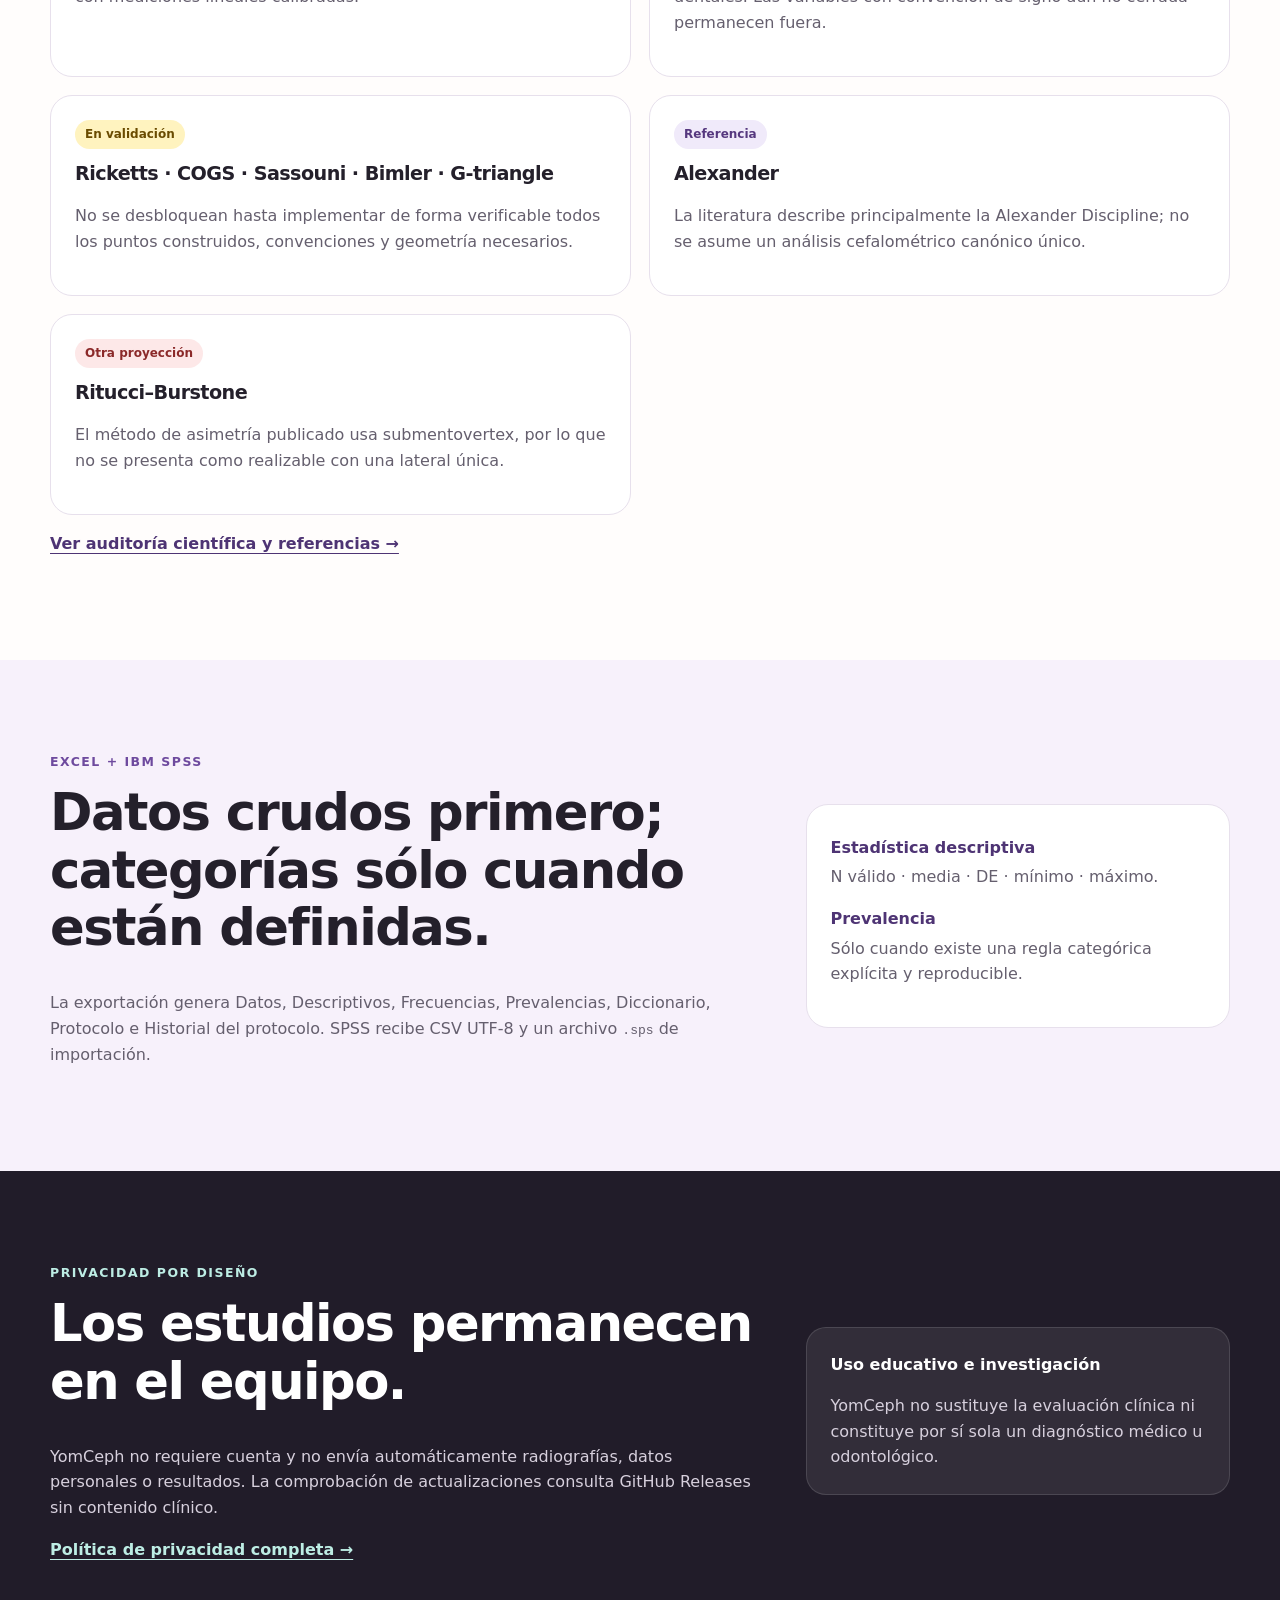
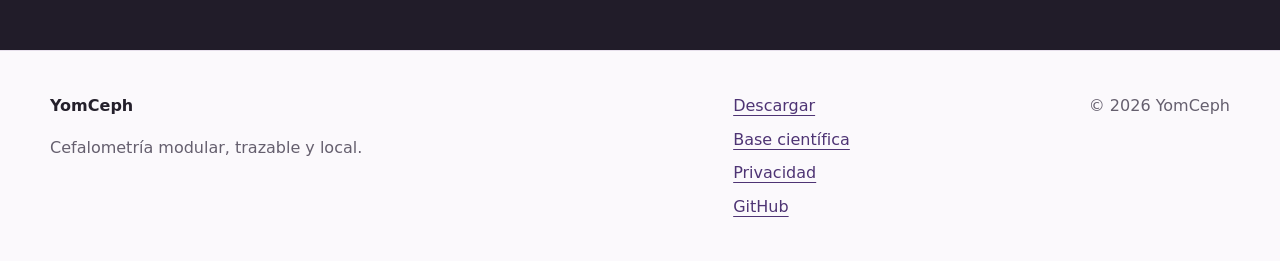
==== commit 6cc851fc: "Actualizar web con flujo de investigación post-trazado v0.12.5" ====
--- a/website/index.html
+++ b/website/index.html
@@ -17,12 +17,7 @@
     <div class="container nav-wrap">
       <a class="brand" href="#inicio" aria-label="YomCeph, inicio"><span class="brand-mark" aria-hidden="true">YC</span><span>YomCeph</span></a>
       <nav class="main-nav" aria-label="Navegación principal">
-        <a href="#flujo">Cómo funciona</a>
-        <a href="#investigacion">Investigación</a>
-        <a href="#analisis">Análisis</a>
-        <a href="science.html">Base científica</a>
-        <a href="privacy.html">Privacidad</a>
-        <a href="#descargar" data-yomceph-download>Descargar</a>
+        <a href="#flujo">Cómo funciona</a><a href="#investigacion">Investigación</a><a href="#analisis">Análisis</a><a href="science.html">Base científica</a><a href="privacy.html">Privacidad</a><a data-yomceph-download href="https://github.com/yomismtz/Cefalometria-/releases/latest/download/YomCeph_Desktop_Setup.exe">Descargar</a>
       </nav>
       <button id="language-toggle" class="language-button" type="button" aria-label="Cambiar idioma">EN</button>
     </div>
@@ -32,111 +27,66 @@
     <section id="inicio" class="hero">
       <div class="container hero-grid">
         <div>
-          <span class="eyebrow">YomCeph Desktop · v0.12.2</span>
+          <span class="eyebrow">YomCeph Desktop · v0.12.5</span>
           <h1>Una lateral de cráneo. Sólo los puntos que realmente necesitas.</h1>
-          <p class="hero-copy">YomCeph separa el trabajo de un <strong>caso individual</strong> de una <strong>investigación</strong>. Elige los análisis y resultados que quieres estudiar; la aplicación solicita únicamente los landmarks necesarios y conserva el protocolo, la calibración y los datos de cada caso.</p>
-          <div class="hero-actions">
-            <a class="button primary" data-yomceph-download href="https://github.com/yomismtz/-ngulos-cefalometricos/releases/latest/download/YomCeph_Desktop_Setup.exe">⬇ Descarga gratuita para Windows</a>
-            <a class="button secondary" href="science.html">Revisar metodología</a>
-          </div>
+          <p class="hero-copy">YomCeph separa el trabajo de un <strong>caso individual</strong> de una <strong>investigación</strong>. En investigación primero intentas el análisis radiográfico y después decides la elegibilidad con criterios trazables.</p>
+          <div class="hero-actions"><a class="button primary" data-yomceph-download href="https://github.com/yomismtz/Cefalometria-/releases/latest/download/YomCeph_Desktop_Setup.exe">⬇ Descarga gratuita para Windows</a><a class="button secondary" href="science.html">Revisar metodología</a></div>
           <p class="version-note">Windows 64 bits · almacenamiento local · sin cuenta · sin anuncios · uso educativo e investigación</p>
         </div>
         <div class="choice-preview" aria-label="Vista del inicio de YomCeph">
           <p class="mini-kicker">¿Qué vamos a hacer hoy?</p>
           <article><strong>👤 Caso individual</strong><span>Una radiografía o paciente para revisar. No entra en estadísticas de investigación.</span></article>
-          <article><strong>📊 Investigación</strong><span>Define muestra, edades, grupos, criterios, análisis y resultados antes de comenzar.</span></article>
+          <article><strong>📊 Investigación</strong><span>Define el protocolo; después abre la radiografía, realiza el trazado y finaliza la elegibilidad.</span></article>
         </div>
       </div>
     </section>
 
     <section id="descargar" class="section soft-section">
       <div class="container notice-grid export-grid">
-        <div>
-          <span class="eyebrow">Descarga pública</span>
-          <h2>YomCeph Desktop para Windows.</h2>
-          <p>El botón siempre apunta a la <strong>última versión estable publicada</strong> en GitHub Releases. El instalador se distribuye gratuitamente desde el repositorio oficial. Las actualizaciones futuras también se obtienen desde esa misma fuente.</p>
-          <p>
-            <a class="button primary" data-yomceph-download href="https://github.com/yomismtz/-ngulos-cefalometricos/releases/latest/download/YomCeph_Desktop_Setup.exe">⬇ Descargar instalador</a>
-            <a class="button secondary" href="https://github.com/yomismtz/-ngulos-cefalometricos/releases/latest/download/YomCeph_Desktop_Setup.exe.sha256">SHA-256</a>
-          </p>
-          <p class="version-note">Antes de instalar puedes verificar el SHA-256. YomCeph comprueba automáticamente el hash de las actualizaciones que descarga desde la propia aplicación.</p>
-        </div>
-        <aside class="stat-card">
-          <strong>Privacidad de la descarga</strong>
-          <p>El sitio no solicita datos clínicos. La descarga y la consulta de versiones se realizan mediante GitHub. Las radiografías, landmarks, protocolos y resultados no forman parte de esas solicitudes.</p>
-          <p><a class="text-link dark-link" href="privacy.html">Leer política de privacidad →</a></p>
-        </aside>
+        <div><span class="eyebrow">Descarga pública</span><h2>YomCeph Desktop para Windows.</h2><p>El botón apunta siempre a la <strong>última versión estable</strong> publicada en GitHub Releases. El instalador es gratuito y las actualizaciones verificadas se distribuyen desde la misma fuente.</p><p><a class="button primary" data-yomceph-download href="https://github.com/yomismtz/Cefalometria-/releases/latest/download/YomCeph_Desktop_Setup.exe">⬇ Descargar instalador</a> <a class="button secondary" href="https://github.com/yomismtz/Cefalometria-/releases/latest/download/YomCeph_Desktop_Setup.exe.sha256">SHA-256</a></p><p class="version-note">YomCeph comprueba el SHA-256 antes de ejecutar una actualización descargada por la propia aplicación.</p></div>
+        <aside class="stat-card"><strong>Privacidad de la descarga</strong><p>La web no solicita datos clínicos. Radiografías, landmarks, protocolos y resultados permanecen fuera de las solicitudes de actualización.</p><p><a class="text-link dark-link" href="privacy.html">Leer política de privacidad →</a></p></aside>
       </div>
     </section>
 
-    <section id="flujo" class="section">
-      <div class="container">
-        <span class="eyebrow">Flujo progresivo</span>
-        <h2>Primero el objetivo; después la radiografía.</h2>
-        <div class="steps-grid">
-          <article><span>01</span><h3>Elige el tipo de trabajo</h3><p>Caso individual o investigación. Sus datos quedan separados.</p></article>
-          <article><span>02</span><h3>Define qué quieres medir</h3><p>Combina análisis y selecciona sólo los ángulos, planos o medidas lineales que necesitas.</p></article>
-          <article><span>03</span><h3>Captura los datos necesarios</h3><p>Edad, sexo registrado, fechas y, si corresponde, grupos configurables del protocolo.</p></article>
-          <article><span>04</span><h3>Abre y calibra la lateral</h3><p>Admite imágenes habituales y PDF. Si el documento tiene varias páginas, eliges la página de la radiografía.</p></article>
-          <article><span>05</span><h3>Marca sólo los landmarks requeridos</h3><p>YomCeph forma la unión de puntos necesaria para las mediciones seleccionadas.</p></article>
-          <article><span>06</span><h3>Revisa QC y resultados</h3><p>Las advertencias no modifican puntos ni resultados automáticamente.</p></article>
-          <article><span>07</span><h3>Guarda y continúa</h3><p>En investigación, el siguiente caso conserva exactamente el mismo protocolo.</p></article>
-          <article><span>08</span><h3>Exporta la investigación</h3><p>Excel con datos, descriptivos, frecuencias, prevalencias y denominadores; además CSV UTF-8 y sintaxis reproducible para IBM SPSS.</p></article>
-        </div>
-      </div>
-    </section>
+    <section id="flujo" class="section"><div class="container"><span class="eyebrow">Flujo progresivo</span><h2>En investigación, primero se intenta el análisis.</h2><div class="steps-grid">
+      <article><span>01</span><h3>Define el protocolo</h3><p>Elige muestra, edades, país/procedencia, grupos, análisis y resultados.</p></article>
+      <article><span>02</span><h3>Abre la radiografía</h3><p>Admite imágenes habituales y PDF; en documentos multipágina eliges la página correcta.</p></article>
+      <article><span>03</span><h3>Calibra cuando haga falta</h3><p>Las mediciones lineales en milímetros requieren calibración; los ángulos no dependen de ella.</p></article>
+      <article><span>04</span><h3>Intenta colocar los landmarks</h3><p>YomCeph solicita sólo los puntos requeridos por las mediciones seleccionadas.</p></article>
+      <article><span>05</span><h3>Calcula y revisa QC</h3><p>Las advertencias no mueven puntos ni alteran resultados automáticamente.</p></article>
+      <article><span>06</span><h3>Finaliza el caso</h3><p>Entonces registras edad, sexo, país y grupos; YomCeph revisa automáticamente la elegibilidad.</p></article>
+      <article><span>07</span><h3>Incluye o excluye con motivo</h3><p>Si faltan landmarks, la RX es deficiente, está recortada o hay otra causa, el caso se conserva como excluido para auditoría.</p></article>
+      <article><span>08</span><h3>Exporta la investigación</h3><p>Excel, CSV UTF-8 y sintaxis reproducible para IBM SPSS distinguen incluidos, excluidos y pendientes.</p></article>
+    </div></div></section>
 
-    <section id="investigacion" class="section soft-section">
-      <div class="container">
-        <span class="eyebrow">Constructor de investigación</span>
-        <h2>El protocolo se define antes de empezar a medir.</h2>
-        <div class="research-grid">
-          <div class="protocol-card"><h3>Muestra y elegibilidad</h3><p>Nombre del estudio, muestra planeada de 1 a 1000 casos, posibilidad de aumentarla, rango de edad y criterios de inclusión/exclusión.</p><p>Si la edad de un caso queda fuera del rango, YomCeph lo marca como <strong>NO ELEGIBLE</strong>. Puede conservarse por trazabilidad, pero no entra en los cálculos de incluidos.</p></div>
-          <div class="protocol-card"><h3>Procedencia y grupos configurables</h3><p>No hay una lista universal impuesta ni centros preconfigurados. Cada estudio puede crear variables como:</p><div class="code-samples"><code>Centro = Centro A | Centro B</code><code>Grupo = Caso | Control</code><code>Tratamiento = Intervención | Comparador</code><code>Momento = Pre | Post</code></div><p>Durante la captura, esas categorías se seleccionan de listas cerradas para evitar variantes ortográficas que fragmenten la base.</p></div>
-          <div class="protocol-card"><h3>Protocolo reproducible</h3><p>Se guardan los análisis, resultados, grupos y referencia elegida. Después del primer caso incluido, el protocolo queda bloqueado para evitar cambios metodológicos silenciosos. La muestra puede ampliarse si se autorizó al crear el estudio.</p></div>
-          <div class="protocol-card"><h3>Base de datos separada</h3><p>Los casos individuales nunca se mezclan con la muestra. Cada investigación mantiene su propio conjunto de sujetos y su propia exportación.</p></div>
-        </div>
-      </div>
-    </section>
+    <section id="investigacion" class="section soft-section"><div class="container"><span class="eyebrow">Constructor de investigación</span><h2>Criterios automáticos sin descartar datos silenciosamente.</h2><div class="research-grid">
+      <div class="protocol-card"><h3>Edad y país</h3><p>Al definir el rango de edad y el país/procedencia del estudio, YomCeph genera el bloque correspondiente de criterios de inclusión y exclusión. Puedes añadir criterios propios sin perder el bloque automático.</p></div>
+      <div class="protocol-card"><h3>Calidad radiográfica</h3><p>Al finalizar puedes seleccionar causas como calidad insuficiente, landmarks no identificables, anatomía recortada, artefactos/superposición, proyección inadecuada, duplicado o un motivo adicional.</p></div>
+      <div class="protocol-card"><h3>Landmarks faltantes</h3><p>Si no fue posible identificar con seguridad un punto necesario para las mediciones elegidas, YomCeph lo detecta al finalizar. El caso puede conservarse como excluido y no se cuenta en la muestra incluida.</p></div>
+      <div class="protocol-card"><h3>Grupos configurables</h3><p>No hay clínicas ni instituciones preconfiguradas. Cada estudio define listas cerradas como <code>Grupo = Caso | Control</code>, <code>Centro = A | B</code> o <code>Momento = Pre | Post</code>.</p></div>
+      <div class="protocol-card"><h3>Protocolo reproducible</h3><p>Análisis, resultados, grupos, criterios y referencia seleccionada quedan registrados. Tras el primer caso incluido se evita modificar silenciosamente el método.</p></div>
+      <div class="protocol-card"><h3>Excluidos auditables</h3><p>Un sujeto excluido no desaparece: conserva su estado y motivo para documentar el flujo de selección, pero no entra en descriptivos o prevalencias de casos incluidos.</p></div>
+    </div></div></section>
 
-    <section id="analisis" class="section">
-      <div class="container">
-        <span class="eyebrow">Catálogo científico</span>
-        <h2>Muchos análisis visibles; sólo los verificados producen resultados.</h2>
-        <p class="section-lead">La etiqueta <strong>Disponible</strong> significa que YomCeph tiene landmarks y geometría implementados. <strong>En validación</strong> significa que el método sigue documentándose o probándose. No se inventan fórmulas para completar una lista.</p>
-        <div class="analysis-grid">
-          <article><span class="status active">Disponible</span><h3>Steiner</h3><p>Esquelético, vertical, dental y tejidos blandos. “Sin clasificación” conserva únicamente los valores crudos; la referencia clásica publicada sólo se aplica cuando el usuario la selecciona explícitamente.</p></article>
-          <article><span class="status active">Disponible</span><h3>Postura craneofacial</h3><p>SN–OPT, SN–CVT, OPT–CVT, tangentes cervicales, MGP–CVT y profundidad cervical.</p></article>
-          <article><span class="status active">Disponible</span><h3>Powell</h3><p>Nasofrontal, nasofacial, nasomental y mentocervical, con Dn separado de Prn.</p></article>
-          <article><span class="status active">Disponible</span><h3>Wits</h3><p>Proyecciones AO y BO sobre el plano oclusal funcional. Las medidas en mm requieren calibración.</p></article>
-          <article><span class="status active">Disponible</span><h3>Björk–Jarabak</h3><p>Ángulos silla, articular y gonial, dimensiones lineales y ratio facial.</p></article>
-          <article><span class="status active">Disponible</span><h3>YEN y W</h3><p>Indicadores sagitales basados en S, M y G, con definiciones de landmarks y rangos de referencia documentados.</p></article>
-          <article><span class="status validating">En validación</span><h3>Rocabado completo</h3><p>El ángulo craneocervical existente se conserva; triángulo hioideo y espacios C0–C2 requieren cierre geométrico.</p></article>
-          <article><span class="status validating">En validación</span><h3>McNamara y vías aéreas</h3><p>Co, Ptm y puntos faríngeos se están incorporando con referencias dependientes de edad/sexo/población.</p></article>
-          <article><span class="status validating">En validación</span><h3>Downs · Tweed · Ricketts</h3><p>Se están cerrando orientación, signos, puntos construidos y referencias de crecimiento antes de activarlos.</p></article>
-          <article><span class="status validating">En validación</span><h3>COGS · Sassouni · Bimler · G-triangle</h3><p>Requieren construcciones específicas y/o normas poblacionales documentadas antes de producir resultados.</p></article>
-          <article><span class="status reference">Referencia</span><h3>Alexander</h3><p>La literatura localizada describe principalmente la Alexander Discipline; no se ha asumido un análisis cefalométrico canónico único.</p></article>
-          <article><span class="status projection">Otra proyección</span><h3>Ritucci–Burstone</h3><p>El método de asimetría publicado usa submentovertex (SMV), por lo que no se presenta como realizable con una lateral única.</p></article>
-        </div>
-        <p><a class="text-link dark-link" href="science.html">Ver auditoría científica y referencias →</a></p>
-      </div>
-    </section>
+    <section id="analisis" class="section"><div class="container"><span class="eyebrow">Catálogo científico</span><h2>Se activan sólo construcciones reproducibles.</h2><p class="section-lead"><strong>Disponible</strong> significa que YomCeph tiene landmarks y geometría explícita implementados. Los valores crudos se separan de cualquier referencia poblacional.</p><div class="analysis-grid">
+      <article><span class="status active">Disponible</span><h3>Steiner</h3><p>Esquelético, vertical, dental y tejidos blandos. La clasificación automática puede desactivarse.</p></article>
+      <article><span class="status active">Disponible</span><h3>Postura craneocervical</h3><p>SN–OPT, SN–CVT, OPT–CVT, MGP–OP, MGP–CVT y variables cervicales implementadas.</p></article>
+      <article><span class="status active">Disponible</span><h3>Powell · Wits · Björk–Jarabak · YEN · W</h3><p>Geometría documentada y comprobada con coordenadas sintéticas.</p></article>
+      <article><span class="status active">Disponible</span><h3>Tweed</h3><p>FMA, FMIA e IMPA con orientación geométrica explícita.</p></article>
+      <article><span class="status active">Disponible</span><h3>McNamara</h3><p>A/Pg a N-perpendicular, Co–A, Co–Gn, diferencia maxilomandibular, ANS–Me, plano mandibular y eje facial. Las referencias por edad/sexo no se imponen automáticamente.</p></article>
+      <article><span class="status active">Disponible</span><h3>Vía aérea 2D</h3><p>Anchuras faríngeas superior e inferior de McNamara como morfometría lateral descriptiva. No diagnostica apnea ni obstrucción.</p></article>
+      <article><span class="status active">Disponible</span><h3>Rocabado</h3><p>MGP–OP, espacios C0–C1/C1–C2 y bloque del triángulo hioideo con mediciones lineales calibradas.</p></article>
+      <article><span class="status active">Disponible</span><h3>Downs · bloque reproducible</h3><p>Ángulo facial, plano mandibular, eje Y, plano oclusal y variables dentales. Las variables con convención de signo aún no cerrada permanecen fuera.</p></article>
+      <article><span class="status validating">En validación</span><h3>Ricketts · COGS · Sassouni · Bimler · G-triangle</h3><p>No se desbloquean hasta implementar de forma verificable todos los puntos construidos, convenciones y geometría necesarios.</p></article>
+      <article><span class="status reference">Referencia</span><h3>Alexander</h3><p>La literatura describe principalmente la Alexander Discipline; no se asume un análisis cefalométrico canónico único.</p></article>
+      <article><span class="status projection">Otra proyección</span><h3>Ritucci–Burstone</h3><p>El método de asimetría publicado usa submentovertex, por lo que no se presenta como realizable con una lateral única.</p></article>
+    </div><p><a class="text-link dark-link" href="science.html">Ver auditoría científica y referencias →</a></p></div></section>
 
-    <section class="section soft-section">
-      <div class="container notice-grid export-grid">
-        <div><span class="eyebrow">Excel + IBM SPSS</span><h2>Datos crudos primero; categorías sólo cuando están definidas.</h2><p>La exportación genera un Excel con Datos, Descriptivos, Frecuencias, Prevalencias, Diccionario, Protocolo e Historial del protocolo. Las prevalencias incluyen N válido y denominador. Para SPSS se genera un CSV UTF-8 con nombres de variables únicos y compatibles más un archivo <code>.sps</code> de importación. YomCeph no disfraza un CSV como archivo <code>.sav</code>.</p></div>
-        <aside class="stat-card"><strong>Estadística descriptiva</strong><p>N válido · media · DE · mínimo · máximo.</p><strong>Prevalencia</strong><p>Sólo cuando existe una regla categórica explícita y reproducible.</p></aside>
-      </div>
-    </section>
+    <section class="section soft-section"><div class="container notice-grid export-grid"><div><span class="eyebrow">Excel + IBM SPSS</span><h2>Datos crudos primero; categorías sólo cuando están definidas.</h2><p>La exportación genera Datos, Descriptivos, Frecuencias, Prevalencias, Diccionario, Protocolo e Historial del protocolo. SPSS recibe CSV UTF-8 y un archivo <code>.sps</code> de importación.</p></div><aside class="stat-card"><strong>Estadística descriptiva</strong><p>N válido · media · DE · mínimo · máximo.</p><strong>Prevalencia</strong><p>Sólo cuando existe una regla categórica explícita y reproducible.</p></aside></div></section>
 
-    <section class="section notice-section">
-      <div class="container notice-grid">
-        <div><span class="eyebrow">Privacidad por diseño</span><h2>Los estudios permanecen en el equipo.</h2><p>YomCeph no requiere una cuenta y no envía automáticamente radiografías, datos personales o resultados a servidores del desarrollador. La comprobación de actualizaciones consulta únicamente GitHub Releases y no incluye contenido clínico.</p><a class="text-link" href="privacy.html">Política de privacidad completa →</a></div>
-        <aside class="medical-note"><strong>Uso educativo e investigación</strong><p>YomCeph no sustituye la evaluación clínica ni constituye por sí sola un diagnóstico médico u odontológico. Las normas cefalométricas dependen de método, edad, sexo y población.</p></aside>
-      </div>
-    </section>
+    <section class="section notice-section"><div class="container notice-grid"><div><span class="eyebrow">Privacidad por diseño</span><h2>Los estudios permanecen en el equipo.</h2><p>YomCeph no requiere cuenta y no envía automáticamente radiografías, datos personales o resultados. La comprobación de actualizaciones consulta GitHub Releases sin contenido clínico.</p><a class="text-link" href="privacy.html">Política de privacidad completa →</a></div><aside class="medical-note"><strong>Uso educativo e investigación</strong><p>YomCeph no sustituye la evaluación clínica ni constituye por sí sola un diagnóstico médico u odontológico.</p></aside></div></section>
   </main>
 
-  <footer class="site-footer"><div class="container footer-grid"><div><strong>YomCeph</strong><p>Cefalometría modular, trazable y local.</p></div><div><a href="#descargar">Descargar</a><a href="science.html">Base científica</a><a href="privacy.html">Privacidad</a><a href="https://github.com/yomismtz/-ngulos-cefalometricos" rel="noopener">GitHub</a></div><p class="copyright">© 2026 YomCeph</p></div></footer>
+  <footer class="site-footer"><div class="container footer-grid"><div><strong>YomCeph</strong><p>Cefalometría modular, trazable y local.</p></div><div><a href="#descargar">Descargar</a><a href="science.html">Base científica</a><a href="privacy.html">Privacidad</a><a href="https://github.com/yomismtz/Cefalometria-" rel="noopener">GitHub</a></div><p class="copyright">© 2026 YomCeph</p></div></footer>
 </body>
 </html>
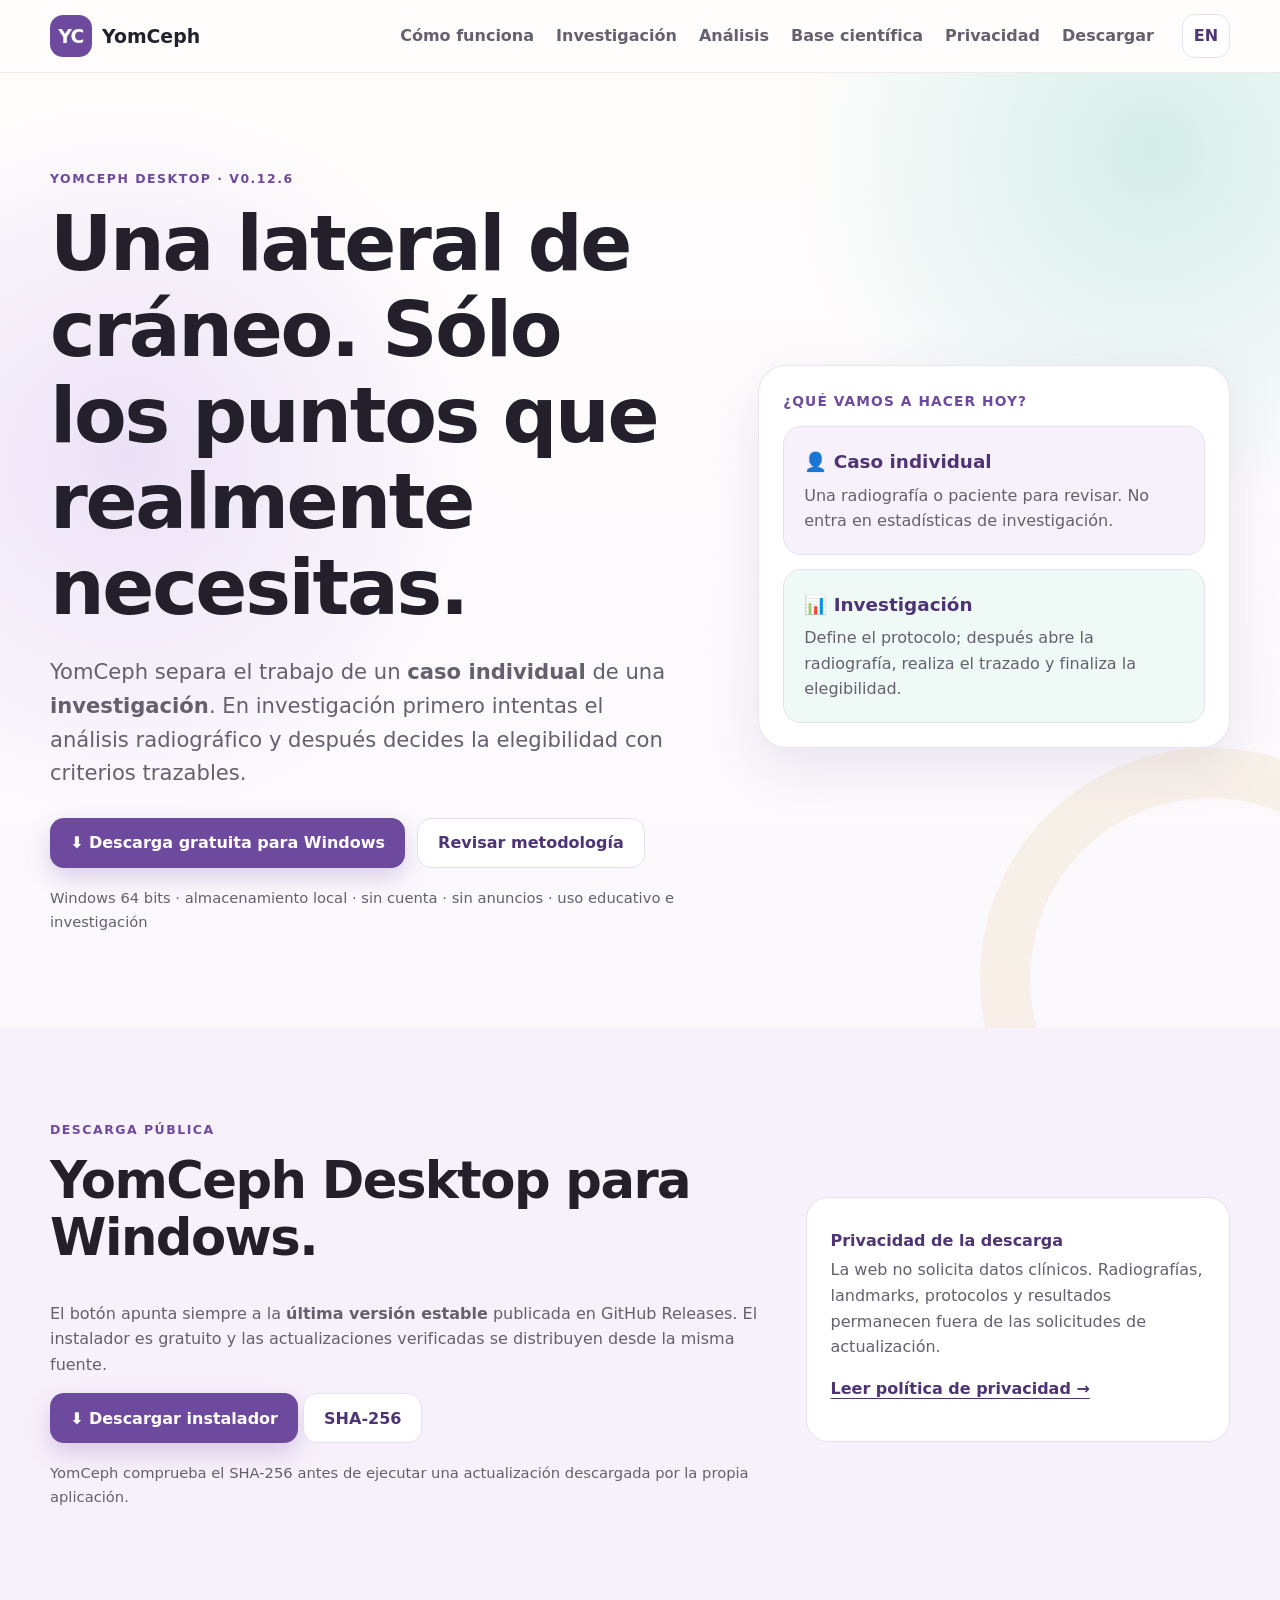
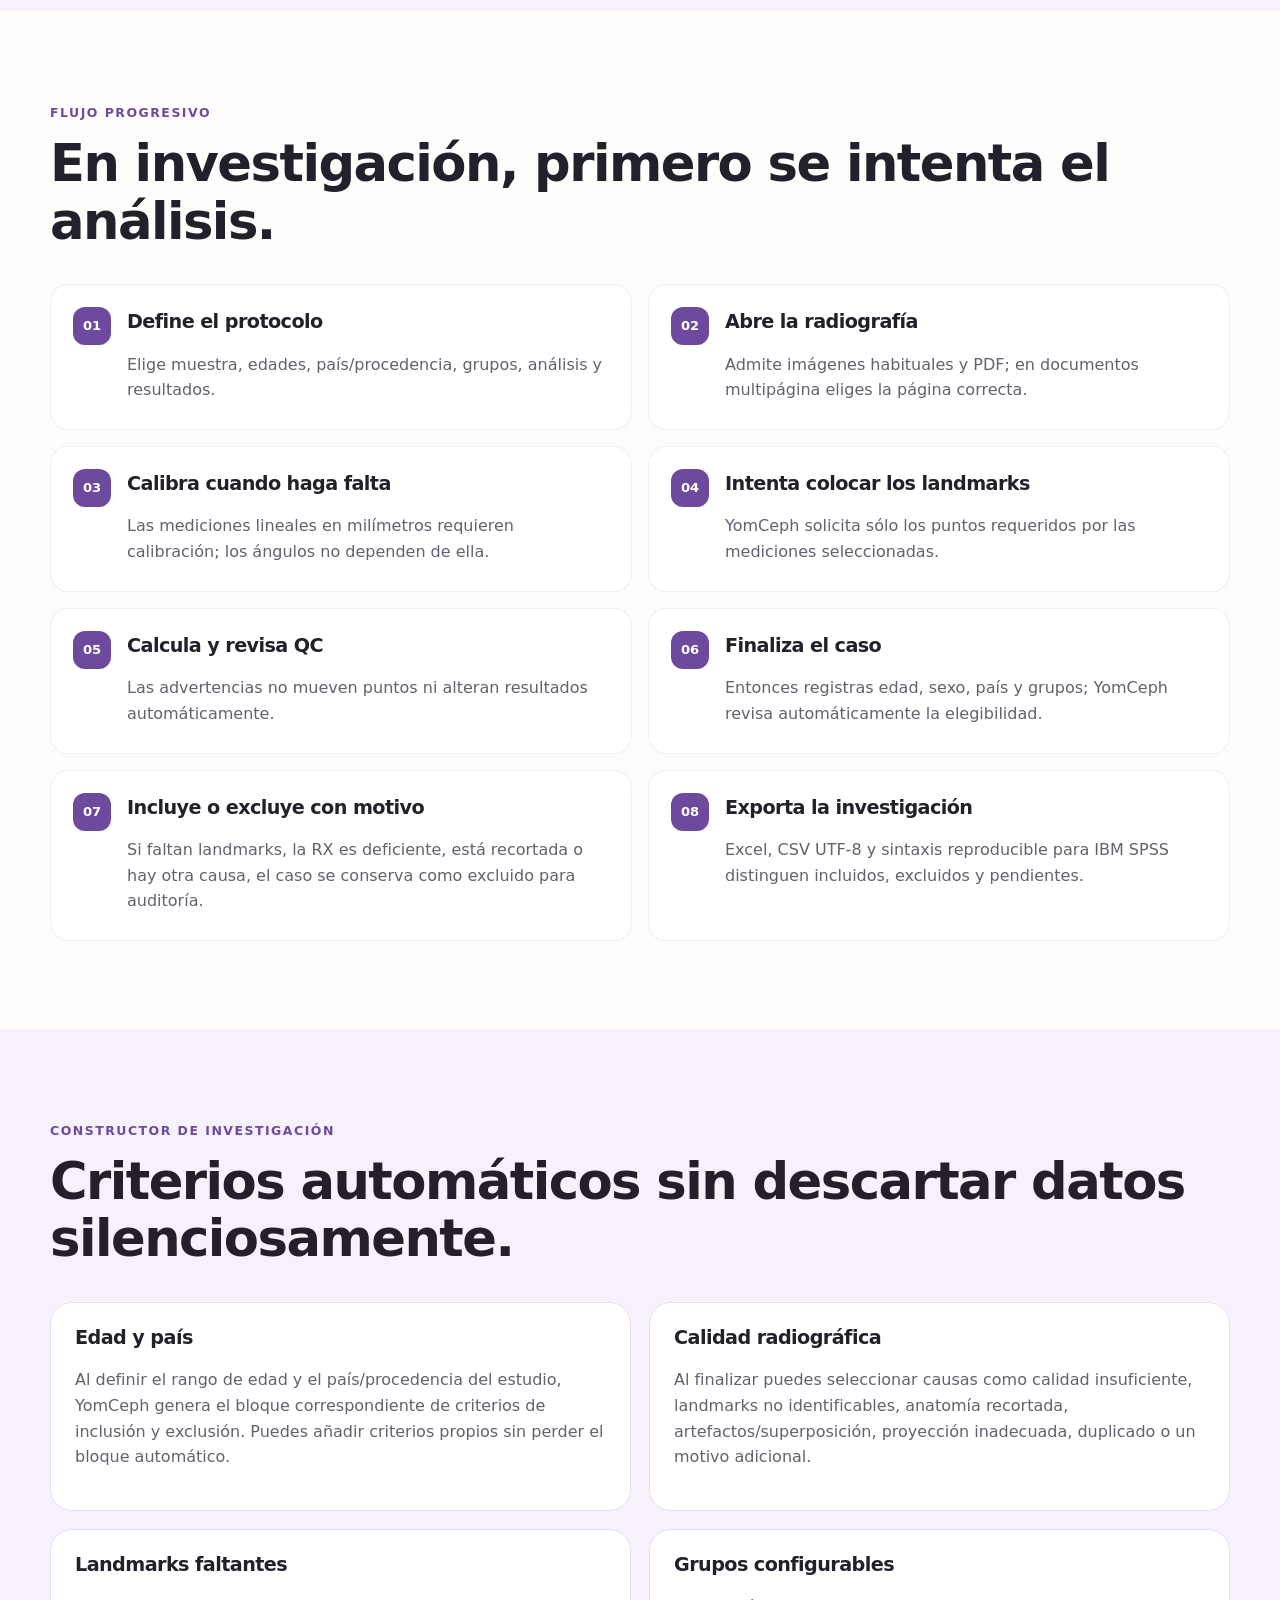
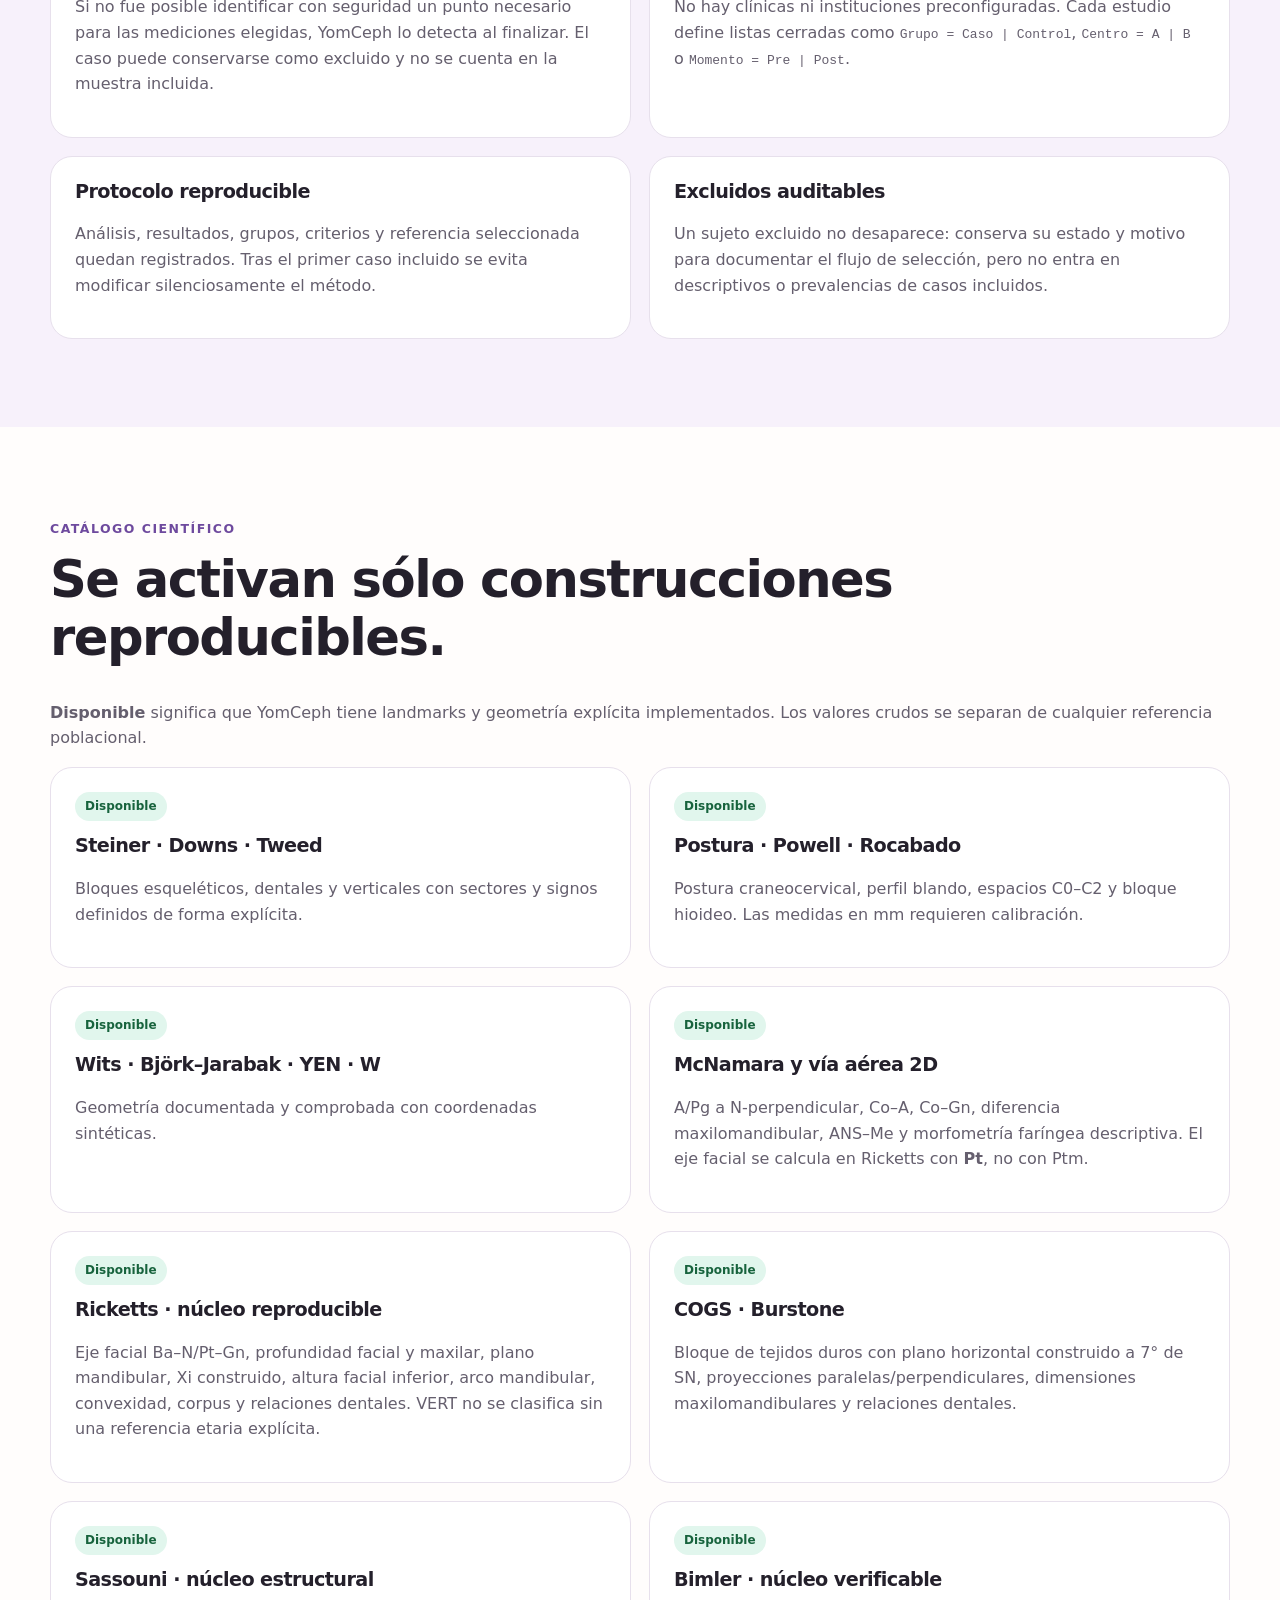
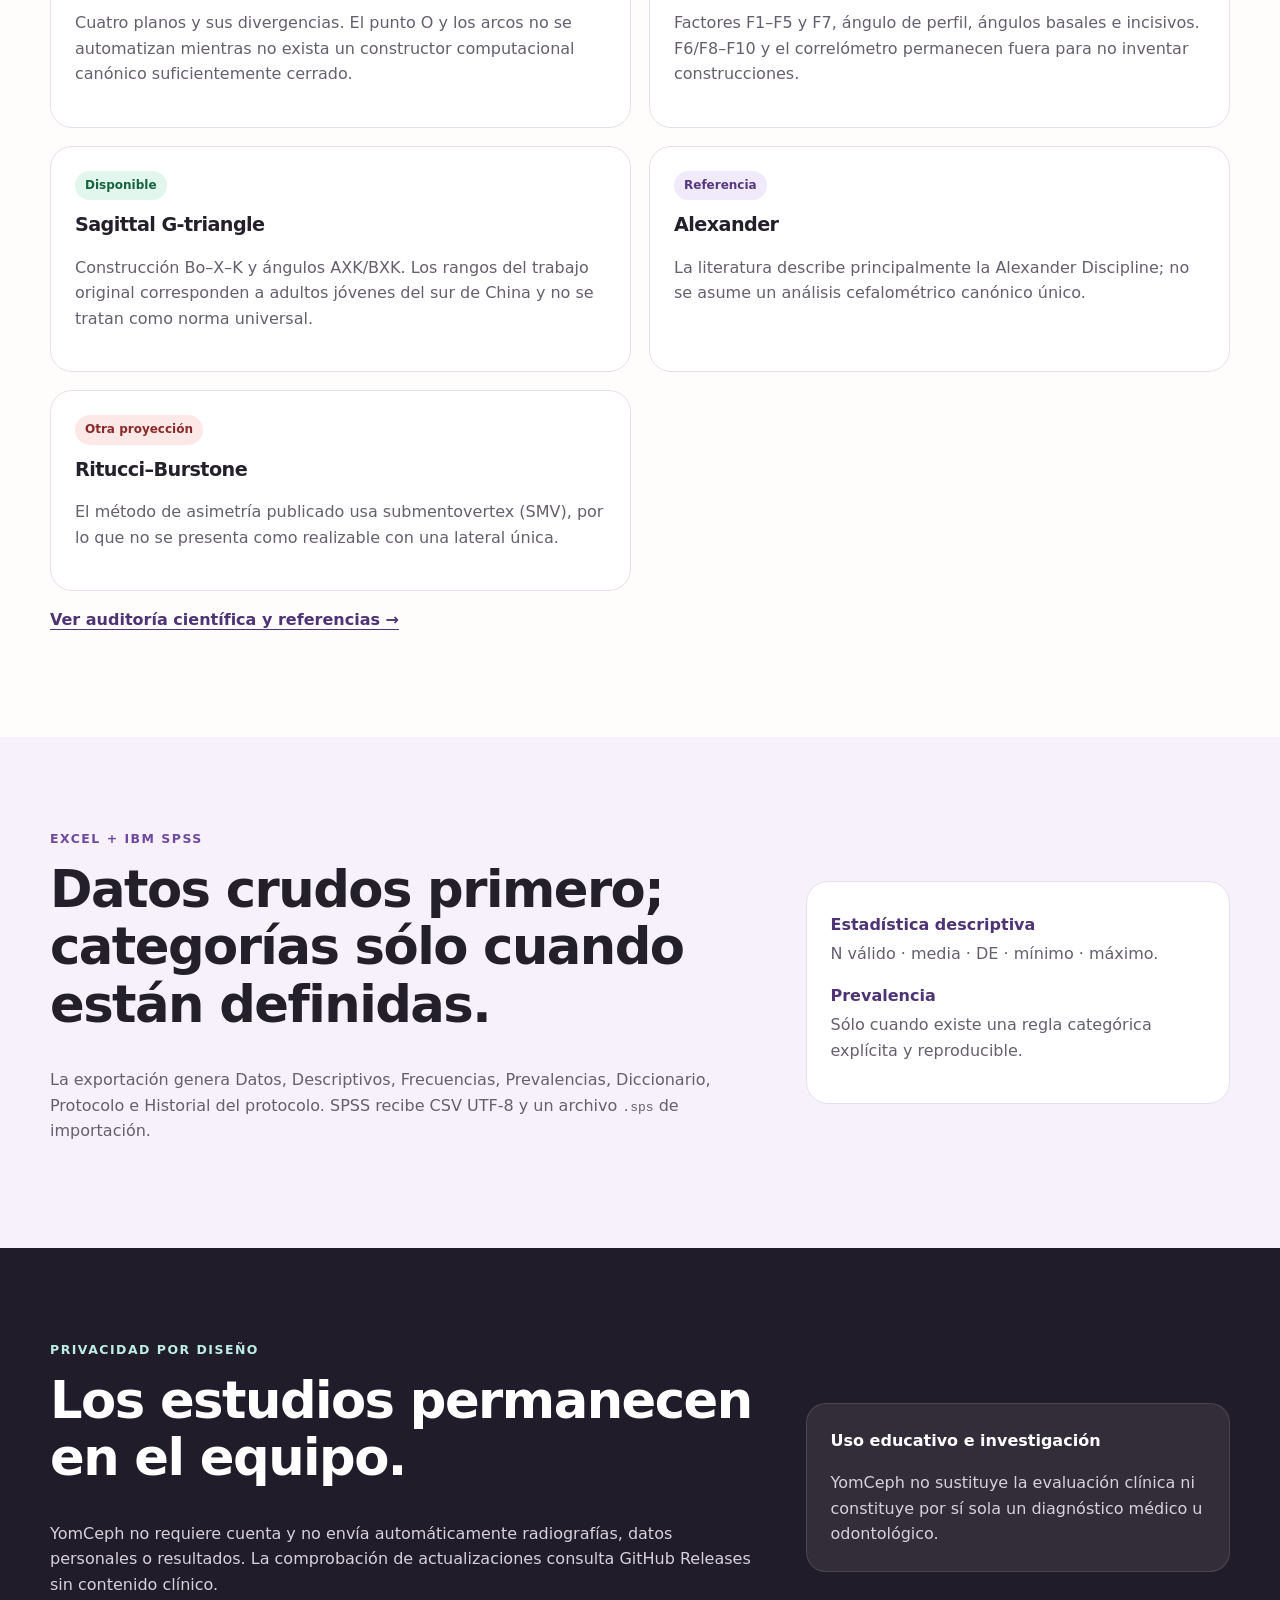
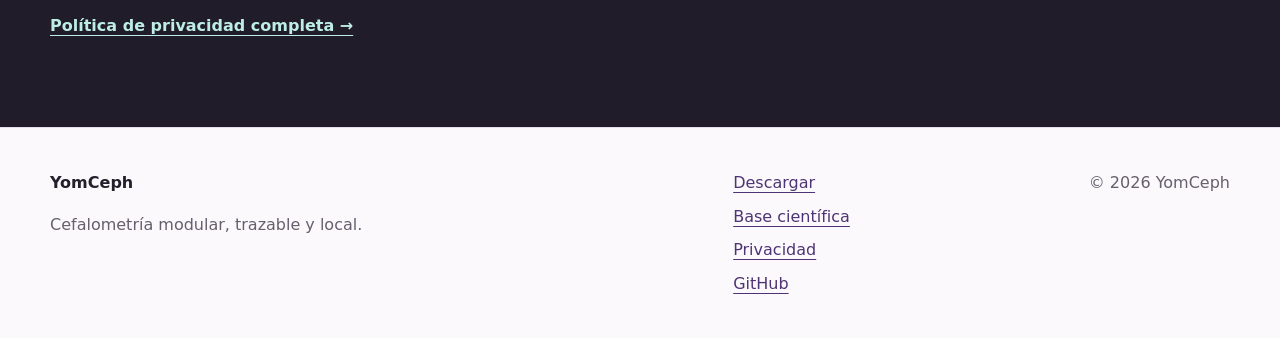
==== commit ecce2c09: "Actualizar catálogo público de YomCeph v0.12.6" ====
--- a/website/index.html
+++ b/website/index.html
@@ -13,80 +13,34 @@
 </head>
 <body>
   <a class="skip-link" href="#contenido">Saltar al contenido</a>
-  <header class="site-header">
-    <div class="container nav-wrap">
-      <a class="brand" href="#inicio" aria-label="YomCeph, inicio"><span class="brand-mark" aria-hidden="true">YC</span><span>YomCeph</span></a>
-      <nav class="main-nav" aria-label="Navegación principal">
-        <a href="#flujo">Cómo funciona</a><a href="#investigacion">Investigación</a><a href="#analisis">Análisis</a><a href="science.html">Base científica</a><a href="privacy.html">Privacidad</a><a data-yomceph-download href="https://github.com/yomismtz/Cefalometria-/releases/latest/download/YomCeph_Desktop_Setup.exe">Descargar</a>
-      </nav>
-      <button id="language-toggle" class="language-button" type="button" aria-label="Cambiar idioma">EN</button>
-    </div>
-  </header>
+  <header class="site-header"><div class="container nav-wrap"><a class="brand" href="#inicio" aria-label="YomCeph, inicio"><span class="brand-mark" aria-hidden="true">YC</span><span>YomCeph</span></a><nav class="main-nav" aria-label="Navegación principal"><a href="#flujo">Cómo funciona</a><a href="#investigacion">Investigación</a><a href="#analisis">Análisis</a><a href="science.html">Base científica</a><a href="privacy.html">Privacidad</a><a data-yomceph-download href="https://github.com/yomismtz/Cefalometria-/releases/latest/download/YomCeph_Desktop_Setup.exe">Descargar</a></nav><button id="language-toggle" class="language-button" type="button" aria-label="Cambiar idioma">EN</button></div></header>
 
   <main id="contenido">
-    <section id="inicio" class="hero">
-      <div class="container hero-grid">
-        <div>
-          <span class="eyebrow">YomCeph Desktop · v0.12.5</span>
-          <h1>Una lateral de cráneo. Sólo los puntos que realmente necesitas.</h1>
-          <p class="hero-copy">YomCeph separa el trabajo de un <strong>caso individual</strong> de una <strong>investigación</strong>. En investigación primero intentas el análisis radiográfico y después decides la elegibilidad con criterios trazables.</p>
-          <div class="hero-actions"><a class="button primary" data-yomceph-download href="https://github.com/yomismtz/Cefalometria-/releases/latest/download/YomCeph_Desktop_Setup.exe">⬇ Descarga gratuita para Windows</a><a class="button secondary" href="science.html">Revisar metodología</a></div>
-          <p class="version-note">Windows 64 bits · almacenamiento local · sin cuenta · sin anuncios · uso educativo e investigación</p>
-        </div>
-        <div class="choice-preview" aria-label="Vista del inicio de YomCeph">
-          <p class="mini-kicker">¿Qué vamos a hacer hoy?</p>
-          <article><strong>👤 Caso individual</strong><span>Una radiografía o paciente para revisar. No entra en estadísticas de investigación.</span></article>
-          <article><strong>📊 Investigación</strong><span>Define el protocolo; después abre la radiografía, realiza el trazado y finaliza la elegibilidad.</span></article>
-        </div>
-      </div>
-    </section>
+    <section id="inicio" class="hero"><div class="container hero-grid"><div><span class="eyebrow">YomCeph Desktop · v0.12.6</span><h1>Una lateral de cráneo. Sólo los puntos que realmente necesitas.</h1><p class="hero-copy">YomCeph separa el trabajo de un <strong>caso individual</strong> de una <strong>investigación</strong>. En investigación primero intentas el análisis radiográfico y después decides la elegibilidad con criterios trazables.</p><div class="hero-actions"><a class="button primary" data-yomceph-download href="https://github.com/yomismtz/Cefalometria-/releases/latest/download/YomCeph_Desktop_Setup.exe">⬇ Descarga gratuita para Windows</a><a class="button secondary" href="science.html">Revisar metodología</a></div><p class="version-note">Windows 64 bits · almacenamiento local · sin cuenta · sin anuncios · uso educativo e investigación</p></div><div class="choice-preview" aria-label="Vista del inicio de YomCeph"><p class="mini-kicker">¿Qué vamos a hacer hoy?</p><article><strong>👤 Caso individual</strong><span>Una radiografía o paciente para revisar. No entra en estadísticas de investigación.</span></article><article><strong>📊 Investigación</strong><span>Define el protocolo; después abre la radiografía, realiza el trazado y finaliza la elegibilidad.</span></article></div></div></section>
 
-    <section id="descargar" class="section soft-section">
-      <div class="container notice-grid export-grid">
-        <div><span class="eyebrow">Descarga pública</span><h2>YomCeph Desktop para Windows.</h2><p>El botón apunta siempre a la <strong>última versión estable</strong> publicada en GitHub Releases. El instalador es gratuito y las actualizaciones verificadas se distribuyen desde la misma fuente.</p><p><a class="button primary" data-yomceph-download href="https://github.com/yomismtz/Cefalometria-/releases/latest/download/YomCeph_Desktop_Setup.exe">⬇ Descargar instalador</a> <a class="button secondary" href="https://github.com/yomismtz/Cefalometria-/releases/latest/download/YomCeph_Desktop_Setup.exe.sha256">SHA-256</a></p><p class="version-note">YomCeph comprueba el SHA-256 antes de ejecutar una actualización descargada por la propia aplicación.</p></div>
-        <aside class="stat-card"><strong>Privacidad de la descarga</strong><p>La web no solicita datos clínicos. Radiografías, landmarks, protocolos y resultados permanecen fuera de las solicitudes de actualización.</p><p><a class="text-link dark-link" href="privacy.html">Leer política de privacidad →</a></p></aside>
-      </div>
-    </section>
+    <section id="descargar" class="section soft-section"><div class="container notice-grid export-grid"><div><span class="eyebrow">Descarga pública</span><h2>YomCeph Desktop para Windows.</h2><p>El botón apunta siempre a la <strong>última versión estable</strong> publicada en GitHub Releases. El instalador es gratuito y las actualizaciones verificadas se distribuyen desde la misma fuente.</p><p><a class="button primary" data-yomceph-download href="https://github.com/yomismtz/Cefalometria-/releases/latest/download/YomCeph_Desktop_Setup.exe">⬇ Descargar instalador</a> <a class="button secondary" href="https://github.com/yomismtz/Cefalometria-/releases/latest/download/YomCeph_Desktop_Setup.exe.sha256">SHA-256</a></p><p class="version-note">YomCeph comprueba el SHA-256 antes de ejecutar una actualización descargada por la propia aplicación.</p></div><aside class="stat-card"><strong>Privacidad de la descarga</strong><p>La web no solicita datos clínicos. Radiografías, landmarks, protocolos y resultados permanecen fuera de las solicitudes de actualización.</p><p><a class="text-link dark-link" href="privacy.html">Leer política de privacidad →</a></p></aside></div></section>
 
-    <section id="flujo" class="section"><div class="container"><span class="eyebrow">Flujo progresivo</span><h2>En investigación, primero se intenta el análisis.</h2><div class="steps-grid">
-      <article><span>01</span><h3>Define el protocolo</h3><p>Elige muestra, edades, país/procedencia, grupos, análisis y resultados.</p></article>
-      <article><span>02</span><h3>Abre la radiografía</h3><p>Admite imágenes habituales y PDF; en documentos multipágina eliges la página correcta.</p></article>
-      <article><span>03</span><h3>Calibra cuando haga falta</h3><p>Las mediciones lineales en milímetros requieren calibración; los ángulos no dependen de ella.</p></article>
-      <article><span>04</span><h3>Intenta colocar los landmarks</h3><p>YomCeph solicita sólo los puntos requeridos por las mediciones seleccionadas.</p></article>
-      <article><span>05</span><h3>Calcula y revisa QC</h3><p>Las advertencias no mueven puntos ni alteran resultados automáticamente.</p></article>
-      <article><span>06</span><h3>Finaliza el caso</h3><p>Entonces registras edad, sexo, país y grupos; YomCeph revisa automáticamente la elegibilidad.</p></article>
-      <article><span>07</span><h3>Incluye o excluye con motivo</h3><p>Si faltan landmarks, la RX es deficiente, está recortada o hay otra causa, el caso se conserva como excluido para auditoría.</p></article>
-      <article><span>08</span><h3>Exporta la investigación</h3><p>Excel, CSV UTF-8 y sintaxis reproducible para IBM SPSS distinguen incluidos, excluidos y pendientes.</p></article>
-    </div></div></section>
+    <section id="flujo" class="section"><div class="container"><span class="eyebrow">Flujo progresivo</span><h2>En investigación, primero se intenta el análisis.</h2><div class="steps-grid"><article><span>01</span><h3>Define el protocolo</h3><p>Elige muestra, edades, país/procedencia, grupos, análisis y resultados.</p></article><article><span>02</span><h3>Abre la radiografía</h3><p>Admite imágenes habituales y PDF; en documentos multipágina eliges la página correcta.</p></article><article><span>03</span><h3>Calibra cuando haga falta</h3><p>Las mediciones lineales en milímetros requieren calibración; los ángulos no dependen de ella.</p></article><article><span>04</span><h3>Intenta colocar los landmarks</h3><p>YomCeph solicita sólo los puntos requeridos por las mediciones seleccionadas.</p></article><article><span>05</span><h3>Calcula y revisa QC</h3><p>Las advertencias no mueven puntos ni alteran resultados automáticamente.</p></article><article><span>06</span><h3>Finaliza el caso</h3><p>Entonces registras edad, sexo, país y grupos; YomCeph revisa automáticamente la elegibilidad.</p></article><article><span>07</span><h3>Incluye o excluye con motivo</h3><p>Si faltan landmarks, la RX es deficiente, está recortada o hay otra causa, el caso se conserva como excluido para auditoría.</p></article><article><span>08</span><h3>Exporta la investigación</h3><p>Excel, CSV UTF-8 y sintaxis reproducible para IBM SPSS distinguen incluidos, excluidos y pendientes.</p></article></div></div></section>
 
-    <section id="investigacion" class="section soft-section"><div class="container"><span class="eyebrow">Constructor de investigación</span><h2>Criterios automáticos sin descartar datos silenciosamente.</h2><div class="research-grid">
-      <div class="protocol-card"><h3>Edad y país</h3><p>Al definir el rango de edad y el país/procedencia del estudio, YomCeph genera el bloque correspondiente de criterios de inclusión y exclusión. Puedes añadir criterios propios sin perder el bloque automático.</p></div>
-      <div class="protocol-card"><h3>Calidad radiográfica</h3><p>Al finalizar puedes seleccionar causas como calidad insuficiente, landmarks no identificables, anatomía recortada, artefactos/superposición, proyección inadecuada, duplicado o un motivo adicional.</p></div>
-      <div class="protocol-card"><h3>Landmarks faltantes</h3><p>Si no fue posible identificar con seguridad un punto necesario para las mediciones elegidas, YomCeph lo detecta al finalizar. El caso puede conservarse como excluido y no se cuenta en la muestra incluida.</p></div>
-      <div class="protocol-card"><h3>Grupos configurables</h3><p>No hay clínicas ni instituciones preconfiguradas. Cada estudio define listas cerradas como <code>Grupo = Caso | Control</code>, <code>Centro = A | B</code> o <code>Momento = Pre | Post</code>.</p></div>
-      <div class="protocol-card"><h3>Protocolo reproducible</h3><p>Análisis, resultados, grupos, criterios y referencia seleccionada quedan registrados. Tras el primer caso incluido se evita modificar silenciosamente el método.</p></div>
-      <div class="protocol-card"><h3>Excluidos auditables</h3><p>Un sujeto excluido no desaparece: conserva su estado y motivo para documentar el flujo de selección, pero no entra en descriptivos o prevalencias de casos incluidos.</p></div>
-    </div></div></section>
+    <section id="investigacion" class="section soft-section"><div class="container"><span class="eyebrow">Constructor de investigación</span><h2>Criterios automáticos sin descartar datos silenciosamente.</h2><div class="research-grid"><div class="protocol-card"><h3>Edad y país</h3><p>Al definir el rango de edad y el país/procedencia del estudio, YomCeph genera el bloque correspondiente de criterios de inclusión y exclusión. Puedes añadir criterios propios sin perder el bloque automático.</p></div><div class="protocol-card"><h3>Calidad radiográfica</h3><p>Al finalizar puedes seleccionar causas como calidad insuficiente, landmarks no identificables, anatomía recortada, artefactos/superposición, proyección inadecuada, duplicado o un motivo adicional.</p></div><div class="protocol-card"><h3>Landmarks faltantes</h3><p>Si no fue posible identificar con seguridad un punto necesario para las mediciones elegidas, YomCeph lo detecta al finalizar. El caso puede conservarse como excluido y no se cuenta en la muestra incluida.</p></div><div class="protocol-card"><h3>Grupos configurables</h3><p>No hay clínicas ni instituciones preconfiguradas. Cada estudio define listas cerradas como <code>Grupo = Caso | Control</code>, <code>Centro = A | B</code> o <code>Momento = Pre | Post</code>.</p></div><div class="protocol-card"><h3>Protocolo reproducible</h3><p>Análisis, resultados, grupos, criterios y referencia seleccionada quedan registrados. Tras el primer caso incluido se evita modificar silenciosamente el método.</p></div><div class="protocol-card"><h3>Excluidos auditables</h3><p>Un sujeto excluido no desaparece: conserva su estado y motivo para documentar el flujo de selección, pero no entra en descriptivos o prevalencias de casos incluidos.</p></div></div></div></section>
 
     <section id="analisis" class="section"><div class="container"><span class="eyebrow">Catálogo científico</span><h2>Se activan sólo construcciones reproducibles.</h2><p class="section-lead"><strong>Disponible</strong> significa que YomCeph tiene landmarks y geometría explícita implementados. Los valores crudos se separan de cualquier referencia poblacional.</p><div class="analysis-grid">
-      <article><span class="status active">Disponible</span><h3>Steiner</h3><p>Esquelético, vertical, dental y tejidos blandos. La clasificación automática puede desactivarse.</p></article>
-      <article><span class="status active">Disponible</span><h3>Postura craneocervical</h3><p>SN–OPT, SN–CVT, OPT–CVT, MGP–OP, MGP–CVT y variables cervicales implementadas.</p></article>
-      <article><span class="status active">Disponible</span><h3>Powell · Wits · Björk–Jarabak · YEN · W</h3><p>Geometría documentada y comprobada con coordenadas sintéticas.</p></article>
-      <article><span class="status active">Disponible</span><h3>Tweed</h3><p>FMA, FMIA e IMPA con orientación geométrica explícita.</p></article>
-      <article><span class="status active">Disponible</span><h3>McNamara</h3><p>A/Pg a N-perpendicular, Co–A, Co–Gn, diferencia maxilomandibular, ANS–Me, plano mandibular y eje facial. Las referencias por edad/sexo no se imponen automáticamente.</p></article>
-      <article><span class="status active">Disponible</span><h3>Vía aérea 2D</h3><p>Anchuras faríngeas superior e inferior de McNamara como morfometría lateral descriptiva. No diagnostica apnea ni obstrucción.</p></article>
-      <article><span class="status active">Disponible</span><h3>Rocabado</h3><p>MGP–OP, espacios C0–C1/C1–C2 y bloque del triángulo hioideo con mediciones lineales calibradas.</p></article>
-      <article><span class="status active">Disponible</span><h3>Downs · bloque reproducible</h3><p>Ángulo facial, plano mandibular, eje Y, plano oclusal y variables dentales. Las variables con convención de signo aún no cerrada permanecen fuera.</p></article>
-      <article><span class="status validating">En validación</span><h3>Ricketts · COGS · Sassouni · Bimler · G-triangle</h3><p>No se desbloquean hasta implementar de forma verificable todos los puntos construidos, convenciones y geometría necesarios.</p></article>
+      <article><span class="status active">Disponible</span><h3>Steiner · Downs · Tweed</h3><p>Bloques esqueléticos, dentales y verticales con sectores y signos definidos de forma explícita.</p></article>
+      <article><span class="status active">Disponible</span><h3>Postura · Powell · Rocabado</h3><p>Postura craneocervical, perfil blando, espacios C0–C2 y bloque hioideo. Las medidas en mm requieren calibración.</p></article>
+      <article><span class="status active">Disponible</span><h3>Wits · Björk–Jarabak · YEN · W</h3><p>Geometría documentada y comprobada con coordenadas sintéticas.</p></article>
+      <article><span class="status active">Disponible</span><h3>McNamara y vía aérea 2D</h3><p>A/Pg a N-perpendicular, Co–A, Co–Gn, diferencia maxilomandibular, ANS–Me y morfometría faríngea descriptiva. El eje facial se calcula en Ricketts con <strong>Pt</strong>, no con Ptm.</p></article>
+      <article><span class="status active">Disponible</span><h3>Ricketts · núcleo reproducible</h3><p>Eje facial Ba–N/Pt–Gn, profundidad facial y maxilar, plano mandibular, Xi construido, altura facial inferior, arco mandibular, convexidad, corpus y relaciones dentales. VERT no se clasifica sin una referencia etaria explícita.</p></article>
+      <article><span class="status active">Disponible</span><h3>COGS · Burstone</h3><p>Bloque de tejidos duros con plano horizontal construido a 7° de SN, proyecciones paralelas/perpendiculares, dimensiones maxilomandibulares y relaciones dentales.</p></article>
+      <article><span class="status active">Disponible</span><h3>Sassouni · núcleo estructural</h3><p>Cuatro planos y sus divergencias. El punto O y los arcos no se automatizan mientras no exista un constructor computacional canónico suficientemente cerrado.</p></article>
+      <article><span class="status active">Disponible</span><h3>Bimler · núcleo verificable</h3><p>Factores F1–F5 y F7, ángulo de perfil, ángulos basales e incisivos. F6/F8–F10 y el correlómetro permanecen fuera para no inventar construcciones.</p></article>
+      <article><span class="status active">Disponible</span><h3>Sagittal G-triangle</h3><p>Construcción Bo–X–K y ángulos AXK/BXK. Los rangos del trabajo original corresponden a adultos jóvenes del sur de China y no se tratan como norma universal.</p></article>
       <article><span class="status reference">Referencia</span><h3>Alexander</h3><p>La literatura describe principalmente la Alexander Discipline; no se asume un análisis cefalométrico canónico único.</p></article>
-      <article><span class="status projection">Otra proyección</span><h3>Ritucci–Burstone</h3><p>El método de asimetría publicado usa submentovertex, por lo que no se presenta como realizable con una lateral única.</p></article>
+      <article><span class="status projection">Otra proyección</span><h3>Ritucci–Burstone</h3><p>El método de asimetría publicado usa submentovertex (SMV), por lo que no se presenta como realizable con una lateral única.</p></article>
     </div><p><a class="text-link dark-link" href="science.html">Ver auditoría científica y referencias →</a></p></div></section>
 
     <section class="section soft-section"><div class="container notice-grid export-grid"><div><span class="eyebrow">Excel + IBM SPSS</span><h2>Datos crudos primero; categorías sólo cuando están definidas.</h2><p>La exportación genera Datos, Descriptivos, Frecuencias, Prevalencias, Diccionario, Protocolo e Historial del protocolo. SPSS recibe CSV UTF-8 y un archivo <code>.sps</code> de importación.</p></div><aside class="stat-card"><strong>Estadística descriptiva</strong><p>N válido · media · DE · mínimo · máximo.</p><strong>Prevalencia</strong><p>Sólo cuando existe una regla categórica explícita y reproducible.</p></aside></div></section>
-
     <section class="section notice-section"><div class="container notice-grid"><div><span class="eyebrow">Privacidad por diseño</span><h2>Los estudios permanecen en el equipo.</h2><p>YomCeph no requiere cuenta y no envía automáticamente radiografías, datos personales o resultados. La comprobación de actualizaciones consulta GitHub Releases sin contenido clínico.</p><a class="text-link" href="privacy.html">Política de privacidad completa →</a></div><aside class="medical-note"><strong>Uso educativo e investigación</strong><p>YomCeph no sustituye la evaluación clínica ni constituye por sí sola un diagnóstico médico u odontológico.</p></aside></div></section>
   </main>
-
   <footer class="site-footer"><div class="container footer-grid"><div><strong>YomCeph</strong><p>Cefalometría modular, trazable y local.</p></div><div><a href="#descargar">Descargar</a><a href="science.html">Base científica</a><a href="privacy.html">Privacidad</a><a href="https://github.com/yomismtz/Cefalometria-" rel="noopener">GitHub</a></div><p class="copyright">© 2026 YomCeph</p></div></footer>
 </body>
 </html>
